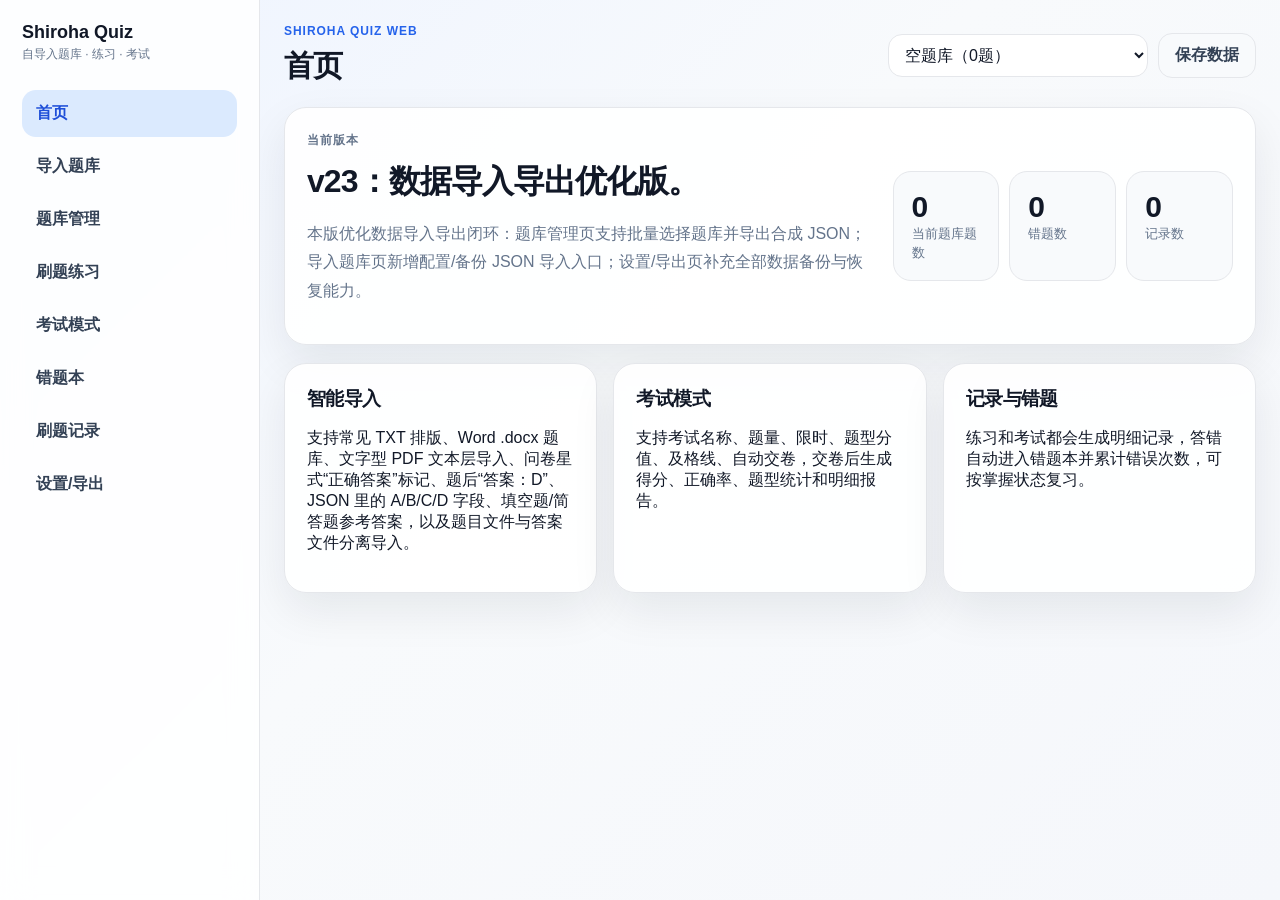
==== apps/android/app/src/main/assets/web/index.html @ 9d8f9c8d "feat: app功能同步" ====
<!DOCTYPE html>
<html lang="zh-CN">
<head>
  <meta charset="UTF-8" />
  <meta name="viewport" content="width=device-width, initial-scale=1.0" />
  <title>Shiroha Quiz - v23 数据导入导出优化版</title>
  <link rel="icon" type="image/png" href="./app-icon.png" />
  <link rel="apple-touch-icon" href="./app-icon.png" />
  <link rel="stylesheet" href="./styles.css" />
</head>
<body>
  <div class="app">
    <aside class="side">
      <div class="brand">
        <img src="./app-icon.png" alt="图标" onerror="this.style.display='none'" />
        <div><b>Shiroha Quiz</b><span>自导入题库 · 练习 · 考试</span></div>
      </div>
      <button class="nav active" data-view="dashboard">首页</button>
      <button class="nav" data-view="import">导入题库</button>
      <button class="nav" data-view="banks">题库管理</button>
      <button class="nav" data-view="practice">刷题练习</button>
      <button class="nav" data-view="exam">考试模式</button>
      <button class="nav" data-view="wrongbook">错题本</button>
      <button class="nav" data-view="records">刷题记录</button>
      <button class="nav" data-view="settings">设置/导出</button>
    </aside>

    <main class="main">
      <header class="topbar">
        <div>
          <p class="kicker">Shiroha Quiz Web</p>
          <h1 id="page-title">首页</h1>
        </div>
        <div class="top-actions">
          <select id="active-bank-select"></select>
          <button id="save-all-btn" class="ghost">保存数据</button>
        </div>
      </header>

      <section id="dashboard" class="view active">
        <div class="hero-card">
          <div>
            <p class="kicker">当前版本</p>
            <h2>v23：数据导入导出优化版。</h2>
            <p>本版优化数据导入导出闭环：题库管理页支持批量选择题库并导出合成 JSON；导入题库页新增配置/备份 JSON 导入入口；设置/导出页补充全部数据备份与恢复能力。</p>
          </div>
          <div class="hero-stats">
            <div><b id="stat-total">0</b><span>当前题库题数</span></div>
            <div><b id="stat-wrong">0</b><span>错题数</span></div>
            <div><b id="stat-records">0</b><span>记录数</span></div>
          </div>
        </div>
        <div class="grid3">
          <div class="card"><h3>智能导入</h3><p>支持常见 TXT 排版、Word .docx 题库、文字型 PDF 文本层导入、问卷星式“正确答案”标记、题后“答案：D”、JSON 里的 A/B/C/D 字段、填空题/简答题参考答案，以及题目文件与答案文件分离导入。</p></div>
          <div class="card"><h3>考试模式</h3><p>支持考试名称、题量、限时、题型分值、及格线、自动交卷，交卷后生成得分、正确率、题型统计和明细报告。</p></div>
          <div class="card"><h3>记录与错题</h3><p>练习和考试都会生成明细记录，答错自动进入错题本并累计错误次数，可按掌握状态复习。</p></div>
        </div>
      </section>

      <section id="import" class="view">
        <div class="card">
          <div class="section-head"><div><p class="kicker">Import</p><h2>单文件智能导入</h2></div><button id="load-sample-btn" class="ghost">填入示例</button></div>
          <div class="form-grid">
            <label>题库名称<input id="import-bank-name" placeholder="例如：安全培训题库" /></label>
            <label>识别模式<select id="import-mode"><option value="auto">自动识别</option><option value="wenjuanxing">问卷星/考试星</option><option value="normal">普通题库</option><option value="json">JSON</option></select></label>
            <label>解析策略<select id="import-strategy"><option value="auto" selected>自动推荐</option><option value="standard">标准逐行解析</option><option value="volume">分卷分区三层解析</option><option value="compact">紧凑格式解析</option></select></label>
            <label>上传文件<input id="import-file" type="file" accept=".txt,.json,.csv,.docx,.doc,.pdf" /></label>
          </div>
          <textarea id="import-text" placeholder="把题库文本粘贴到这里，或上传 Word .docx / 文字型 PDF 后自动提取文本。支持：A、选项(正确答案)、答案：D、答案：A/B/C、解析：……"></textarea>
          <div class="actions"><button id="parse-import-btn" class="primary">开始识别</button><button id="confirm-import-btn" class="primary" disabled>确认导入</button><button id="clear-import-btn" class="ghost">清空</button></div>
        </div>
        <div class="card">
          <div class="section-head"><div><p class="kicker">Dual File Import</p><h2>双文件导入：题目文件 + 答案文件</h2></div><button id="dual-load-sample-btn" class="ghost">填入双文件示例</button></div>
          <p class="muted">适用于“一个文件只写题目，另一个文件只写答案”的试卷/答案卷。题目文件支持 .docx / .txt / .json / 文字型 .pdf；答案文件支持 .docx / .txt / 文字型 .pdf。文字型 PDF 使用本地文本提取能力，不依赖 OCR。</p>
          <div class="form-grid">
            <label>题目文件<input id="dual-question-file" type="file" accept=".txt,.json,.csv,.docx,.doc,.pdf" /></label>
            <label>答案文件<input id="dual-answer-file" type="file" accept=".txt,.csv,.docx,.doc,.pdf" /></label>
            <label>答案对应方式<select id="dual-match-mode"><option value="auto" selected>自动推荐</option><option value="group">按题型分组 + 组内题号对应</option><option value="number">智能按题号对应</option><option value="number-strict">严格按全局题号对应</option><option value="order">按顺序对应</option></select></label>
          </div>
          <div class="split-grid">
            <label>题目文本<textarea id="dual-question-text" placeholder="上传题目文件后会自动填入，也可以直接粘贴题目。"></textarea></label>
            <label>答案文本<textarea id="dual-answer-text" placeholder="上传答案文件后会自动填入，也可以直接粘贴答案，例如：1. D&#10;2. ACD&#10;3. 对"></textarea></label>
          </div>
          <div class="actions"><button id="parse-dual-import-btn" class="primary">识别并合并双文件</button><button id="dual-confirm-import-btn" class="primary" disabled>确认导入</button><button id="clear-dual-import-btn" class="ghost">清空双文件内容</button></div>
        </div>

        <div class="card import-help">
          <h2>当前重点支持的题库写法</h2>
          <p>本版重点增强 Word/TXT/PDF/JSON 智能识别，暂不做 Excel。PDF 先支持文字型 PDF：能复制文字的 PDF 可直接提取文本；扫描版/图片版 PDF 暂不做 OCR。PDF 采用混合加载：优先使用 libs 里的本地 PDF.js，缺失时联网加载 CDN PDF.js，仍失败时使用轻量提取器兜底。可识别：题型标记、题号、A-D/A-G 选项、数字选项、无字母选项、答案写在选项后、答案单独一行、答案写在题号后、解析、判断题对错、多选题连续答案、同一行多个选项、填空题、简答题。</p>
          <div class="help-grid">
            <div><b>问卷星式</b><code>题干 [单选题] *
A、选项(正确答案)</code></div>
            <div><b>普通题库式</b><code>1. 题干
A. 选项
答案：D
解析：……</code></div>
            <div><b>无字母选项</b><code>题干（ ）
选项一
选项二(正确答案)</code></div>
            <div><b>判断题</b><code>题干
答案：正确 / 对 / √ / A</code></div>
            <div><b>答案在题号后</b><code>1. AD
题干
(a)选项 (b)选项</code></div>
            <div><b>数字选项</b><code>题干
o(2)正确选项
(3)干扰项</code></div>
            <div><b>填空题</b><code>题干 [填空题]
答案：安全第一 || 安全为先</code></div>
            <div><b>简答题</b><code>题干 [简答题]
参考要点：逐条写出……
练习时可自评正确/错误</code></div>
            <div><b>文字型 PDF</b><code>上传 .pdf
本地 PDF.js → CDN PDF.js → 轻量提取
再按现有题库规则识别</code></div>
          </div>
        </div>
        <div class="card">
          <div class="section-head"><div><h2>识别预览与手动修正</h2><p class="muted">识别后可点击“编辑”修改题型、题干、选项、答案、解析、分类和分值；也可以勾选多道误识别题目后批量删除。默认按“异常优先”显示；红色为错误，黄色为可确认的异常。</p></div><div class="row-actions"><label class="inline-filter">显示<select id="import-preview-filter"><option value="priority">异常优先</option><option value="problem">仅异常</option><option value="normal">仅正常</option><option value="all">全部</option></select></label><button id="batch-delete-import-btn" class="ghost danger" disabled>删除选中</button><button id="clear-import-selection-btn" class="ghost" disabled>清除选择</button><button id="revalidate-import-btn" class="ghost">重新校验</button></div></div>
          <div id="import-summary" class="notice">尚未识别。</div>
          <div id="import-report-panel" class="report-panel hidden"></div>
          <div class="table-wrap"><table id="import-preview"><thead><tr><th><input type="checkbox" id="import-select-all-visible" title="全选当前显示"></th><th>序号</th><th>题型</th><th>题干</th><th>选项</th><th>答案</th><th>状态</th><th>操作</th></tr></thead><tbody></tbody></table></div>
        </div>
      </section>

      <section id="banks" class="view">
        <div class="card">
          <div class="section-head"><div><p class="kicker">Banks</p><h2>题库管理</h2></div><button id="dedupe-btn" class="ghost">当前题库去重</button></div>
          <div class="form-grid">
            <label>当前题库名称<input id="bank-rename-input" placeholder="输入新名称后点击重命名" /></label>
            <label>合并来源题库<select id="merge-bank-select"></select></label>
            <label>管理操作<select id="bank-sort-mode"><option value="created">按创建时间</option><option value="name">按名称</option><option value="count">按题量</option></select></label>
          </div>
          <div class="actions">
            <button id="rename-bank-btn" class="primary">重命名当前题库</button>
            <button id="duplicate-bank-btn" class="ghost">复制当前题库</button>
            <button id="new-empty-bank-btn" class="ghost">新建空题库</button>
            <button id="merge-bank-btn" class="ghost">把来源题库合并到当前题库</button>
          </div>
          <div id="bank-list" class="bank-list"></div>
        </div>
        <div class="card">
          <h2>当前题库预览</h2>
          <div class="table-wrap"><table id="bank-preview"><thead><tr><th>#</th><th>题型</th><th>题干</th><th>答案</th><th>分类</th><th>分值</th></tr></thead><tbody></tbody></table></div>
        </div>
      </section>

      <section id="practice" class="view">
        <div class="card">
          <div class="section-head"><div><p class="kicker">Practice</p><h2>刷题练习</h2></div><div class="pill" id="practice-progress">0 / 0</div></div>
          <div class="form-grid">
            <label>题型<select id="practice-type"><option value="all">全部</option><option value="single">单选</option><option value="multiple">多选</option><option value="multi">多选兼容</option><option value="judge">判断</option><option value="blank">填空</option><option value="short">简答</option></select></label>
            <label>来源<select id="practice-source"><option value="all">全部题目</option><option value="wrong">仅错题本</option></select></label>
            <label>顺序<select id="practice-order"><option value="sequence">顺序</option><option value="random">随机</option></select></label>
            <label>题量<select id="practice-limit"><option value="20">20题</option><option value="50">50题</option><option value="100">100题</option><option value="half">题库一半</option><option value="all">全部题库</option></select></label>
          </div>
          <div class="actions"><button id="start-practice-btn" class="primary">开始练习</button><button id="reset-practice-btn" class="ghost">重置</button></div><p class="muted">点击开始后会进入沉浸练习页面，隐藏上方和侧边导航干扰；练习结束或退出后返回设置页。</p>
        </div>
        <div class="card quiz-card" id="practice-card">
          <div class="empty">选择条件后点击“开始练习”。</div>
        </div>
      </section>

      <section id="exam" class="view">
        <div class="card" id="exam-setup">
          <div class="section-head"><div><p class="kicker">Exam</p><h2>考试模式</h2></div><div class="pill" id="exam-timer">未开始</div></div>
          <div class="form-grid">
            <label>考试名称<input id="exam-name" value="模拟考试" /></label>
            <label>题量<input id="exam-count" type="number" value="50" min="1" /></label>
            <label>限时/分钟<input id="exam-minutes" type="number" value="60" min="0" /></label>
            <label>及格线<input id="exam-pass-score" type="number" value="60" min="0" step="0.5" /></label>
            <label>单选分值<input id="score-single" type="number" value="1" min="0" step="0.5" /></label>
            <label>多选分值<input id="score-multiple" type="number" value="2" min="0" step="0.5" /></label>
            <label>判断分值<input id="score-judge" type="number" value="1" min="0" step="0.5" /></label>
            <label>填空分值<input id="score-blank" type="number" value="1" min="0" step="0.5" /></label>
            <label>简答分值<input id="score-short" type="number" value="5" min="0" step="0.5" /></label>
            <label>题型范围<select id="exam-type"><option value="all">全部题型</option><option value="single">只考单选</option><option value="multiple">只考多选</option><option value="judge">只考判断</option><option value="blank">只考填空</option><option value="short">只考简答</option></select></label>
            <label>抽题方式<select id="exam-order"><option value="random">随机抽题</option><option value="sequence">顺序抽题</option></select></label>
          </div>
          <div class="actions"><button id="start-exam-btn" class="primary">开始考试</button><button id="submit-exam-btn" class="danger" disabled>交卷评分</button></div>
        </div>
        <div class="card quiz-card" id="exam-card"><div class="empty">考试开始后会在这里显示整套试卷。</div></div>
      </section>

      <section id="wrongbook" class="view"><div class="card"><div class="section-head"><div><p class="kicker">Wrongbook</p><h2>错题本</h2></div><button id="clear-wrong-btn" class="danger">清空错题</button></div><div class="form-grid"><label>掌握状态筛选<select id="wrong-status-filter"><option value="active">未掌握/复习中</option><option value="all">全部错题记录</option><option value="未掌握">未掌握</option><option value="复习中">复习中</option><option value="已掌握">已掌握</option></select></label><label>排序<select id="wrong-sort-mode"><option value="lastWrong">最近答错优先</option><option value="wrongCount">错误次数最多</option><option value="status">按掌握状态</option></select></label><label>快捷操作<button id="practice-wrong-btn" class="primary" type="button">重练未掌握错题</button></label></div><div id="wrongbook-list" class="list"></div></div></section>
      <section id="records" class="view"><div class="card"><div class="section-head"><div><p class="kicker">Records</p><h2>刷题记录</h2></div><div class="actions"><button id="export-records-btn" class="ghost">导出记录</button><button id="clear-records-btn" class="danger">清空记录</button></div></div><div class="form-grid"><label>记录类型<select id="record-mode-filter"><option value="all">全部</option><option value="练习">练习</option><option value="考试">考试</option></select></label><label>显示范围<select id="record-limit"><option value="30">最近30条</option><option value="100">最近100条</option><option value="all">全部</option></select></label><label>统计<button id="record-refresh-btn" class="ghost" type="button">刷新记录</button></label></div><div id="records-list" class="list"></div></div></section>
      <section id="settings" class="view"><div class="card"><h2>设置与导出</h2><p>数据保存在浏览器 localStorage 中。更换浏览器或清理缓存会丢失数据，请定期导出。</p><div class="actions"><button id="export-json-btn" class="primary">导出当前题库 JSON</button><button id="export-all-btn" class="ghost">导出全部数据 JSON</button><button id="reset-data-btn" class="danger">清除全部本地数据</button></div><textarea id="export-output" readonly placeholder="导出内容会显示在这里，也会自动下载文件。"></textarea></div></section>
    </main>
  </div>

  <div id="edit-modal" class="modal hidden" aria-hidden="true">
    <div class="modal-panel">
      <div class="section-head">
        <div><p class="kicker">Edit Question</p><h2>修正题目</h2></div>
        <button id="edit-close-btn" class="ghost">关闭</button>
      </div>
      <input id="edit-index" type="hidden" />
      <div class="form-grid">
        <label>题型<select id="edit-type"><option value="single">单选题</option><option value="multiple">多选题</option><option value="judge">判断题</option><option value="blank">填空题</option><option value="short">简答题</option></select></label>
        <label>答案<input id="edit-answer" placeholder="选择题填 D 或 ACD；判断题可填 A/B/正确/错误；填空/简答可填参考答案，多个等价答案用 || 分隔" /></label>
        <label>分类<input id="edit-category" placeholder="例如：基础知识 / 安全规范" /></label>
        <label>分值<input id="edit-score" type="number" min="0" step="0.5" placeholder="可空，考试时按题型默认分值" /></label>
      </div>
      <label>题干<textarea id="edit-question" class="small-area" placeholder="题干"></textarea></label>
      <label>选项<textarea id="edit-options" class="small-area" placeholder="每行一个选项，例如：&#10;A. 选项一&#10;B. 选项二"></textarea></label>
      <label>解析<textarea id="edit-analysis" class="small-area" placeholder="解析，可空"></textarea></label>
      <div id="edit-status" class="notice">等待保存。</div>
      <div class="actions"><button id="edit-save-btn" class="primary">保存修改</button><button id="edit-delete-btn" class="danger">删除本题</button></div>
    </div>
  </div>
  <div id="app-toast" class="app-toast" aria-live="polite"></div>
  <script src="./question-bank.js"></script>
  <script src="./app.js"></script>

</body>
</html>
---- apps/android/app/src/main/assets/web/styles.css ----
:root{--bg:#f5f7fb;--card:#fff;--ink:#111827;--muted:#64748b;--line:#e5e7eb;--blue:#2563eb;--blue2:#dbeafe;--green:#16a34a;--green2:#dcfce7;--red:#dc2626;--red2:#fee2e2;--amber:#d97706;--shadow:0 18px 45px rgba(15,23,42,.08);--r:22px}*{box-sizing:border-box}body{margin:0;background:linear-gradient(135deg,#eef4ff,#f8fafc 45%,#f5f7fb);font-family:-apple-system,BlinkMacSystemFont,"Segoe UI","Microsoft YaHei",sans-serif;color:var(--ink)}button,input,select,textarea{font:inherit}.app{display:grid;grid-template-columns:260px 1fr;min-height:100vh}.side{position:sticky;top:0;height:100vh;padding:22px;background:rgba(255,255,255,.86);border-right:1px solid var(--line);backdrop-filter:blur(14px)}.brand{display:flex;gap:12px;align-items:center;margin-bottom:24px}.brand img{width:46px;height:46px;border-radius:14px}.brand b{display:block;font-size:18px}.brand span{display:block;color:var(--muted);font-size:12px;margin-top:3px}.nav{width:100%;border:0;background:transparent;text-align:left;padding:13px 14px;border-radius:14px;margin:3px 0;color:#334155;cursor:pointer}.nav:hover,.nav.active{background:var(--blue2);color:#1d4ed8;font-weight:800}.main{padding:24px;min-width:0}.topbar{display:flex;align-items:center;justify-content:space-between;gap:16px;margin-bottom:20px}.kicker{margin:0 0 8px;color:var(--blue);font-weight:900;text-transform:uppercase;letter-spacing:.08em;font-size:12px}h1,h2,h3{margin:0;letter-spacing:-.03em}h1{font-size:30px}.top-actions{display:flex;gap:10px;align-items:center}.top-actions select{min-width:260px}.view{display:none}.view.active{display:block}.card,.hero-card{background:rgba(255,255,255,.94);border:1px solid var(--line);border-radius:var(--r);box-shadow:var(--shadow);padding:22px;margin-bottom:18px}.hero-card{display:grid;grid-template-columns:1.5fr .9fr;gap:18px;align-items:center}.hero-card h2{font-size:32px;margin-bottom:12px}.hero-card p{color:var(--muted);line-height:1.8}.hero-stats{display:grid;grid-template-columns:repeat(3,1fr);gap:10px}.hero-stats div,.metric{background:#f8fafc;border:1px solid var(--line);border-radius:18px;padding:18px}.hero-stats b{display:block;font-size:30px}.hero-stats span,.metric span{color:var(--muted);font-size:13px}.grid3{display:grid;grid-template-columns:repeat(3,1fr);gap:16px}.section-head{display:flex;align-items:center;justify-content:space-between;gap:14px;margin-bottom:18px}.form-grid{display:grid;grid-template-columns:repeat(3,minmax(0,1fr));gap:14px;margin-bottom:16px}label{display:grid;gap:7px;font-weight:800;color:#334155}input,select,textarea{border:1px solid var(--line);border-radius:14px;background:#fff;padding:11px 12px;color:var(--ink)}textarea{width:100%;min-height:220px;resize:vertical;line-height:1.6;font-family:"Consolas","Microsoft YaHei",monospace}.actions{display:flex;gap:10px;flex-wrap:wrap;margin-top:14px}button{border:0;border-radius:14px;padding:11px 16px;cursor:pointer;font-weight:900}.primary{background:var(--blue);color:white}.ghost{background:#f8fafc;border:1px solid var(--line);color:#334155}.danger{background:var(--red);color:white}.ghost.danger{color:var(--red);background:#fff;border-color:#fecaca}button:disabled{opacity:.45;cursor:not-allowed}.notice{background:#f8fafc;border:1px solid var(--line);border-radius:14px;padding:13px;margin-bottom:12px;color:var(--muted)}.notice.ok{background:var(--green2);border-color:#86efac;color:#166534}.notice.warn{background:#fffbeb;border-color:#fde68a;color:#92400e}.table-wrap{overflow:auto;border:1px solid var(--line);border-radius:16px}table{width:100%;border-collapse:collapse;background:#fff}th,td{border-bottom:1px solid var(--line);padding:11px;text-align:left;vertical-align:top}th{background:#f8fafc;color:#475569;font-size:13px;white-space:nowrap}td{font-size:14px}.bank-list,.list{display:grid;gap:10px}.bank-item,.record-item,.wrong-item{border:1px solid var(--line);border-radius:16px;background:#fff;padding:14px}.bank-item{display:flex;justify-content:space-between;gap:12px;align-items:center}.muted,.empty{color:var(--muted)}.pill{display:inline-flex;align-items:center;border:1px solid var(--line);background:#f8fafc;border-radius:999px;padding:8px 12px;color:#475569;font-weight:900}.quiz-card .question-title{font-size:20px;line-height:1.55;margin:8px 0 16px}.qmeta{display:flex;gap:8px;flex-wrap:wrap;margin-bottom:8px}.option{display:flex;gap:10px;align-items:flex-start;width:100%;padding:15px;border:2px solid var(--line);border-radius:16px;background:#fff;margin:10px 0;cursor:pointer;transition:.16s}.option input{margin-top:3px}.option.selected{background:var(--blue2);border-color:var(--blue);box-shadow:0 8px 22px rgba(37,99,235,.14)}.option.correct{background:var(--green2);border-color:var(--green)}.option.wrong{background:var(--red2);border-color:var(--red)}.option-key{font-weight:900;min-width:26px}.feedback{border-radius:16px;padding:14px;margin-top:14px;font-weight:800}.feedback.ok{background:var(--green2);color:#166534;border:1px solid #86efac}.feedback.bad{background:var(--red2);color:#991b1b;border:1px solid #fecaca}.feedback.warn{background:#fffbeb;color:#92400e;border:1px solid #fde68a}.exam-q{border:1px solid var(--line);border-radius:18px;padding:16px;margin:14px 0;background:#fff}.exam-q h3{font-size:17px;line-height:1.5}.score-card{display:grid;grid-template-columns:repeat(4,1fr);gap:12px;margin-bottom:16px}.score-card .metric b{display:block;font-size:26px;margin-top:6px}@media(max-width:900px){.app{grid-template-columns:1fr}.side{position:relative;height:auto}.main{padding:16px}.topbar,.hero-card,.section-head{display:block}.top-actions{margin-top:14px}.grid3,.form-grid,.hero-stats,.score-card{grid-template-columns:1fr}.top-actions select{min-width:0;width:100%}.top-actions{display:grid}.nav{display:inline-flex;width:auto}.side{white-space:nowrap;overflow:auto}.brand{position:sticky;left:0;background:white}.card,.hero-card{padding:16px}}
.import-help code{display:block;margin-top:8px;padding:10px;border-radius:12px;background:#f6f8fb;color:#25324b;white-space:pre-wrap;font-family:ui-monospace,SFMono-Regular,Menlo,Consolas,monospace;font-size:12px;line-height:1.45}
.help-grid{display:grid;grid-template-columns:repeat(2,minmax(0,1fr));gap:12px;margin-top:12px}
.help-grid>div{border:1px solid #e6ebf2;border-radius:16px;padding:12px;background:#fff}
@media(max-width:800px){.help-grid{grid-template-columns:1fr}}
.split-grid{display:grid;grid-template-columns:1fr 1fr;gap:14px;margin-top:12px}.split-grid textarea{min-height:180px}.small-area{min-height:95px}.status-ok{color:#166534;font-weight:900}.status-warn{color:#92400e;font-weight:900}.status-error{color:#991b1b;font-weight:900}.row-actions{display:flex;gap:8px;flex-wrap:wrap}.mini-btn{padding:7px 10px;border-radius:10px;font-size:12px}.modal{position:fixed;inset:0;background:rgba(15,23,42,.45);z-index:1000;display:flex;align-items:center;justify-content:center;padding:18px}.modal.hidden{display:none}.modal-panel{width:min(920px,96vw);max-height:92vh;overflow:auto;background:#fff;border-radius:24px;box-shadow:0 28px 80px rgba(15,23,42,.28);padding:22px;border:1px solid var(--line)}#edit-status{margin-top:10px}.source-badge{display:inline-flex;border-radius:999px;padding:4px 8px;background:#eef2ff;color:#3730a3;font-size:12px;font-weight:900;margin-left:6px}@media(max-width:900px){.split-grid{grid-template-columns:1fr}.modal{align-items:flex-start}.modal-panel{max-height:96vh}}
.active-bank{border-color:#93c5fd;background:#eff6ff}.bank-item .row-actions{justify-content:flex-end}details{margin-top:10px}summary{cursor:pointer;font-weight:900;color:#1d4ed8}.wrong-item .section-head{margin-bottom:0}.record-item details .table-wrap{margin-top:10px}.exam-q .option input:checked+span{font-weight:900}@media(max-width:900px){.bank-item{display:block}.bank-item .row-actions{margin-top:10px;justify-content:flex-start}}

.answer-input-wrap{margin:12px 0}.text-answer{width:100%;border:2px solid var(--line);border-radius:16px;padding:14px;background:#fff;line-height:1.6}.text-answer:focus{outline:none;border-color:var(--blue);box-shadow:0 0 0 4px rgba(37,99,235,.12)}input.text-answer{min-height:52px}textarea.text-answer{min-height:140px;font-family:inherit}.feedback .actions{margin-top:10px}

/* v9: 导入提示窗口 */
.app-toast{position:fixed;right:18px;top:18px;z-index:9999;display:flex;flex-direction:column;gap:10px;max-width:min(420px,calc(100vw - 36px));pointer-events:none}
.toast-item{pointer-events:auto;display:flex;align-items:flex-start;justify-content:space-between;gap:12px;padding:14px 14px;border-radius:16px;background:#fff;border:1px solid #d8e2f2;box-shadow:0 14px 38px rgba(15,23,42,.18);animation:toastIn .18s ease-out;color:#172033}
.toast-item b{display:block;margin-bottom:4px;font-size:15px}.toast-item p{margin:0;line-height:1.5;color:#34445d;font-size:13px}.toast-item button{border:0;background:transparent;font-size:20px;line-height:1;cursor:pointer;color:#64748b;padding:0 2px}.toast-item.ok{border-left:6px solid #16a34a}.toast-item.warn{border-left:6px solid #f59e0b}.toast-item.danger{border-left:6px solid #dc2626}.toast-item.hide{opacity:0;transform:translateY(-6px);transition:all .25s ease}
@keyframes toastIn{from{opacity:0;transform:translateY(-8px)}to{opacity:1;transform:translateY(0)}}

/* v9: 沉浸式刷题页面 */
body.practice-focus .side,body.practice-focus .topbar{display:none!important}
body.practice-focus .app{display:block;min-height:100vh;background:#f7f9fd}
body.practice-focus .main{padding:0;max-width:none;width:100%}
body.practice-focus .view{display:none!important}
body.practice-focus #practice.view{display:block!important;min-height:100vh;padding:18px;background:linear-gradient(180deg,#f8fbff,#eef4ff)}
body.practice-focus #practice>.card:first-child{display:none!important}
body.practice-focus #practice-card{max-width:920px;margin:0 auto;min-height:calc(100vh - 36px);box-shadow:0 18px 50px rgba(15,23,42,.12);border-radius:24px;padding:28px}
.practice-focus-head{display:flex;align-items:center;justify-content:space-between;gap:12px;padding-bottom:16px;margin-bottom:18px;border-bottom:1px solid #e5edf8;color:#0f172a}.practice-focus-head span{font-weight:700;color:#2563eb}.mini-btn{padding:6px 10px!important;font-size:12px!important;border-radius:10px!important}
@media(max-width:720px){.app-toast{left:12px;right:12px;top:12px;max-width:none}body.practice-focus #practice.view{padding:8px}body.practice-focus #practice-card{min-height:calc(100vh - 16px);border-radius:18px;padding:18px}.practice-focus-head{position:sticky;top:0;background:#fff;z-index:3}}
.seq-cell{min-width:72px;white-space:nowrap;}
.seq-cell b{display:block;font-size:14px;color:#111827;}
.seq-cell small{display:block;margin-top:3px;font-size:11px;color:#64748b;line-height:1.2;}

/* v13: import preview issue-first controls */
.inline-filter{display:flex;align-items:center;gap:8px;font-size:14px;color:#64748b;font-weight:700}
.inline-filter select{min-width:110px;padding:8px 10px;border:1px solid #e5e7eb;border-radius:12px;background:#fff;font-weight:700;color:#0f172a}
.issue-row{background:#fffaf0}.error-row{background:#fff1f2}
.import-report{margin-bottom:8px;padding:8px 10px;border-radius:12px;background:rgba(37,99,235,.08);color:#1e3a8a;line-height:1.6}
#import-summary b{color:#0f172a}

.select-cell{width:42px;text-align:center}
.select-cell input,#import-select-all-visible{width:18px;height:18px;accent-color:#2563eb;cursor:pointer}
#import-preview th:first-child,#import-preview td:first-child{text-align:center}
button:disabled{opacity:.45;cursor:not-allowed}

/* v20 import report */
.report-panel{margin:12px 0 16px;padding:14px;border:1px solid var(--border,#e5e7eb);border-radius:14px;background:rgba(15,23,42,.03)}
.report-panel.hidden{display:none}
.report-grid{display:grid;grid-template-columns:repeat(4,minmax(0,1fr));gap:10px}
.report-grid>div{border:1px solid var(--border,#e5e7eb);border-radius:12px;padding:12px;background:#fff;min-height:78px}
.report-grid span{display:block;font-size:12px;color:#64748b;margin-bottom:4px}
.report-grid b{display:block;font-size:20px;line-height:1.25;color:#0f172a}
.report-grid small{display:block;margin-top:4px;color:#64748b;line-height:1.35}
.report-grid .ok{border-color:#86efac;background:#f0fdf4}
.report-grid .warn{border-color:#fcd34d;background:#fffbeb}
.report-detail{margin-top:10px;color:#334155;font-size:13px;line-height:1.6}
.candidate-details{margin-top:10px}
.candidate-details summary{cursor:pointer;color:#2563eb;font-weight:600}
.candidate-details table{width:100%;margin-top:8px;border-collapse:collapse;font-size:13px;background:#fff;border-radius:10px;overflow:hidden}
.candidate-details th,.candidate-details td{border:1px solid #e5e7eb;padding:8px;text-align:left}
@media(max-width:900px){.report-grid{grid-template-columns:repeat(2,minmax(0,1fr))}}
@media(max-width:560px){.report-grid{grid-template-columns:1fr}}

/* Android Web shell mobile polish */
@media(max-width:720px){
  :root{--r:18px}
  body{background:linear-gradient(180deg,#eef4ff 0%,#f8fafc 42%,#f4f7fb 100%)}
  .app{display:block;min-height:100vh}
  .side{
    position:fixed;left:0;right:0;bottom:0;top:auto;z-index:30;height:auto;
    padding:10px 10px calc(10px + env(safe-area-inset-bottom));
    border-right:0;border-top:1px solid var(--line);
    background:rgba(255,255,255,.94);backdrop-filter:blur(18px);
    display:flex;gap:8px;overflow-x:auto;overflow-y:hidden;white-space:nowrap;scrollbar-width:none
  }
  .side::-webkit-scrollbar{display:none}
  .brand{display:none}
  .nav{
    margin:0;padding:12px 12px;min-height:50px;min-width:86px;border-radius:14px;
    font-size:12px;line-height:1.2;display:flex;align-items:center;justify-content:center;flex:0 0 auto;text-align:center
  }
  .main{padding:12px 12px calc(92px + env(safe-area-inset-bottom))}
  .topbar{
    display:grid;gap:8px;margin-bottom:12px;position:sticky;top:0;z-index:12;
    padding:12px;border:1px solid rgba(229,231,235,.9);border-radius:18px;
    background:rgba(255,255,255,.92);backdrop-filter:blur(14px)
  }
  h1{font-size:24px;line-height:1.15}h2{font-size:22px;line-height:1.25}h3{font-size:17px;line-height:1.35}
  .hero-card{display:grid;grid-template-columns:1fr;gap:14px;padding:18px}
  .hero-card h2{font-size:24px;line-height:1.2}.hero-card p{font-size:14px;line-height:1.7}
  #dashboard .hero-card .kicker{font-size:11px}
  #dashboard .hero-stats{gap:10px}
  #dashboard .hero-stats div{padding:14px}
  .grid3,.form-grid,.split-grid,.hero-stats,.score-card,.help-grid{grid-template-columns:1fr}
  .top-actions,.actions,.row-actions{display:grid;grid-template-columns:1fr;gap:10px}
  .top-actions select,.top-actions button,.actions button,.row-actions button,.form-grid label,input,select,textarea{width:100%}
  .card,.hero-card{padding:16px;border-radius:18px}
  #import .card,#dashboard .card{background:rgba(255,255,255,.96);box-shadow:0 14px 36px rgba(15,23,42,.08)}
  #import .section-head h2,#dashboard .section-head h2{font-size:20px}
  #import .muted,#dashboard .muted{font-size:13px;line-height:1.65}
  textarea{min-height:160px}
  .split-grid textarea{min-height:140px}
  .small-area{min-height:92px}
  .section-head{display:grid;gap:10px;align-items:start}
  .inline-filter{display:grid;gap:6px}
  .pill{justify-content:center}
  .table-wrap{border-radius:14px;overflow:auto;-webkit-overflow-scrolling:touch}
  table{min-width:720px}
  th,td{padding:10px 9px;font-size:13px}
  .bank-item,.record-item,.wrong-item,.exam-q{padding:12px;border-radius:14px}
  .quiz-card .question-title{font-size:18px;line-height:1.6}
  .option{padding:14px 12px;border-radius:14px;margin:8px 0;gap:10px}
  .option-key{min-width:22px}
  .modal{padding:0;align-items:stretch;justify-content:stretch;background:rgba(15,23,42,.52)}
  .modal-panel{width:100vw;max-width:none;max-height:100vh;min-height:100vh;border-radius:0;padding:16px 14px calc(24px + env(safe-area-inset-bottom));box-shadow:none}
  .app-toast{left:12px;right:12px;top:12px;max-width:none}
  #import .actions .primary,#import .actions .ghost,#dashboard .actions .primary,#dashboard .actions .ghost{min-height:48px}
  #dashboard .grid3 .card,#import .import-help .help-grid>div{border-radius:16px}
  #settings textarea#export-output,#settings textarea#backup-json-preview-v23{min-height:160px}
  body.practice-focus #practice.view{padding:8px}
  body.practice-focus #practice-card{min-height:calc(100vh - 16px);border-radius:18px;padding:16px}
  .practice-focus-head{position:sticky;top:0;z-index:3;background:rgba(255,255,255,.95);backdrop-filter:blur(12px);margin:-16px -16px 16px;padding:14px 16px}
}
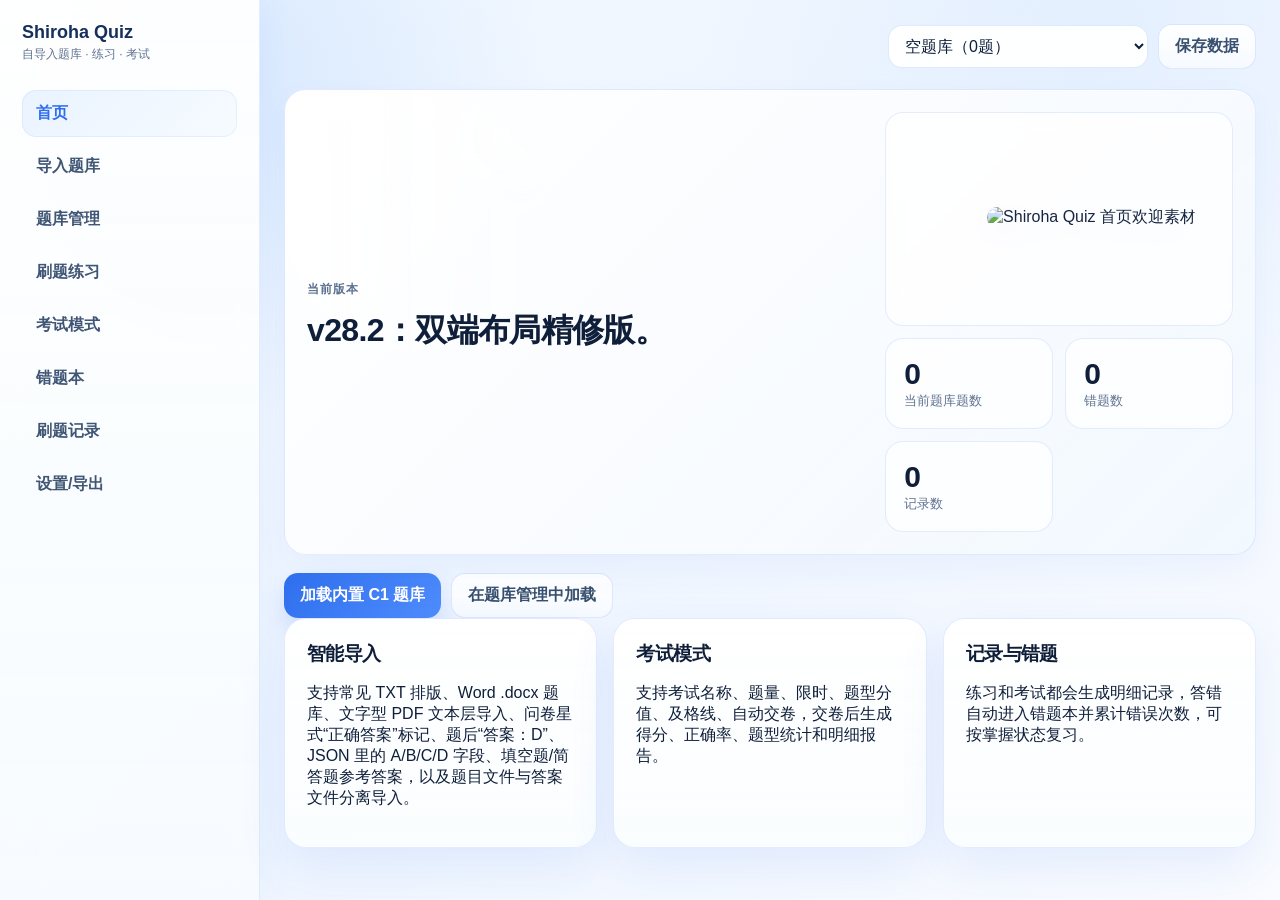
==== commit 364fa2bf: "chore: 版本号拆至各自 flavor + Web 版独立桌面图标 + UI 同步" ====
--- a/apps/android/app/src/main/assets/web/index.html
+++ b/apps/android/app/src/main/assets/web/index.html
@@ -3,12 +3,22 @@
 <head>
   <meta charset="UTF-8" />
   <meta name="viewport" content="width=device-width, initial-scale=1.0" />
-  <title>Shiroha Quiz - v23 数据导入导出优化版</title>
+  <title>Shiroha Quiz - v28.2 双端布局精修版</title>
   <link rel="icon" type="image/png" href="./app-icon.png" />
   <link rel="apple-touch-icon" href="./app-icon.png" />
   <link rel="stylesheet" href="./styles.css" />
+  <link rel="preload" as="image" href="./media/home_welcome_avatar.webp" />
+  <link rel="preload" as="image" href="./media/import_question_bank_folder.webp" />
+  <link rel="preload" as="image" href="./media/app_header_walk_strip.webp" />
 </head>
 <body>
+  <div class="app-splash" aria-hidden="true">
+    <div class="app-splash-card">
+      <div class="app-splash-title">Shiroha Quiz</div>
+      <div class="app-splash-subtitle">轻量刷题 · 题库导入 · 错题复习</div>
+      <div class="app-splash-dots"><span></span><span></span><span></span></div>
+    </div>
+  </div>
   <div class="app">
     <aside class="side">
       <div class="brand">
@@ -27,10 +37,11 @@
 
     <main class="main">
       <header class="topbar">
-        <div>
-          <p class="kicker">Shiroha Quiz Web</p>
+        <div class="topbar-title-group">
+          <p class="kicker">Shiroha Quiz</p>
           <h1 id="page-title">首页</h1>
         </div>
+        <img class="app-mobile-top-art" src="./media/app_header_walk_strip.webp" alt="" aria-hidden="true" />
         <div class="top-actions">
           <select id="active-bank-select"></select>
           <button id="save-all-btn" class="ghost">保存数据</button>
@@ -41,15 +52,19 @@
         <div class="hero-card">
           <div>
             <p class="kicker">当前版本</p>
-            <h2>v23：数据导入导出优化版。</h2>
-            <p>本版优化数据导入导出闭环：题库管理页支持批量选择题库并导出合成 JSON；导入题库页新增配置/备份 JSON 导入入口；设置/导出页补充全部数据备份与恢复能力。</p>
-          </div>
-          <div class="hero-stats">
+            <h2>v28.2：双端布局精修版。</h2>
+            <p>移动端界面已优化，适合日常刷题、导入题库和错题复习。</p>
+          </div>
+          <div class="hero-stats hero-stats-app">
+            <div class="hero-visual-card">
+              <img class="hero-mascot hero-mascot-main" src="./media/home_welcome_avatar.webp" alt="Shiroha Quiz 首页欢迎素材" />
+            </div>
             <div><b id="stat-total">0</b><span>当前题库题数</span></div>
             <div><b id="stat-wrong">0</b><span>错题数</span></div>
             <div><b id="stat-records">0</b><span>记录数</span></div>
           </div>
         </div>
+        <div class="actions dashboard-quick-actions"><button id="load-built-in-bank-btn" class="primary" type="button">加载内置 C1 题库</button><button id="load-built-in-bank-btn-banks" class="ghost" type="button">在题库管理中加载</button></div>
         <div class="grid3">
           <div class="card"><h3>智能导入</h3><p>支持常见 TXT 排版、Word .docx 题库、文字型 PDF 文本层导入、问卷星式“正确答案”标记、题后“答案：D”、JSON 里的 A/B/C/D 字段、填空题/简答题参考答案，以及题目文件与答案文件分离导入。</p></div>
           <div class="card"><h3>考试模式</h3><p>支持考试名称、题量、限时、题型分值、及格线、自动交卷，交卷后生成得分、正确率、题型统计和明细报告。</p></div>
@@ -60,6 +75,20 @@
       <section id="import" class="view">
         <div class="card">
           <div class="section-head"><div><p class="kicker">Import</p><h2>单文件智能导入</h2></div><button id="load-sample-btn" class="ghost">填入示例</button></div>
+          <div class="import-stage-panel">
+            <div class="import-stage-copy">
+              <b>导入、核对、开始练习</b>
+              <p>上传题库后先核对结果，再创建题库。</p>
+              <div class="import-stage-tags">
+                <span class="stage-tag active">1 导入文件</span>
+                <span class="stage-tag">2 核对结果</span>
+                <span class="stage-tag">3 创建题库</span>
+              </div>
+            </div>
+            <div class="import-stage-art">
+              <img class="import-art-main" src="./media/import_question_bank_folder.webp" alt="导入题库提示" />
+            </div>
+          </div>
           <div class="form-grid">
             <label>题库名称<input id="import-bank-name" placeholder="例如：安全培训题库" /></label>
             <label>识别模式<select id="import-mode"><option value="auto">自动识别</option><option value="wenjuanxing">问卷星/考试星</option><option value="normal">普通题库</option><option value="json">JSON</option></select></label>
@@ -71,61 +100,58 @@
         </div>
         <div class="card">
           <div class="section-head"><div><p class="kicker">Dual File Import</p><h2>双文件导入：题目文件 + 答案文件</h2></div><button id="dual-load-sample-btn" class="ghost">填入双文件示例</button></div>
-          <p class="muted">适用于“一个文件只写题目，另一个文件只写答案”的试卷/答案卷。题目文件支持 .docx / .txt / .json / 文字型 .pdf；答案文件支持 .docx / .txt / 文字型 .pdf。文字型 PDF 使用本地文本提取能力，不依赖 OCR。</p>
+          <p class="muted">分别上传题目文件和答案文件，系统会自动匹配并生成预览。</p>
           <div class="form-grid">
             <label>题目文件<input id="dual-question-file" type="file" accept=".txt,.json,.csv,.docx,.doc,.pdf" /></label>
             <label>答案文件<input id="dual-answer-file" type="file" accept=".txt,.csv,.docx,.doc,.pdf" /></label>
-            <label>答案对应方式<select id="dual-match-mode"><option value="auto" selected>自动推荐</option><option value="group">按题型分组 + 组内题号对应</option><option value="number">智能按题号对应</option><option value="number-strict">严格按全局题号对应</option><option value="order">按顺序对应</option></select></label>
+            <label>匹配方式<select id="dual-match-mode"><option value="auto" selected>自动匹配</option><option value="group">题型分组 + 顺序匹配</option><option value="number">按题号匹配</option><option value="number-strict">严格题号匹配</option><option value="order">按顺序匹配</option></select></label>
           </div>
           <div class="split-grid">
-            <label>题目文本<textarea id="dual-question-text" placeholder="上传题目文件后会自动填入，也可以直接粘贴题目。"></textarea></label>
-            <label>答案文本<textarea id="dual-answer-text" placeholder="上传答案文件后会自动填入，也可以直接粘贴答案，例如：1. D&#10;2. ACD&#10;3. 对"></textarea></label>
-          </div>
-          <div class="actions"><button id="parse-dual-import-btn" class="primary">识别并合并双文件</button><button id="dual-confirm-import-btn" class="primary" disabled>确认导入</button><button id="clear-dual-import-btn" class="ghost">清空双文件内容</button></div>
-        </div>
-
-        <div class="card import-help">
-          <h2>当前重点支持的题库写法</h2>
-          <p>本版重点增强 Word/TXT/PDF/JSON 智能识别，暂不做 Excel。PDF 先支持文字型 PDF：能复制文字的 PDF 可直接提取文本；扫描版/图片版 PDF 暂不做 OCR。PDF 采用混合加载：优先使用 libs 里的本地 PDF.js，缺失时联网加载 CDN PDF.js，仍失败时使用轻量提取器兜底。可识别：题型标记、题号、A-D/A-G 选项、数字选项、无字母选项、答案写在选项后、答案单独一行、答案写在题号后、解析、判断题对错、多选题连续答案、同一行多个选项、填空题、简答题。</p>
+            <label>题目文本<textarea id="dual-question-text" placeholder="也可以直接粘贴题目文件内容。"></textarea></label>
+            <label>答案文本<textarea id="dual-answer-text" placeholder="也可以直接粘贴答案文件内容，例如：&#10;1. D&#10;2. ACD&#10;3. 正确"></textarea></label>
+          </div>
+          <div class="actions"><button id="parse-dual-import-btn" class="primary">开始合并识别</button><button id="dual-confirm-import-btn" class="primary" disabled>确认导入</button><button id="clear-dual-import-btn" class="ghost">清空双文件</button></div>
+        </div>
+
+        <details class="card import-help import-help-details"><summary>查看导入格式说明</summary>
+          <h2>支持的题库格式</h2>
+          <p>支持 Word / TXT / PDF / JSON 等常见题库来源。普通文本题库会进入识别流程；从 Shiroha Quiz 导出的备份 JSON、批量题库 JSON 或配置文件，请到“设置/导出”页使用“导入配置 / 备份 JSON”，不要当作普通题库文本解析。</p>
           <div class="help-grid">
-            <div><b>问卷星式</b><code>题干 [单选题] *
-A、选项(正确答案)</code></div>
-            <div><b>普通题库式</b><code>1. 题干
-A. 选项
-答案：D
-解析：……</code></div>
-            <div><b>无字母选项</b><code>题干（ ）
-选项一
-选项二(正确答案)</code></div>
-            <div><b>判断题</b><code>题干
-答案：正确 / 对 / √ / A</code></div>
-            <div><b>答案在题号后</b><code>1. AD
-题干
-(a)选项 (b)选项</code></div>
-            <div><b>数字选项</b><code>题干
-o(2)正确选项
-(3)干扰项</code></div>
-            <div><b>填空题</b><code>题干 [填空题]
-答案：安全第一 || 安全为先</code></div>
-            <div><b>简答题</b><code>题干 [简答题]
-参考要点：逐条写出……
-练习时可自评正确/错误</code></div>
-            <div><b>文字型 PDF</b><code>上传 .pdf
-本地 PDF.js → CDN PDF.js → 轻量提取
-再按现有题库规则识别</code></div>
-          </div>
-        </div>
-        <div class="card">
-          <div class="section-head"><div><h2>识别预览与手动修正</h2><p class="muted">识别后可点击“编辑”修改题型、题干、选项、答案、解析、分类和分值；也可以勾选多道误识别题目后批量删除。默认按“异常优先”显示；红色为错误，黄色为可确认的异常。</p></div><div class="row-actions"><label class="inline-filter">显示<select id="import-preview-filter"><option value="priority">异常优先</option><option value="problem">仅异常</option><option value="normal">仅正常</option><option value="all">全部</option></select></label><button id="batch-delete-import-btn" class="ghost danger" disabled>删除选中</button><button id="clear-import-selection-btn" class="ghost" disabled>清除选择</button><button id="revalidate-import-btn" class="ghost">重新校验</button></div></div>
-          <div id="import-summary" class="notice">尚未识别。</div>
+            <div><b>单选题</b><code>1. 下列说法正确的是？
+A. 选项一
+B. 选项二
+答案：A</code></div>
+            <div><b>多选题</b><code>1. 以下哪些属于常见题型？
+A. 单选题
+B. 多选题
+C. 判断题
+答案：AB</code></div>
+            <div><b>判断题</b><code>1. Shiroha Quiz 支持导入题库。
+答案：正确</code></div>
+            <div><b>填空 / 简答</b><code>1. 请填写关键词：____。
+参考答案：题库导入</code></div>
+            <div><b>双文件导入</b><code>题目文件：只放题目和选项
+答案文件：1. A / 2. ACD / 3. 正确
+系统会按题号或顺序匹配</code></div>
+            <div><b>备份 JSON</b><code>由“导出全部数据”或“批量导出题库”生成
+请到“设置/导出”页导入</code></div>
+          </div>
+        </details>
+        <div class="card import-preview-card">
+          <div class="section-head"><div><h2>识别结果预览</h2><p class="muted">核对题型、答案和异常提示后再导入。</p></div><div class="row-actions"><button id="import-preview-focus-btn" class="ghost">沉浸核对</button><label class="inline-filter">筛选<select id="import-preview-filter"><option value="priority">异常优先</option><option value="problem">仅异常</option><option value="normal">仅正常</option><option value="all">全部</option></select></label><button id="batch-delete-import-btn" class="ghost danger" disabled>删除选中</button><button id="clear-import-selection-btn" class="ghost" disabled>清空选择</button><button id="revalidate-import-btn" class="ghost">重新校验</button></div></div>
+          <div id="import-summary" class="notice">尚未识别到题目。</div>
           <div id="import-report-panel" class="report-panel hidden"></div>
-          <div class="table-wrap"><table id="import-preview"><thead><tr><th><input type="checkbox" id="import-select-all-visible" title="全选当前显示"></th><th>序号</th><th>题型</th><th>题干</th><th>选项</th><th>答案</th><th>状态</th><th>操作</th></tr></thead><tbody></tbody></table></div>
+          <div class="table-wrap"><table id="import-preview"><thead><tr><th><input type="checkbox" id="import-select-all-visible" title="选择当前显示"></th><th>序号</th><th>题型</th><th>题干</th><th>选项数</th><th>答案</th><th>状态</th><th>操作</th></tr></thead><tbody></tbody></table></div>
         </div>
       </section>
 
       <section id="banks" class="view">
         <div class="card">
-          <div class="section-head"><div><p class="kicker">Banks</p><h2>题库管理</h2></div><button id="dedupe-btn" class="ghost">当前题库去重</button></div>
+          <div class="section-head"><div><p class="kicker">Banks</p><h2>题库列表</h2></div><button id="dedupe-btn" class="ghost">当前题库去重</button></div>
+          <div class="page-art-strip bank-art-strip">
+            <div><b>题库列表与批量管理</b><span>整理、复制、合并和导出题库。</span></div>
+            <img src="./media/empty_state_no_question_bank.webp" alt="空题库提示素材" />
+          </div>
           <div class="form-grid">
             <label>当前题库名称<input id="bank-rename-input" placeholder="输入新名称后点击重命名" /></label>
             <label>合并来源题库<select id="merge-bank-select"></select></label>
@@ -147,14 +173,18 @@
 
       <section id="practice" class="view">
         <div class="card">
-          <div class="section-head"><div><p class="kicker">Practice</p><h2>刷题练习</h2></div><div class="pill" id="practice-progress">0 / 0</div></div>
+          <div class="section-head"><div><p class="kicker">Practice</p><h2>练习设置</h2></div><div class="pill" id="practice-progress">0 / 0</div></div>
+          <div class="page-art-strip practice-art-strip">
+            <div><b>选好题型后开始练习</b><span>选择题型和题量后开始练习。</span></div>
+            <img src="./media/quiz_in_progress_study.webp" alt="刷题学习素材" />
+          </div>
           <div class="form-grid">
             <label>题型<select id="practice-type"><option value="all">全部</option><option value="single">单选</option><option value="multiple">多选</option><option value="multi">多选兼容</option><option value="judge">判断</option><option value="blank">填空</option><option value="short">简答</option></select></label>
-            <label>来源<select id="practice-source"><option value="all">全部题目</option><option value="wrong">仅错题本</option></select></label>
+            <label>来源<select id="practice-source"><option value="all">全部题目</option><option value="wrong">仅错题本</option><option value="favorite">仅收藏题</option></select></label>
             <label>顺序<select id="practice-order"><option value="sequence">顺序</option><option value="random">随机</option></select></label>
             <label>题量<select id="practice-limit"><option value="20">20题</option><option value="50">50题</option><option value="100">100题</option><option value="half">题库一半</option><option value="all">全部题库</option></select></label>
           </div>
-          <div class="actions"><button id="start-practice-btn" class="primary">开始练习</button><button id="reset-practice-btn" class="ghost">重置</button></div><p class="muted">点击开始后会进入沉浸练习页面，隐藏上方和侧边导航干扰；练习结束或退出后返回设置页。</p>
+          <div class="actions"><button id="start-practice-btn" class="primary">开始练习</button><button id="reset-practice-btn" class="ghost">重置</button></div><p class="muted">开始后进入沉浸练习。</p>
         </div>
         <div class="card quiz-card" id="practice-card">
           <div class="empty">选择条件后点击“开始练习”。</div>
@@ -163,7 +193,11 @@
 
       <section id="exam" class="view">
         <div class="card" id="exam-setup">
-          <div class="section-head"><div><p class="kicker">Exam</p><h2>考试模式</h2></div><div class="pill" id="exam-timer">未开始</div></div>
+          <div class="section-head"><div><p class="kicker">Exam</p><h2>考试设置</h2></div><div class="pill" id="exam-timer">未开始</div></div>
+          <div class="page-art-strip exam-art-strip">
+            <div><b>配置参数后开始模拟</b><span>设置题量和时间后开始模拟考试。</span></div>
+            <img src="./media/thinking_state_question.webp" alt="思考提示素材" />
+          </div>
           <div class="form-grid">
             <label>考试名称<input id="exam-name" value="模拟考试" /></label>
             <label>题量<input id="exam-count" type="number" value="50" min="1" /></label>
@@ -182,9 +216,9 @@
         <div class="card quiz-card" id="exam-card"><div class="empty">考试开始后会在这里显示整套试卷。</div></div>
       </section>
 
-      <section id="wrongbook" class="view"><div class="card"><div class="section-head"><div><p class="kicker">Wrongbook</p><h2>错题本</h2></div><button id="clear-wrong-btn" class="danger">清空错题</button></div><div class="form-grid"><label>掌握状态筛选<select id="wrong-status-filter"><option value="active">未掌握/复习中</option><option value="all">全部错题记录</option><option value="未掌握">未掌握</option><option value="复习中">复习中</option><option value="已掌握">已掌握</option></select></label><label>排序<select id="wrong-sort-mode"><option value="lastWrong">最近答错优先</option><option value="wrongCount">错误次数最多</option><option value="status">按掌握状态</option></select></label><label>快捷操作<button id="practice-wrong-btn" class="primary" type="button">重练未掌握错题</button></label></div><div id="wrongbook-list" class="list"></div></div></section>
-      <section id="records" class="view"><div class="card"><div class="section-head"><div><p class="kicker">Records</p><h2>刷题记录</h2></div><div class="actions"><button id="export-records-btn" class="ghost">导出记录</button><button id="clear-records-btn" class="danger">清空记录</button></div></div><div class="form-grid"><label>记录类型<select id="record-mode-filter"><option value="all">全部</option><option value="练习">练习</option><option value="考试">考试</option></select></label><label>显示范围<select id="record-limit"><option value="30">最近30条</option><option value="100">最近100条</option><option value="all">全部</option></select></label><label>统计<button id="record-refresh-btn" class="ghost" type="button">刷新记录</button></label></div><div id="records-list" class="list"></div></div></section>
-      <section id="settings" class="view"><div class="card"><h2>设置与导出</h2><p>数据保存在浏览器 localStorage 中。更换浏览器或清理缓存会丢失数据，请定期导出。</p><div class="actions"><button id="export-json-btn" class="primary">导出当前题库 JSON</button><button id="export-all-btn" class="ghost">导出全部数据 JSON</button><button id="reset-data-btn" class="danger">清除全部本地数据</button></div><textarea id="export-output" readonly placeholder="导出内容会显示在这里，也会自动下载文件。"></textarea></div></section>
+      <section id="wrongbook" class="view"><div class="card"><div class="section-head"><div><p class="kicker">Wrongbook</p><h2>错题整理</h2></div><button id="clear-wrong-btn" class="danger">清空错题</button></div><div class="page-art-strip wrongbook-art-strip"><div><b>错题复习与掌握状态</b><span>按掌握状态复习错题。</span></div><img src="./media/wrong_question_review_clipboard.webp" alt="错题复习素材" /></div><div class="form-grid"><label>掌握状态筛选<select id="wrong-status-filter"><option value="active">未掌握/复习中</option><option value="all">全部错题记录</option><option value="未掌握">未掌握</option><option value="复习中">复习中</option><option value="已掌握">已掌握</option></select></label><label>排序<select id="wrong-sort-mode"><option value="lastWrong">最近答错优先</option><option value="wrongCount">错误次数最多</option><option value="status">按掌握状态</option></select></label><label>快捷操作<button id="practice-wrong-btn" class="primary" type="button">重练未掌握错题</button></label></div><div id="wrongbook-list" class="list"></div></div></section>
+      <section id="records" class="view"><div class="card"><div class="section-head"><div><p class="kicker">Records</p><h2>记录筛选与导出</h2></div><div class="actions"><button id="export-records-btn" class="ghost">导出记录</button><button id="clear-records-btn" class="danger">清空记录</button></div></div><div class="page-art-strip records-art-strip"><div><b>查看练习与考试记录</b><span>查看练习和考试记录。</span></div><img src="./media/rest_sleep_pillow.webp" alt="休息睡眠素材" /></div><div class="form-grid"><label>记录类型<select id="record-mode-filter"><option value="all">全部</option><option value="练习">练习</option><option value="考试">考试</option></select></label><label>显示范围<select id="record-limit"><option value="30">最近30条</option><option value="100">最近100条</option><option value="all">全部</option></select></label><label>统计<button id="record-refresh-btn" class="ghost" type="button">刷新记录</button></label></div><div id="records-list" class="list"></div></div></section>
+      <section id="settings" class="view"><div class="card"><h2>设置与导出</h2><div class="page-art-strip settings-art-strip"><div><b>定期导出备份，避免丢失</b><span>定期导出备份，避免丢失。</span></div><img src="./media/loading_waiting_hourglass.webp" alt="加载等待素材" /></div><p>本地数据建议定期导出备份。</p><div class="actions"><button id="export-json-btn" class="primary">导出当前题库 JSON</button><button id="export-all-btn" class="ghost">导出全部数据 JSON</button><button id="reset-data-btn" class="danger">清除全部本地数据</button></div><textarea id="export-output" readonly placeholder="导出内容会显示在这里，也会自动下载文件。"></textarea><details class="asset-reference-details"><summary>角色基准素材预览</summary><img src="./media/mascot_character_sheet.webp" alt="角色基准素材" /></details></div></section>
     </main>
   </div>
 
--- a/apps/android/app/src/main/assets/web/styles.css
+++ b/apps/android/app/src/main/assets/web/styles.css
@@ -1,120 +1,4965 @@
-:root{--bg:#f5f7fb;--card:#fff;--ink:#111827;--muted:#64748b;--line:#e5e7eb;--blue:#2563eb;--blue2:#dbeafe;--green:#16a34a;--green2:#dcfce7;--red:#dc2626;--red2:#fee2e2;--amber:#d97706;--shadow:0 18px 45px rgba(15,23,42,.08);--r:22px}*{box-sizing:border-box}body{margin:0;background:linear-gradient(135deg,#eef4ff,#f8fafc 45%,#f5f7fb);font-family:-apple-system,BlinkMacSystemFont,"Segoe UI","Microsoft YaHei",sans-serif;color:var(--ink)}button,input,select,textarea{font:inherit}.app{display:grid;grid-template-columns:260px 1fr;min-height:100vh}.side{position:sticky;top:0;height:100vh;padding:22px;background:rgba(255,255,255,.86);border-right:1px solid var(--line);backdrop-filter:blur(14px)}.brand{display:flex;gap:12px;align-items:center;margin-bottom:24px}.brand img{width:46px;height:46px;border-radius:14px}.brand b{display:block;font-size:18px}.brand span{display:block;color:var(--muted);font-size:12px;margin-top:3px}.nav{width:100%;border:0;background:transparent;text-align:left;padding:13px 14px;border-radius:14px;margin:3px 0;color:#334155;cursor:pointer}.nav:hover,.nav.active{background:var(--blue2);color:#1d4ed8;font-weight:800}.main{padding:24px;min-width:0}.topbar{display:flex;align-items:center;justify-content:space-between;gap:16px;margin-bottom:20px}.kicker{margin:0 0 8px;color:var(--blue);font-weight:900;text-transform:uppercase;letter-spacing:.08em;font-size:12px}h1,h2,h3{margin:0;letter-spacing:-.03em}h1{font-size:30px}.top-actions{display:flex;gap:10px;align-items:center}.top-actions select{min-width:260px}.view{display:none}.view.active{display:block}.card,.hero-card{background:rgba(255,255,255,.94);border:1px solid var(--line);border-radius:var(--r);box-shadow:var(--shadow);padding:22px;margin-bottom:18px}.hero-card{display:grid;grid-template-columns:1.5fr .9fr;gap:18px;align-items:center}.hero-card h2{font-size:32px;margin-bottom:12px}.hero-card p{color:var(--muted);line-height:1.8}.hero-stats{display:grid;grid-template-columns:repeat(3,1fr);gap:10px}.hero-stats div,.metric{background:#f8fafc;border:1px solid var(--line);border-radius:18px;padding:18px}.hero-stats b{display:block;font-size:30px}.hero-stats span,.metric span{color:var(--muted);font-size:13px}.grid3{display:grid;grid-template-columns:repeat(3,1fr);gap:16px}.section-head{display:flex;align-items:center;justify-content:space-between;gap:14px;margin-bottom:18px}.form-grid{display:grid;grid-template-columns:repeat(3,minmax(0,1fr));gap:14px;margin-bottom:16px}label{display:grid;gap:7px;font-weight:800;color:#334155}input,select,textarea{border:1px solid var(--line);border-radius:14px;background:#fff;padding:11px 12px;color:var(--ink)}textarea{width:100%;min-height:220px;resize:vertical;line-height:1.6;font-family:"Consolas","Microsoft YaHei",monospace}.actions{display:flex;gap:10px;flex-wrap:wrap;margin-top:14px}button{border:0;border-radius:14px;padding:11px 16px;cursor:pointer;font-weight:900}.primary{background:var(--blue);color:white}.ghost{background:#f8fafc;border:1px solid var(--line);color:#334155}.danger{background:var(--red);color:white}.ghost.danger{color:var(--red);background:#fff;border-color:#fecaca}button:disabled{opacity:.45;cursor:not-allowed}.notice{background:#f8fafc;border:1px solid var(--line);border-radius:14px;padding:13px;margin-bottom:12px;color:var(--muted)}.notice.ok{background:var(--green2);border-color:#86efac;color:#166534}.notice.warn{background:#fffbeb;border-color:#fde68a;color:#92400e}.table-wrap{overflow:auto;border:1px solid var(--line);border-radius:16px}table{width:100%;border-collapse:collapse;background:#fff}th,td{border-bottom:1px solid var(--line);padding:11px;text-align:left;vertical-align:top}th{background:#f8fafc;color:#475569;font-size:13px;white-space:nowrap}td{font-size:14px}.bank-list,.list{display:grid;gap:10px}.bank-item,.record-item,.wrong-item{border:1px solid var(--line);border-radius:16px;background:#fff;padding:14px}.bank-item{display:flex;justify-content:space-between;gap:12px;align-items:center}.muted,.empty{color:var(--muted)}.pill{display:inline-flex;align-items:center;border:1px solid var(--line);background:#f8fafc;border-radius:999px;padding:8px 12px;color:#475569;font-weight:900}.quiz-card .question-title{font-size:20px;line-height:1.55;margin:8px 0 16px}.qmeta{display:flex;gap:8px;flex-wrap:wrap;margin-bottom:8px}.option{display:flex;gap:10px;align-items:flex-start;width:100%;padding:15px;border:2px solid var(--line);border-radius:16px;background:#fff;margin:10px 0;cursor:pointer;transition:.16s}.option input{margin-top:3px}.option.selected{background:var(--blue2);border-color:var(--blue);box-shadow:0 8px 22px rgba(37,99,235,.14)}.option.correct{background:var(--green2);border-color:var(--green)}.option.wrong{background:var(--red2);border-color:var(--red)}.option-key{font-weight:900;min-width:26px}.feedback{border-radius:16px;padding:14px;margin-top:14px;font-weight:800}.feedback.ok{background:var(--green2);color:#166534;border:1px solid #86efac}.feedback.bad{background:var(--red2);color:#991b1b;border:1px solid #fecaca}.feedback.warn{background:#fffbeb;color:#92400e;border:1px solid #fde68a}.exam-q{border:1px solid var(--line);border-radius:18px;padding:16px;margin:14px 0;background:#fff}.exam-q h3{font-size:17px;line-height:1.5}.score-card{display:grid;grid-template-columns:repeat(4,1fr);gap:12px;margin-bottom:16px}.score-card .metric b{display:block;font-size:26px;margin-top:6px}@media(max-width:900px){.app{grid-template-columns:1fr}.side{position:relative;height:auto}.main{padding:16px}.topbar,.hero-card,.section-head{display:block}.top-actions{margin-top:14px}.grid3,.form-grid,.hero-stats,.score-card{grid-template-columns:1fr}.top-actions select{min-width:0;width:100%}.top-actions{display:grid}.nav{display:inline-flex;width:auto}.side{white-space:nowrap;overflow:auto}.brand{position:sticky;left:0;background:white}.card,.hero-card{padding:16px}}
-.import-help code{display:block;margin-top:8px;padding:10px;border-radius:12px;background:#f6f8fb;color:#25324b;white-space:pre-wrap;font-family:ui-monospace,SFMono-Regular,Menlo,Consolas,monospace;font-size:12px;line-height:1.45}
-.help-grid{display:grid;grid-template-columns:repeat(2,minmax(0,1fr));gap:12px;margin-top:12px}
-.help-grid>div{border:1px solid #e6ebf2;border-radius:16px;padding:12px;background:#fff}
-@media(max-width:800px){.help-grid{grid-template-columns:1fr}}
-.split-grid{display:grid;grid-template-columns:1fr 1fr;gap:14px;margin-top:12px}.split-grid textarea{min-height:180px}.small-area{min-height:95px}.status-ok{color:#166534;font-weight:900}.status-warn{color:#92400e;font-weight:900}.status-error{color:#991b1b;font-weight:900}.row-actions{display:flex;gap:8px;flex-wrap:wrap}.mini-btn{padding:7px 10px;border-radius:10px;font-size:12px}.modal{position:fixed;inset:0;background:rgba(15,23,42,.45);z-index:1000;display:flex;align-items:center;justify-content:center;padding:18px}.modal.hidden{display:none}.modal-panel{width:min(920px,96vw);max-height:92vh;overflow:auto;background:#fff;border-radius:24px;box-shadow:0 28px 80px rgba(15,23,42,.28);padding:22px;border:1px solid var(--line)}#edit-status{margin-top:10px}.source-badge{display:inline-flex;border-radius:999px;padding:4px 8px;background:#eef2ff;color:#3730a3;font-size:12px;font-weight:900;margin-left:6px}@media(max-width:900px){.split-grid{grid-template-columns:1fr}.modal{align-items:flex-start}.modal-panel{max-height:96vh}}
-.active-bank{border-color:#93c5fd;background:#eff6ff}.bank-item .row-actions{justify-content:flex-end}details{margin-top:10px}summary{cursor:pointer;font-weight:900;color:#1d4ed8}.wrong-item .section-head{margin-bottom:0}.record-item details .table-wrap{margin-top:10px}.exam-q .option input:checked+span{font-weight:900}@media(max-width:900px){.bank-item{display:block}.bank-item .row-actions{margin-top:10px;justify-content:flex-start}}
-
-.answer-input-wrap{margin:12px 0}.text-answer{width:100%;border:2px solid var(--line);border-radius:16px;padding:14px;background:#fff;line-height:1.6}.text-answer:focus{outline:none;border-color:var(--blue);box-shadow:0 0 0 4px rgba(37,99,235,.12)}input.text-answer{min-height:52px}textarea.text-answer{min-height:140px;font-family:inherit}.feedback .actions{margin-top:10px}
-
+:root{
+  --bg:#f5f7fb;
+  --card:#fff;
+  --ink:#111827;
+  --muted:#64748b;
+  --line:#e5e7eb;
+  --blue:#2563eb;
+  --blue2:#dbeafe;
+  --green:#16a34a;
+  --green2:#dcfce7;
+  --red:#dc2626;
+  --red2:#fee2e2;
+  --amber:#d97706;
+  --shadow:0 18px 45px rgba(15,23,42,.08);
+  --r:22px
+}
+*{
+  box-sizing:border-box
+}
+body{
+  margin:0;
+  background:linear-gradient(135deg,#eef4ff,#f8fafc 45%,#f5f7fb);
+  font-family:-apple-system,BlinkMacSystemFont,"Segoe UI","Microsoft YaHei",sans-serif;
+  color:var(--ink)
+}
+button,input,select,textarea{
+  font:inherit
+}
+.app{
+  display:grid;
+  grid-template-columns:260px 1fr;
+  min-height:100vh
+}
+.side{
+  position:sticky;
+  top:0;
+  height:100vh;
+  padding:22px;
+  background:rgba(255,255,255,.86);
+  border-right:1px solid var(--line);
+  backdrop-filter:blur(14px)
+}
+.brand{
+  display:flex;
+  gap:12px;
+  align-items:center;
+  margin-bottom:24px
+}
+.brand img{
+  width:46px;
+  height:46px;
+  border-radius:14px
+}
+.brand b{
+  display:block;
+  font-size:18px
+}
+.brand span{
+  display:block;
+  color:var(--muted);
+  font-size:12px;
+  margin-top:3px
+}
+.nav{
+  width:100%;
+  border:0;
+  background:transparent;
+  text-align:left;
+  padding:13px 14px;
+  border-radius:14px;
+  margin:3px 0;
+  color:#334155;
+  cursor:pointer
+}
+.nav:hover,.nav.active{
+  background:var(--blue2);
+  color:#1d4ed8;
+  font-weight:800
+}
+.main{
+  padding:24px;
+  min-width:0
+}
+.topbar{
+  display:flex;
+  align-items:center;
+  justify-content:space-between;
+  gap:16px;
+  margin-bottom:20px
+}
+.kicker{
+  margin:0 0 8px;
+  color:var(--blue);
+  font-weight:900;
+  text-transform:uppercase;
+  letter-spacing:.08em;
+  font-size:12px
+}
+h1,h2,h3{
+  margin:0;
+  letter-spacing:-.03em
+}
+h1{
+  font-size:30px
+}
+.top-actions{
+  display:flex;
+  gap:10px;
+  align-items:center
+}
+.top-actions select{
+  min-width:260px
+}
+.view{
+  display:none
+}
+.view.active{
+  display:block
+}
+.card,.hero-card{
+  background:rgba(255,255,255,.94);
+  border:1px solid var(--line);
+  border-radius:var(--r);
+  box-shadow:var(--shadow);
+  padding:22px;
+  margin-bottom:18px
+}
+.hero-card{
+  display:grid;
+  grid-template-columns:1.5fr .9fr;
+  gap:18px;
+  align-items:center
+}
+.hero-card h2{
+  font-size:32px;
+  margin-bottom:12px
+}
+.hero-card p{
+  color:var(--muted);
+  line-height:1.8
+}
+.hero-stats{
+  display:grid;
+  grid-template-columns:repeat(3,1fr);
+  gap:10px
+}
+.hero-stats div,.metric{
+  background:#f8fafc;
+  border:1px solid var(--line);
+  border-radius:18px;
+  padding:18px
+}
+.hero-stats b{
+  display:block;
+  font-size:30px
+}
+.hero-stats span,.metric span{
+  color:var(--muted);
+  font-size:13px
+}
+.grid3{
+  display:grid;
+  grid-template-columns:repeat(3,1fr);
+  gap:16px
+}
+.section-head{
+  display:flex;
+  align-items:center;
+  justify-content:space-between;
+  gap:14px;
+  margin-bottom:18px
+}
+.form-grid{
+  display:grid;
+  grid-template-columns:repeat(3,minmax(0,1fr));
+  gap:14px;
+  margin-bottom:16px
+}
+label{
+  display:grid;
+  gap:7px;
+  font-weight:800;
+  color:#334155
+}
+input,select,textarea{
+  border:1px solid var(--line);
+  border-radius:14px;
+  background:#fff;
+  padding:11px 12px;
+  color:var(--ink)
+}
+textarea{
+  width:100%;
+  min-height:220px;
+  resize:vertical;
+  line-height:1.6;
+  font-family:"Consolas","Microsoft YaHei",monospace
+}
+.actions{
+  display:flex;
+  gap:10px;
+  flex-wrap:wrap;
+  margin-top:14px
+}
+button{
+  border:0;
+  border-radius:14px;
+  padding:11px 16px;
+  cursor:pointer;
+  font-weight:900
+}
+.primary{
+  background:var(--blue);
+  color:white
+}
+.ghost{
+  background:#f8fafc;
+  border:1px solid var(--line);
+  color:#334155
+}
+.danger{
+  background:var(--red);
+  color:white
+}
+.ghost.danger{
+  color:var(--red);
+  background:#fff;
+  border-color:#fecaca
+}
+button:disabled{
+  opacity:.45;
+  cursor:not-allowed
+}
+.notice{
+  background:#f8fafc;
+  border:1px solid var(--line);
+  border-radius:14px;
+  padding:13px;
+  margin-bottom:12px;
+  color:var(--muted)
+}
+.notice.ok{
+  background:var(--green2);
+  border-color:#86efac;
+  color:#166534
+}
+.notice.warn{
+  background:#fffbeb;
+  border-color:#fde68a;
+  color:#92400e
+}
+.table-wrap{
+  overflow:auto;
+  border:1px solid var(--line);
+  border-radius:16px
+}
+table{
+  width:100%;
+  border-collapse:collapse;
+  background:#fff
+}
+th,td{
+  border-bottom:1px solid var(--line);
+  padding:11px;
+  text-align:left;
+  vertical-align:top
+}
+th{
+  background:#f8fafc;
+  color:#475569;
+  font-size:13px;
+  white-space:nowrap
+}
+td{
+  font-size:14px
+}
+.bank-list,.list{
+  display:grid;
+  gap:10px
+}
+.bank-item,.record-item,.wrong-item{
+  border:1px solid var(--line);
+  border-radius:16px;
+  background:#fff;
+  padding:14px
+}
+.bank-item{
+  display:flex;
+  justify-content:space-between;
+  gap:12px;
+  align-items:center
+}
+.muted,.empty{
+  color:var(--muted)
+}
+.pill{
+  display:inline-flex;
+  align-items:center;
+  border:1px solid var(--line);
+  background:#f8fafc;
+  border-radius:999px;
+  padding:8px 12px;
+  color:#475569;
+  font-weight:900
+}
+.quiz-card .question-title{
+  font-size:20px;
+  line-height:1.55;
+  margin:8px 0 16px
+}
+.qmeta{
+  display:flex;
+  gap:8px;
+  flex-wrap:wrap;
+  margin-bottom:8px
+}
+.option{
+  display:flex;
+  gap:10px;
+  align-items:flex-start;
+  width:100%;
+  padding:15px;
+  border:2px solid var(--line);
+  border-radius:16px;
+  background:#fff;
+  margin:10px 0;
+  cursor:pointer;
+  transition:.16s
+}
+.option input{
+  margin-top:3px
+}
+.option.selected{
+  background:var(--blue2);
+  border-color:var(--blue);
+  box-shadow:0 8px 22px rgba(37,99,235,.14)
+}
+.option.correct{
+  background:var(--green2);
+  border-color:var(--green)
+}
+.option.wrong{
+  background:var(--red2);
+  border-color:var(--red)
+}
+.option-key{
+  font-weight:900;
+  min-width:26px
+}
+.feedback{
+  border-radius:16px;
+  padding:14px;
+  margin-top:14px;
+  font-weight:800
+}
+.feedback.ok{
+  background:var(--green2);
+  color:#166534;
+  border:1px solid #86efac
+}
+.feedback.bad{
+  background:var(--red2);
+  color:#991b1b;
+  border:1px solid #fecaca
+}
+.feedback.warn{
+  background:#fffbeb;
+  color:#92400e;
+  border:1px solid #fde68a
+}
+.exam-q{
+  border:1px solid var(--line);
+  border-radius:18px;
+  padding:16px;
+  margin:14px 0;
+  background:#fff
+}
+.exam-q h3{
+  font-size:17px;
+  line-height:1.5
+}
+.score-card{
+  display:grid;
+  grid-template-columns:repeat(4,1fr);
+  gap:12px;
+  margin-bottom:16px
+}
+.score-card .metric b{
+  display:block;
+  font-size:26px;
+  margin-top:6px
+}
+@media(max-width:900px){
+  .app{
+    grid-template-columns:1fr
+  }
+  .side{
+    position:relative;
+    height:auto
+  }
+  .main{
+    padding:16px
+  }
+  .topbar,.hero-card,.section-head{
+    display:block
+  }
+  .top-actions{
+    margin-top:14px
+  }
+  .grid3,.form-grid,.hero-stats,.score-card{
+    grid-template-columns:1fr
+  }
+  .top-actions select{
+    min-width:0;
+    width:100%
+  }
+  .top-actions{
+    display:grid
+  }
+  .nav{
+    display:inline-flex;
+    width:auto
+  }
+  .side{
+    white-space:nowrap;
+    overflow:auto
+  }
+  .brand{
+    position:sticky;
+    left:0;
+    background:white
+  }
+  .card,.hero-card{
+    padding:16px
+  }
+}
+.import-help code{
+  display:block;
+  margin-top:8px;
+  padding:10px;
+  border-radius:12px;
+  background:#f6f8fb;
+  color:#25324b;
+  white-space:pre-wrap;
+  font-family:ui-monospace,SFMono-Regular,Menlo,Consolas,monospace;
+  font-size:12px;
+  line-height:1.45
+}
+.help-grid{
+  display:grid;
+  grid-template-columns:repeat(2,minmax(0,1fr));
+  gap:12px;
+  margin-top:12px
+}
+.help-grid>div{
+  border:1px solid #e6ebf2;
+  border-radius:16px;
+  padding:12px;
+  background:#fff
+}
+@media(max-width:800px){
+  .help-grid{
+    grid-template-columns:1fr
+  }
+}
+.split-grid{
+  display:grid;
+  grid-template-columns:1fr 1fr;
+  gap:14px;
+  margin-top:12px
+}
+.split-grid textarea{
+  min-height:180px
+}
+.small-area{
+  min-height:95px
+}
+.status-ok{
+  color:#166534;
+  font-weight:900
+}
+.status-warn{
+  color:#92400e;
+  font-weight:900
+}
+.status-error{
+  color:#991b1b;
+  font-weight:900
+}
+.row-actions{
+  display:flex;
+  gap:8px;
+  flex-wrap:wrap
+}
+.mini-btn{
+  padding:7px 10px;
+  border-radius:10px;
+  font-size:12px
+}
+.modal{
+  position:fixed;
+  inset:0;
+  background:rgba(15,23,42,.45);
+  z-index:1000;
+  display:flex;
+  align-items:center;
+  justify-content:center;
+  padding:18px
+}
+.modal.hidden{
+  display:none
+}
+.modal-panel{
+  width:min(920px,96vw);
+  max-height:92vh;
+  overflow:auto;
+  background:#fff;
+  border-radius:24px;
+  box-shadow:0 28px 80px rgba(15,23,42,.28);
+  padding:22px;
+  border:1px solid var(--line)
+}
+#edit-status{
+  margin-top:10px
+}
+.source-badge{
+  display:inline-flex;
+  border-radius:999px;
+  padding:4px 8px;
+  background:#eef2ff;
+  color:#3730a3;
+  font-size:12px;
+  font-weight:900;
+  margin-left:6px
+}
+@media(max-width:900px){
+  .split-grid{
+    grid-template-columns:1fr
+  }
+  .modal{
+    align-items:flex-start
+  }
+  .modal-panel{
+    max-height:96vh
+  }
+}
+.active-bank{
+  border-color:#93c5fd;
+  background:#eff6ff
+}
+.bank-item .row-actions{
+  justify-content:flex-end
+}
+details{
+  margin-top:10px
+}
+summary{
+  cursor:pointer;
+  font-weight:900;
+  color:#1d4ed8
+}
+.wrong-item .section-head{
+  margin-bottom:0
+}
+.record-item details .table-wrap{
+  margin-top:10px
+}
+.exam-q .option input:checked+span{
+  font-weight:900
+}
+@media(max-width:900px){
+  .bank-item{
+    display:block
+  }
+  .bank-item .row-actions{
+    margin-top:10px;
+    justify-content:flex-start
+  }
+}
+.answer-input-wrap{
+  margin:12px 0
+}
+.text-answer{
+  width:100%;
+  border:2px solid var(--line);
+  border-radius:16px;
+  padding:14px;
+  background:#fff;
+  line-height:1.6
+}
+.text-answer:focus{
+  outline:none;
+  border-color:var(--blue);
+  box-shadow:0 0 0 4px rgba(37,99,235,.12)
+}
+input.text-answer{
+  min-height:52px
+}
+textarea.text-answer{
+  min-height:140px;
+  font-family:inherit
+}
+.feedback .actions{
+  margin-top:10px
+}
 /* v9: 导入提示窗口 */
-.app-toast{position:fixed;right:18px;top:18px;z-index:9999;display:flex;flex-direction:column;gap:10px;max-width:min(420px,calc(100vw - 36px));pointer-events:none}
-.toast-item{pointer-events:auto;display:flex;align-items:flex-start;justify-content:space-between;gap:12px;padding:14px 14px;border-radius:16px;background:#fff;border:1px solid #d8e2f2;box-shadow:0 14px 38px rgba(15,23,42,.18);animation:toastIn .18s ease-out;color:#172033}
-.toast-item b{display:block;margin-bottom:4px;font-size:15px}.toast-item p{margin:0;line-height:1.5;color:#34445d;font-size:13px}.toast-item button{border:0;background:transparent;font-size:20px;line-height:1;cursor:pointer;color:#64748b;padding:0 2px}.toast-item.ok{border-left:6px solid #16a34a}.toast-item.warn{border-left:6px solid #f59e0b}.toast-item.danger{border-left:6px solid #dc2626}.toast-item.hide{opacity:0;transform:translateY(-6px);transition:all .25s ease}
-@keyframes toastIn{from{opacity:0;transform:translateY(-8px)}to{opacity:1;transform:translateY(0)}}
-
+.app-toast{
+  position:fixed;
+  right:18px;
+  top:18px;
+  z-index:9999;
+  display:flex;
+  flex-direction:column;
+  gap:10px;
+  max-width:min(420px,calc(100vw - 36px));
+  pointer-events:none
+}
+.toast-item{
+  pointer-events:auto;
+  display:flex;
+  align-items:flex-start;
+  justify-content:space-between;
+  gap:12px;
+  padding:14px 14px;
+  border-radius:16px;
+  background:#fff;
+  border:1px solid #d8e2f2;
+  box-shadow:0 14px 38px rgba(15,23,42,.18);
+  animation:toastIn .18s ease-out;
+  color:#172033
+}
+.toast-item b{
+  display:block;
+  margin-bottom:4px;
+  font-size:15px
+}
+.toast-item p{
+  margin:0;
+  line-height:1.5;
+  color:#34445d;
+  font-size:13px
+}
+.toast-item button{
+  border:0;
+  background:transparent;
+  font-size:20px;
+  line-height:1;
+  cursor:pointer;
+  color:#64748b;
+  padding:0 2px
+}
+.toast-item.ok{
+  border-left:6px solid #16a34a
+}
+.toast-item.warn{
+  border-left:6px solid #f59e0b
+}
+.toast-item.danger{
+  border-left:6px solid #dc2626
+}
+.toast-item.hide{
+  opacity:0;
+  transform:translateY(-6px);
+  transition:all .25s ease
+}
+@keyframes toastIn{
+  from{
+    opacity:0;
+    transform:translateY(-8px)
+  }
+  to{
+    opacity:1;
+    transform:translateY(0)
+  }
+}
 /* v9: 沉浸式刷题页面 */
-body.practice-focus .side,body.practice-focus .topbar{display:none!important}
-body.practice-focus .app{display:block;min-height:100vh;background:#f7f9fd}
-body.practice-focus .main{padding:0;max-width:none;width:100%}
-body.practice-focus .view{display:none!important}
-body.practice-focus #practice.view{display:block!important;min-height:100vh;padding:18px;background:linear-gradient(180deg,#f8fbff,#eef4ff)}
-body.practice-focus #practice>.card:first-child{display:none!important}
-body.practice-focus #practice-card{max-width:920px;margin:0 auto;min-height:calc(100vh - 36px);box-shadow:0 18px 50px rgba(15,23,42,.12);border-radius:24px;padding:28px}
-.practice-focus-head{display:flex;align-items:center;justify-content:space-between;gap:12px;padding-bottom:16px;margin-bottom:18px;border-bottom:1px solid #e5edf8;color:#0f172a}.practice-focus-head span{font-weight:700;color:#2563eb}.mini-btn{padding:6px 10px!important;font-size:12px!important;border-radius:10px!important}
-@media(max-width:720px){.app-toast{left:12px;right:12px;top:12px;max-width:none}body.practice-focus #practice.view{padding:8px}body.practice-focus #practice-card{min-height:calc(100vh - 16px);border-radius:18px;padding:18px}.practice-focus-head{position:sticky;top:0;background:#fff;z-index:3}}
-.seq-cell{min-width:72px;white-space:nowrap;}
-.seq-cell b{display:block;font-size:14px;color:#111827;}
-.seq-cell small{display:block;margin-top:3px;font-size:11px;color:#64748b;line-height:1.2;}
-
+body.practice-focus .side,body.practice-focus .topbar{
+  display:none!important
+}
+body.practice-focus .app{
+  display:block;
+  min-height:100vh;
+  background:#f7f9fd
+}
+body.practice-focus .main{
+  padding:0;
+  max-width:none;
+  width:100%
+}
+body.practice-focus .view{
+  display:none!important
+}
+body.practice-focus #practice.view{
+  display:block!important;
+  min-height:100vh;
+  padding:18px;
+  background:linear-gradient(180deg,#f8fbff,#eef4ff)
+}
+body.practice-focus #practice>.card:first-child{
+  display:none!important
+}
+body.practice-focus #practice-card{
+  max-width:920px;
+  margin:0 auto;
+  min-height:calc(100vh - 36px);
+  box-shadow:0 18px 50px rgba(15,23,42,.12);
+  border-radius:24px;
+  padding:28px
+}
+.practice-focus-head{
+  display:flex;
+  align-items:center;
+  justify-content:space-between;
+  gap:12px;
+  padding-bottom:16px;
+  margin-bottom:18px;
+  border-bottom:1px solid #e5edf8;
+  color:#0f172a
+}
+.practice-focus-head span{
+  font-weight:700;
+  color:#2563eb
+}
+.mini-btn{
+  padding:6px 10px!important;
+  font-size:12px!important;
+  border-radius:10px!important
+}
+@media(max-width:720px){
+  .app-toast{
+    left:12px;
+    right:12px;
+    top:12px;
+    max-width:none
+  }
+  body.practice-focus #practice.view{
+    padding:8px
+  }
+  body.practice-focus #practice-card{
+    min-height:calc(100vh - 16px);
+    border-radius:18px;
+    padding:18px
+  }
+  .practice-focus-head{
+    position:sticky;
+    top:0;
+    background:#fff;
+    z-index:3
+  }
+}
+.seq-cell{
+  min-width:72px;
+  white-space:nowrap;
+}
+.seq-cell b{
+  display:block;
+  font-size:14px;
+  color:#111827;
+}
+.seq-cell small{
+  display:block;
+  margin-top:3px;
+  font-size:11px;
+  color:#64748b;
+  line-height:1.2;
+}
 /* v13: import preview issue-first controls */
-.inline-filter{display:flex;align-items:center;gap:8px;font-size:14px;color:#64748b;font-weight:700}
-.inline-filter select{min-width:110px;padding:8px 10px;border:1px solid #e5e7eb;border-radius:12px;background:#fff;font-weight:700;color:#0f172a}
-.issue-row{background:#fffaf0}.error-row{background:#fff1f2}
-.import-report{margin-bottom:8px;padding:8px 10px;border-radius:12px;background:rgba(37,99,235,.08);color:#1e3a8a;line-height:1.6}
-#import-summary b{color:#0f172a}
-
-.select-cell{width:42px;text-align:center}
-.select-cell input,#import-select-all-visible{width:18px;height:18px;accent-color:#2563eb;cursor:pointer}
-#import-preview th:first-child,#import-preview td:first-child{text-align:center}
-button:disabled{opacity:.45;cursor:not-allowed}
-
+.inline-filter{
+  display:flex;
+  align-items:center;
+  gap:8px;
+  font-size:14px;
+  color:#64748b;
+  font-weight:700
+}
+.inline-filter select{
+  min-width:110px;
+  padding:8px 10px;
+  border:1px solid #e5e7eb;
+  border-radius:12px;
+  background:#fff;
+  font-weight:700;
+  color:#0f172a
+}
+.issue-row{
+  background:#fffaf0
+}
+.error-row{
+  background:#fff1f2
+}
+.import-report{
+  margin-bottom:8px;
+  padding:8px 10px;
+  border-radius:12px;
+  background:rgba(37,99,235,.08);
+  color:#1e3a8a;
+  line-height:1.6
+}
+#import-summary b{
+  color:#0f172a
+}
+.select-cell{
+  width:42px;
+  text-align:center
+}
+.select-cell input,#import-select-all-visible{
+  width:18px;
+  height:18px;
+  accent-color:#2563eb;
+  cursor:pointer
+}
+#import-preview th:first-child,#import-preview td:first-child{
+  text-align:center
+}
+button:disabled{
+  opacity:.45;
+  cursor:not-allowed
+}
 /* v20 import report */
-.report-panel{margin:12px 0 16px;padding:14px;border:1px solid var(--border,#e5e7eb);border-radius:14px;background:rgba(15,23,42,.03)}
-.report-panel.hidden{display:none}
-.report-grid{display:grid;grid-template-columns:repeat(4,minmax(0,1fr));gap:10px}
-.report-grid>div{border:1px solid var(--border,#e5e7eb);border-radius:12px;padding:12px;background:#fff;min-height:78px}
-.report-grid span{display:block;font-size:12px;color:#64748b;margin-bottom:4px}
-.report-grid b{display:block;font-size:20px;line-height:1.25;color:#0f172a}
-.report-grid small{display:block;margin-top:4px;color:#64748b;line-height:1.35}
-.report-grid .ok{border-color:#86efac;background:#f0fdf4}
-.report-grid .warn{border-color:#fcd34d;background:#fffbeb}
-.report-detail{margin-top:10px;color:#334155;font-size:13px;line-height:1.6}
-.candidate-details{margin-top:10px}
-.candidate-details summary{cursor:pointer;color:#2563eb;font-weight:600}
-.candidate-details table{width:100%;margin-top:8px;border-collapse:collapse;font-size:13px;background:#fff;border-radius:10px;overflow:hidden}
-.candidate-details th,.candidate-details td{border:1px solid #e5e7eb;padding:8px;text-align:left}
-@media(max-width:900px){.report-grid{grid-template-columns:repeat(2,minmax(0,1fr))}}
-@media(max-width:560px){.report-grid{grid-template-columns:1fr}}
-
-/* Android Web shell mobile polish */
+.report-panel{
+  margin:12px 0 16px;
+  padding:14px;
+  border:1px solid var(--border,#e5e7eb);
+  border-radius:14px;
+  background:rgba(15,23,42,.03)
+}
+.report-panel.hidden{
+  display:none
+}
+.report-grid{
+  display:grid;
+  grid-template-columns:repeat(4,minmax(0,1fr));
+  gap:10px
+}
+.report-grid>div{
+  border:1px solid var(--border,#e5e7eb);
+  border-radius:12px;
+  padding:12px;
+  background:#fff;
+  min-height:78px
+}
+.report-grid span{
+  display:block;
+  font-size:12px;
+  color:#64748b;
+  margin-bottom:4px
+}
+.report-grid b{
+  display:block;
+  font-size:20px;
+  line-height:1.25;
+  color:#0f172a
+}
+.report-grid small{
+  display:block;
+  margin-top:4px;
+  color:#64748b;
+  line-height:1.35
+}
+.report-grid .ok{
+  border-color:#86efac;
+  background:#f0fdf4
+}
+.report-grid .warn{
+  border-color:#fcd34d;
+  background:#fffbeb
+}
+.report-detail{
+  margin-top:10px;
+  color:#334155;
+  font-size:13px;
+  line-height:1.6
+}
+.candidate-details{
+  margin-top:10px
+}
+.candidate-details summary{
+  cursor:pointer;
+  color:#2563eb;
+  font-weight:600
+}
+.candidate-details table{
+  width:100%;
+  margin-top:8px;
+  border-collapse:collapse;
+  font-size:13px;
+  background:#fff;
+  border-radius:10px;
+  overflow:hidden
+}
+.candidate-details th,.candidate-details td{
+  border:1px solid #e5e7eb;
+  padding:8px;
+  text-align:left
+}
+@media(max-width:900px){
+  .report-grid{
+    grid-template-columns:repeat(2,minmax(0,1fr))
+  }
+}
+@media(max-width:560px){
+  .report-grid{
+    grid-template-columns:1fr
+  }
+}
+/* v24 shared visual refinement */
+.hero-stats-app{
+  grid-template-columns:1fr 1fr;
+  align-items:stretch
+}
+.hero-visual-card{
+  position:relative;
+  grid-column:1/-1;
+  min-height:220px;
+  border-radius:24px;
+  padding:18px;
+  background:linear-gradient(135deg,#eff5ff,#ffffff 58%,#f6f9ff);
+  border:1px solid rgba(37,99,235,.12);
+  overflow:hidden;
+  box-shadow:inset 0 1px 0 rgba(255,255,255,.7)
+}
+.hero-visual-card::before{
+  content:"";
+  position:absolute;
+  left:-30px;
+  bottom:-34px;
+  width:140px;
+  height:140px;
+  border-radius:999px;
+  background:rgba(37,99,235,.10);
+  filter:blur(8px)
+}
+.hero-visual-card::after{
+  content:"";
+  position:absolute;
+  top:-24px;
+  right:-20px;
+  width:120px;
+  height:120px;
+  border-radius:999px;
+  background:rgba(147,197,253,.18);
+  filter:blur(10px)
+}
+.hero-mascot{
+  display:block;
+  user-select:none;
+  pointer-events:none
+}
+.hero-mascot-main{
+  position:absolute;
+  right:14px;
+  bottom:-6px;
+  width:min(22vw,240px);
+  max-width:240px
+}
+.hero-mascot-badge{
+  position:absolute;
+  left:16px;
+  top:16px;
+  width:84px;
+  height:84px;
+  border-radius:24px;
+  border:1px solid rgba(37,99,235,.14);
+  background:#fff;
+  box-shadow:0 10px 24px rgba(37,99,235,.12)
+}
+.import-stage-panel{
+  display:grid;
+  grid-template-columns:1.15fr .85fr;
+  gap:14px;
+  align-items:center;
+  padding:16px 16px 14px;
+  margin-bottom:14px;
+  border-radius:22px;
+  background:linear-gradient(135deg,#eef5ff,#ffffff 62%,#f7faff);
+  border:1px solid rgba(37,99,235,.10);
+  overflow:hidden;
+  position:relative
+}
+.import-stage-panel::after{
+  content:"";
+  position:absolute;
+  right:-18px;
+  top:-22px;
+  width:118px;
+  height:118px;
+  border-radius:999px;
+  background:rgba(125,177,255,.12);
+  filter:blur(12px)
+}
+.import-stage-copy b{
+  display:block;
+  font-size:16px;
+  line-height:1.4;
+  color:#132238;
+  margin-bottom:8px
+}
+.import-stage-copy p{
+  margin:0;
+  color:#5f728d;
+  line-height:1.7;
+  font-size:13px
+}
+.import-stage-tags{
+  display:flex;
+  flex-wrap:wrap;
+  gap:8px;
+  margin-top:12px
+}
+.stage-tag{
+  display:inline-flex;
+  align-items:center;
+  padding:8px 12px;
+  border-radius:999px;
+  background:rgba(255,255,255,.86);
+  border:1px solid rgba(37,99,235,.10);
+  color:#4b5d77;
+  font-size:12px;
+  font-weight:800
+}
+.stage-tag.active{
+  background:rgba(37,99,235,.10);
+  color:#1d4ed8;
+  border-color:rgba(37,99,235,.18)
+}
+.import-stage-art{
+  position:relative;
+  min-height:156px
+}
+.import-art-main{
+  position:absolute;
+  right:-2px;
+  bottom:-4px;
+  width:min(20vw,176px);
+  max-width:176px
+}
+.import-art-float{
+  position:absolute;
+  left:6px;
+  top:8px;
+  width:72px;
+  transform:rotate(-10deg)
+}
+.import-help-details>summary{
+  list-style:none;
+  cursor:pointer;
+  font-size:18px;
+  font-weight:800;
+  color:#172033
+}
+.import-help-details>summary::-webkit-details-marker{
+  display:none
+}
+.import-help-details>summary::after{
+  content:"展开";
+  float:right;
+  font-size:12px;
+  color:#2563eb;
+  font-weight:800
+}
+.import-help-details[open]>summary::after{
+  content:"收起"
+}
+@media(max-width:900px){
+  .hero-stats-app{
+    grid-template-columns:1fr
+  }
+  .hero-visual-card{
+    min-height:200px
+  }
+  .hero-mascot-main{
+    width:min(44vw,220px)
+  }
+  .import-stage-panel{
+    grid-template-columns:1fr
+  }
+  .import-art-main{
+    width:min(34vw,180px)
+  }
+}
+/* v25 bugfix: mobile layout, asset density and overflow control */
+html,body{
+  max-width:100%;
+  overflow-x:hidden
+}
+.main,.view,.card,.hero-card,.form-grid,.split-grid,.section-head{
+  min-width:0
+}
+.hero-mascot-badge,.import-art-float{
+  display:none!important
+}
+.hero-visual-card{
+  display:flex;
+  align-items:flex-end;
+  justify-content:flex-end;
+  min-height:190px
+}
+.hero-mascot-main{
+  position:relative;
+  right:auto;
+  bottom:auto;
+  width:min(28vw,220px);
+  max-width:220px;
+  margin-left:auto
+}
+.import-stage-art{
+  display:flex;
+  align-items:flex-end;
+  justify-content:flex-end;
+  min-height:138px
+}
+.import-art-main{
+  position:relative;
+  right:auto;
+  bottom:auto;
+  width:min(18vw,160px);
+  max-width:160px;
+  margin-left:auto
+}
+.import-help code{
+  overflow-wrap:anywhere;
+  word-break:break-word
+}
+textarea,input,select,button{
+  max-width:100%
+}
 @media(max-width:720px){
-  :root{--r:18px}
-  body{background:linear-gradient(180deg,#eef4ff 0%,#f8fafc 42%,#f4f7fb 100%)}
-  .app{display:block;min-height:100vh}
+  html,body{
+    width:100%;
+    max-width:100%;
+    overflow-x:hidden
+  }
+  .app{
+    display:block;
+    width:100%;
+    max-width:100%;
+    min-width:0
+  }
+  .main{
+    width:100%;
+    max-width:100%;
+    min-width:0;
+    padding:12px 12px calc(92px + env(safe-area-inset-bottom))!important
+  }
+  .view,.card,.hero-card{
+    width:100%;
+    max-width:100%;
+    min-width:0
+  }
   .side{
-    position:fixed;left:0;right:0;bottom:0;top:auto;z-index:30;height:auto;
-    padding:10px 10px calc(10px + env(safe-area-inset-bottom));
-    border-right:0;border-top:1px solid var(--line);
-    background:rgba(255,255,255,.94);backdrop-filter:blur(18px);
-    display:flex;gap:8px;overflow-x:auto;overflow-y:hidden;white-space:nowrap;scrollbar-width:none
-  }
-  .side::-webkit-scrollbar{display:none}
-  .brand{display:none}
+    position:fixed;
+    left:10px;
+    right:10px;
+    bottom:10px;
+    top:auto;
+    z-index:30;
+    height:auto;
+    max-height:none;
+    padding:8px calc(8px + env(safe-area-inset-right)) calc(8px + env(safe-area-inset-bottom)) calc(8px + env(safe-area-inset-left));
+    border:1px solid rgba(229,231,235,.88);
+    border-radius:22px;
+    background:rgba(255,255,255,.94);
+    backdrop-filter:blur(18px);
+    display:flex!important;
+    grid-template-columns:none!important;
+    gap:8px;
+    overflow-x:auto;
+    overflow-y:hidden;
+    white-space:nowrap;
+    box-shadow:0 20px 50px rgba(15,23,42,.14);
+    -webkit-overflow-scrolling:touch;
+    scrollbar-width:none
+  }
+  .side::-webkit-scrollbar{
+    display:none
+  }
+  .brand{
+    display:none!important
+  }
   .nav{
-    margin:0;padding:12px 12px;min-height:50px;min-width:86px;border-radius:14px;
-    font-size:12px;line-height:1.2;display:flex;align-items:center;justify-content:center;flex:0 0 auto;text-align:center
-  }
-  .main{padding:12px 12px calc(92px + env(safe-area-inset-bottom))}
+    flex:0 0 auto;
+    width:auto!important;
+    min-width:84px;
+    min-height:46px;
+    margin:0;
+    padding:10px 12px;
+    border-radius:16px;
+    font-size:12px;
+    line-height:1.15;
+    display:flex;
+    align-items:center;
+    justify-content:center;
+    text-align:center;
+    font-weight:800;
+    color:#60738f
+  }
+  .nav.active{
+    background:linear-gradient(180deg,#2d6df6,#3b82f6);
+    color:#fff;
+    box-shadow:0 10px 22px rgba(37,99,235,.22)
+  }
   .topbar{
-    display:grid;gap:8px;margin-bottom:12px;position:sticky;top:0;z-index:12;
-    padding:12px;border:1px solid rgba(229,231,235,.9);border-radius:18px;
-    background:rgba(255,255,255,.92);backdrop-filter:blur(14px)
-  }
-  h1{font-size:24px;line-height:1.15}h2{font-size:22px;line-height:1.25}h3{font-size:17px;line-height:1.35}
-  .hero-card{display:grid;grid-template-columns:1fr;gap:14px;padding:18px}
-  .hero-card h2{font-size:24px;line-height:1.2}.hero-card p{font-size:14px;line-height:1.7}
-  #dashboard .hero-card .kicker{font-size:11px}
-  #dashboard .hero-stats{gap:10px}
-  #dashboard .hero-stats div{padding:14px}
-  .grid3,.form-grid,.split-grid,.hero-stats,.score-card,.help-grid{grid-template-columns:1fr}
-  .top-actions,.actions,.row-actions{display:grid;grid-template-columns:1fr;gap:10px}
-  .top-actions select,.top-actions button,.actions button,.row-actions button,.form-grid label,input,select,textarea{width:100%}
-  .card,.hero-card{padding:16px;border-radius:18px}
-  #import .card,#dashboard .card{background:rgba(255,255,255,.96);box-shadow:0 14px 36px rgba(15,23,42,.08)}
-  #import .section-head h2,#dashboard .section-head h2{font-size:20px}
-  #import .muted,#dashboard .muted{font-size:13px;line-height:1.65}
-  textarea{min-height:160px}
-  .split-grid textarea{min-height:140px}
-  .small-area{min-height:92px}
-  .section-head{display:grid;gap:10px;align-items:start}
-  .inline-filter{display:grid;gap:6px}
-  .pill{justify-content:center}
-  .table-wrap{border-radius:14px;overflow:auto;-webkit-overflow-scrolling:touch}
-  table{min-width:720px}
-  th,td{padding:10px 9px;font-size:13px}
-  .bank-item,.record-item,.wrong-item,.exam-q{padding:12px;border-radius:14px}
-  .quiz-card .question-title{font-size:18px;line-height:1.6}
-  .option{padding:14px 12px;border-radius:14px;margin:8px 0;gap:10px}
-  .option-key{min-width:22px}
-  .modal{padding:0;align-items:stretch;justify-content:stretch;background:rgba(15,23,42,.52)}
-  .modal-panel{width:100vw;max-width:none;max-height:100vh;min-height:100vh;border-radius:0;padding:16px 14px calc(24px + env(safe-area-inset-bottom));box-shadow:none}
-  .app-toast{left:12px;right:12px;top:12px;max-width:none}
-  #import .actions .primary,#import .actions .ghost,#dashboard .actions .primary,#dashboard .actions .ghost{min-height:48px}
-  #dashboard .grid3 .card,#import .import-help .help-grid>div{border-radius:16px}
-  #settings textarea#export-output,#settings textarea#backup-json-preview-v23{min-height:160px}
-  body.practice-focus #practice.view{padding:8px}
-  body.practice-focus #practice-card{min-height:calc(100vh - 16px);border-radius:18px;padding:16px}
-  .practice-focus-head{position:sticky;top:0;z-index:3;background:rgba(255,255,255,.95);backdrop-filter:blur(12px);margin:-16px -16px 16px;padding:14px 16px}
-}
+    display:grid;
+    gap:8px;
+    margin-bottom:12px;
+    position:sticky;
+    top:0;
+    z-index:12;
+    padding:12px;
+    border:1px solid rgba(229,231,235,.88);
+    border-radius:18px;
+    background:rgba(255,255,255,.94);
+    backdrop-filter:blur(14px)
+  }
+  .top-actions,.actions,.row-actions{
+    display:grid;
+    grid-template-columns:1fr;
+    gap:10px
+  }
+  .top-actions select,.top-actions button,.actions button,.row-actions button{
+    width:100%
+  }
+  .grid3,.form-grid,.split-grid,.hero-stats,.score-card,.help-grid{
+    grid-template-columns:1fr!important
+  }
+  .hero-card{
+    display:block
+  }
+  .hero-visual-card{
+    min-height:150px;
+    margin-top:12px
+  }
+  .hero-mascot-main{
+    width:min(52vw,180px)
+  }
+  .import-stage-panel{
+    grid-template-columns:1fr!important;
+    gap:10px;
+    padding:14px;
+    margin-bottom:12px
+  }
+  .import-stage-art{
+    min-height:108px
+  }
+  .import-art-main{
+    width:min(42vw,146px)
+  }
+  .stage-tag{
+    padding:7px 10px;
+    font-size:11px
+  }
+  .card,.hero-card{
+    padding:16px;
+    border-radius:20px
+  }
+  .table-wrap{
+    max-width:100%;
+    overflow:auto;
+    -webkit-overflow-scrolling:touch
+  }
+  table{
+    min-width:680px
+  }
+  th,td{
+    padding:10px 9px;
+    font-size:13px
+  }
+  textarea{
+    min-height:148px;
+    overflow-wrap:anywhere;
+    word-break:break-word
+  }
+}
+/* v25.1: complete UI asset usage without dense image stacking */
+.page-art-strip{
+  display:grid;
+  grid-template-columns:minmax(0,1fr) auto;
+  align-items:center;
+  gap:14px;
+  margin:0 0 16px;
+  padding:14px 16px;
+  border:1px solid rgba(37,99,235,.10);
+  border-radius:20px;
+  background:linear-gradient(135deg,#f4f8ff,#fff 58%,#f8fbff);
+  overflow:hidden;
+  min-width:0
+}
+.page-art-strip b{
+  display:block;
+  color:#132238;
+  font-size:15px;
+  line-height:1.35;
+  margin-bottom:5px
+}
+.page-art-strip span{
+  display:block;
+  color:#64748b;
+  font-size:13px;
+  line-height:1.55;
+  overflow-wrap:anywhere
+}
+.page-art-strip img{
+  width:96px;
+  max-height:96px;
+  object-fit:contain;
+  display:block;
+  user-select:none;
+  pointer-events:none;
+  filter:drop-shadow(0 10px 20px rgba(37,99,235,.10))
+}
+.bank-art-strip img,.records-art-strip img,.settings-art-strip img{
+  width:88px;
+  max-height:88px
+}
+.practice-art-strip img,.wrongbook-art-strip img,.exam-art-strip img{
+  width:104px;
+  max-height:104px
+}
+.asset-reference-details{
+  margin-top:14px;
+  border:1px solid var(--line);
+  border-radius:16px;
+  background:#f8fafc;
+  padding:12px
+}
+.asset-reference-details summary{
+  cursor:pointer;
+  font-weight:900;
+  color:#2563eb
+}
+.asset-reference-details img{
+  display:block;
+  width:min(100%,360px);
+  max-height:260px;
+  object-fit:contain;
+  margin:12px auto 0;
+  border-radius:18px;
+  background:#fff;
+  border:1px solid rgba(37,99,235,.10)
+}
+@media(max-width:720px){
+  .page-art-strip{
+    grid-template-columns:1fr;
+    gap:8px;
+    padding:13px;
+    margin-bottom:12px
+  }
+  .page-art-strip img{
+    justify-self:end;
+    width:min(34vw,118px);
+    max-height:118px
+  }
+  .bank-art-strip img,.records-art-strip img,.settings-art-strip img{
+    width:min(30vw,102px);
+    max-height:102px
+  }
+  .asset-reference-details img{
+    max-height:210px
+  }
+}
+/* v25 App shell lightweight motion */
+.app-splash{
+  position:fixed;
+  inset:0;
+  z-index:9999;
+  display:flex;
+  align-items:center;
+  justify-content:center;
+  padding:24px;
+  background:linear-gradient(180deg,#eff6ff 0%,#f8fbff 54%,#ffffff 100%);
+  animation:splashFadeOut 1.45s ease 1.05s both;
+  pointer-events:none;
+}
+.app-splash-card{
+  width:min(76vw,320px);
+  min-height:300px;
+  border-radius:30px;
+  padding:26px 22px 24px;
+  display:flex;
+  flex-direction:column;
+  align-items:center;
+  justify-content:center;
+  gap:10px;
+  background:rgba(255,255,255,.88);
+  border:1px solid rgba(37,99,235,.12);
+  box-shadow:0 24px 70px rgba(37,99,235,.16);
+  animation:splashCardIn .72s cubic-bezier(.18,.86,.32,1.08) both;
+}
+.app-splash-logo{
+  width:min(48vw,168px);
+  max-height:168px;
+  object-fit:contain;
+  filter:drop-shadow(0 18px 24px rgba(37,99,235,.14));
+  animation:splashLogoFloat 1.6s ease-in-out infinite;
+}
+.app-splash-title{
+  margin-top:2px;
+  font-size:24px;
+  line-height:1.1;
+  font-weight:900;
+  letter-spacing:.2px;
+  color:#132238;
+}
+.app-splash-subtitle{
+  font-size:13px;
+  color:#64748b;
+  font-weight:700;
+}
+.app-splash-dots{
+  display:flex;
+  gap:6px;
+  margin-top:8px
+}
+.app-splash-dots span{
+  width:7px;
+  height:7px;
+  border-radius:999px;
+  background:#3b82f6;
+  opacity:.35;
+  animation:splashDot 1s ease-in-out infinite;
+}
+.app-splash-dots span:nth-child(2){
+  animation-delay:.15s
+}
+.app-splash-dots span:nth-child(3){
+  animation-delay:.3s
+}
+.hero-mascot-main{
+  animation:shirohaBreathe 4.8s ease-in-out infinite
+}
+.import-art-main{
+  animation:shirohaFloat 4.2s ease-in-out infinite
+}
+.bank-art-strip img{
+  animation:shirohaFadeRise .7s ease both
+}
+.practice-art-strip img{
+  animation:shirohaFloat 4.6s ease-in-out infinite
+}
+.exam-art-strip img{
+  animation:shirohaBreathe 4.4s ease-in-out infinite
+}
+.wrongbook-art-strip img{
+  animation:shirohaNudge 5.2s ease-in-out infinite
+}
+.records-art-strip img{
+  animation:shirohaBreathe 5.6s ease-in-out infinite
+}
+.settings-art-strip img{
+  animation:shirohaFloat 5s ease-in-out infinite
+}
+.asset-reference-details img{
+  animation:shirohaFadeRise .55s ease both
+}
+.page-art-strip{
+  animation:shirohaCardIn .48s ease both
+}
+.card{
+  animation:shirohaCardIn .38s ease both
+}
+@keyframes splashCardIn{
+  from{
+    opacity:0;
+    transform:translateY(18px) scale(.96)
+  }
+  to{
+    opacity:1;
+    transform:translateY(0) scale(1)
+  }
+}
+@keyframes splashLogoFloat{
+  0%,100%{
+    transform:translateY(0)
+  }
+  50%{
+    transform:translateY(-7px)
+  }
+}
+@keyframes splashDot{
+  0%,100%{
+    opacity:.28;
+    transform:translateY(0)
+  }
+  50%{
+    opacity:1;
+    transform:translateY(-3px)
+  }
+}
+@keyframes splashFadeOut{
+  0%{
+    opacity:1;
+    visibility:visible
+  }
+  92%{
+    opacity:0;
+    visibility:visible
+  }
+  100%{
+    opacity:0;
+    visibility:hidden
+  }
+}
+@keyframes shirohaFloat{
+  0%,100%{
+    transform:translateY(0)
+  }
+  50%{
+    transform:translateY(-6px)
+  }
+}
+@keyframes shirohaBreathe{
+  0%,100%{
+    transform:scale(1)
+  }
+  50%{
+    transform:scale(1.025)
+  }
+}
+@keyframes shirohaNudge{
+  0%,100%{
+    transform:rotate(0deg) translateY(0)
+  }
+  45%{
+    transform:rotate(-1.6deg) translateY(-3px)
+  }
+  55%{
+    transform:rotate(1.4deg) translateY(-3px)
+  }
+}
+@keyframes shirohaFadeRise{
+  from{
+    opacity:0;
+    transform:translateY(8px)
+  }
+  to{
+    opacity:1;
+    transform:translateY(0)
+  }
+}
+@keyframes shirohaCardIn{
+  from{
+    opacity:.88;
+    transform:translateY(4px)
+  }
+  to{
+    opacity:1;
+    transform:translateY(0)
+  }
+}
+@media(max-width:720px){
+  .app-splash-card{
+    width:min(82vw,300px);
+    min-height:276px;
+    border-radius:28px;
+    padding:22px 18px
+  }
+  .app-splash-logo{
+    width:min(54vw,156px)
+  }
+  .app-splash-title{
+    font-size:22px
+  }
+  .app-splash-subtitle{
+    font-size:12px
+  }
+}
+@media(prefers-reduced-motion:reduce){
+  .app-splash{
+    animation:splashFadeOut .2s linear .15s both
+  }
+  .app-splash-card,.app-splash-logo,.app-splash-dots span,.hero-mascot-main,.import-art-main,.bank-art-strip img,.practice-art-strip img,.exam-art-strip img,.wrongbook-art-strip img,.records-art-strip img,.settings-art-strip img,.asset-reference-details img,.page-art-strip,.card{
+    animation:none!important;
+    transition:none!important;
+  }
+}
+/* v25.1: Web/App 素材布局融合优化
+目标：一页一图，但让图片进入说明卡/状态卡内部，不再像单独贴在页面一侧。 */
+.hero-card,
+.import-stage-panel,
+.page-art-strip{
+  position:relative;
+  isolation:isolate;
+}
+.hero-card{
+  overflow:hidden;
+  background:
+  radial-gradient(circle at 88% 12%, rgba(147,197,253,.24), transparent 30%),
+  linear-gradient(135deg, rgba(255,255,255,.96), rgba(249,252,255,.94) 52%, rgba(239,246,255,.88));
+}
+.hero-card>div:first-child{
+  position:relative;
+  z-index:2;
+}
+.hero-stats-app{
+  position:relative;
+  z-index:1;
+  gap:12px;
+}
+.hero-visual-card{
+  min-height:158px;
+  padding:18px;
+  display:flex;
+  align-items:center;
+  justify-content:flex-end;
+  background:
+  radial-gradient(circle at 88% 50%, rgba(37,99,235,.10), transparent 38%),
+  linear-gradient(135deg, rgba(239,246,255,.78), rgba(255,255,255,.92));
+}
+.hero-visual-card::before{
+  left:auto;
+  right:38px;
+  bottom:-48px;
+  width:170px;
+  height:170px;
+  background:rgba(37,99,235,.08);
+  filter:blur(10px);
+}
+.hero-visual-card::after{
+  top:-28px;
+  right:-28px;
+  width:146px;
+  height:146px;
+  background:rgba(191,219,254,.25);
+}
+.hero-mascot-main{
+  position:relative!important;
+  right:auto!important;
+  bottom:auto!important;
+  width:min(20vw,210px)!important;
+  max-width:210px!important;
+  margin-left:auto;
+  z-index:2;
+}
+.import-stage-panel{
+  grid-template-columns:minmax(0,1fr) 172px;
+  min-height:148px;
+  padding:18px 22px;
+  background:
+  radial-gradient(circle at 90% 55%, rgba(147,197,253,.26), transparent 34%),
+  linear-gradient(135deg,#eef5ff,#fff 60%,#f8fbff);
+}
+.import-stage-panel::before{
+  content:"";
+  position:absolute;
+  right:18px;
+  bottom:-48px;
+  width:190px;
+  height:190px;
+  border-radius:999px;
+  background:rgba(37,99,235,.07);
+  z-index:-1;
+}
+.import-stage-panel::after{
+  right:-42px;
+  top:-54px;
+  width:160px;
+  height:160px;
+}
+.import-stage-copy{
+  position:relative;
+  z-index:2;
+  max-width:820px;
+}
+.import-stage-art{
+  min-height:128px;
+  display:flex;
+  align-items:center;
+  justify-content:center;
+}
+.import-art-main{
+  position:relative!important;
+  right:auto!important;
+  bottom:auto!important;
+  width:min(14vw,150px)!important;
+  max-width:150px!important;
+  margin:0!important;
+  z-index:2;
+  filter:drop-shadow(0 14px 24px rgba(37,99,235,.14));
+}
+.page-art-strip{
+  display:block;
+  min-height:118px;
+  padding:18px 160px 18px 20px;
+  margin:0 0 16px;
+  border-color:rgba(37,99,235,.12);
+  background:
+  radial-gradient(circle at 90% 50%, rgba(147,197,253,.24), transparent 34%),
+  linear-gradient(135deg,#f4f8ff,#fff 60%,#f8fbff);
+  box-shadow:inset 0 1px 0 rgba(255,255,255,.72);
+}
+.page-art-strip::before{
+  content:"";
+  position:absolute;
+  right:18px;
+  top:50%;
+  width:128px;
+  height:128px;
+  transform:translateY(-50%);
+  border-radius:999px;
+  background:rgba(37,99,235,.07);
+  z-index:-1;
+}
+.page-art-strip>div{
+  position:relative;
+  z-index:2;
+  max-width:760px;
+}
+.page-art-strip b{
+  font-size:16px;
+  color:#10213b;
+}
+.page-art-strip span{
+  max-width:660px;
+}
+.page-art-strip img{
+  position:absolute;
+  right:22px;
+  top:50%;
+  width:122px!important;
+  max-width:122px!important;
+  max-height:122px!important;
+  transform:translateY(-50%);
+  object-fit:contain;
+  opacity:.88;
+  filter:drop-shadow(0 16px 24px rgba(37,99,235,.12));
+}
+.bank-art-strip img,
+.records-art-strip img,
+.settings-art-strip img{
+  width:108px!important;
+  max-width:108px!important;
+  max-height:108px!important;
+  opacity:.72;
+}
+.practice-art-strip img,
+.exam-art-strip img,
+.wrongbook-art-strip img{
+  width:126px!important;
+  max-width:126px!important;
+  max-height:126px!important;
+}
+.settings-art-strip{
+  background:
+  radial-gradient(circle at 91% 52%, rgba(203,213,225,.24), transparent 35%),
+  linear-gradient(135deg,#f8fafc,#fff 58%,#f8fbff);
+}
+.asset-reference-details img{
+  opacity:1;
+  filter:none;
+}
+@media(min-width:1180px){
+  .hero-card{
+    grid-template-columns:minmax(0,1.45fr) minmax(320px,.9fr);
+  }
+  .page-art-strip{
+    padding-right:190px;
+  }
+  .page-art-strip img{
+    right:34px;
+  }
+}
+@media(max-width:900px){
+  .hero-visual-card{
+    min-height:138px
+  }
+  .hero-mascot-main{
+    width:min(42vw,180px)!important
+  }
+  .import-stage-panel{
+    grid-template-columns:minmax(0,1fr) 136px!important;
+    padding:16px;
+    min-height:132px
+  }
+  .import-art-main{
+    width:min(30vw,128px)!important
+  }
+  .page-art-strip{
+    min-height:104px;
+    padding:16px 128px 16px 16px
+  }
+  .page-art-strip img{
+    right:16px;
+    width:96px!important;
+    max-width:96px!important;
+    max-height:96px!important
+  }
+}
+@media(max-width:720px){
+  .hero-visual-card{
+    min-height:124px;
+    margin-top:10px
+  }
+  .hero-mascot-main{
+    width:min(46vw,156px)!important
+  }
+  .import-stage-panel{
+    display:block!important;
+    padding:14px 118px 14px 14px;
+    min-height:126px
+  }
+  .import-stage-art{
+    position:absolute;
+    right:12px;
+    bottom:8px;
+    min-height:0;
+    width:96px;
+    height:96px;
+    display:block
+  }
+  .import-art-main{
+    width:94px!important;
+    max-width:94px!important
+  }
+  .page-art-strip{
+    display:block!important;
+    min-height:104px;
+    padding:14px 106px 14px 14px;
+  }
+  .page-art-strip b{
+    font-size:15px
+  }
+  .page-art-strip span{
+    font-size:12.5px;
+    line-height:1.5
+  }
+  .page-art-strip img{
+    justify-self:auto!important;
+    right:12px;
+    width:82px!important;
+    max-width:82px!important;
+    max-height:82px!important;
+  }
+  .practice-art-strip img,
+  .exam-art-strip img,
+  .wrongbook-art-strip img{
+    width:88px!important;
+    max-width:88px!important;
+    max-height:88px!important;
+  }
+  .asset-reference-details img{
+    position:static;
+    transform:none;
+    width:min(100%,300px)!important;
+    max-width:300px!important;
+    max-height:210px!important;
+    margin:12px auto 0;
+  }
+}
+@media(prefers-reduced-motion:reduce){
+  .hero-mascot-main,.import-art-main,.page-art-strip img{
+    animation:none!important;
+    transition:none!important
+  }
+}
+/* v25.1 app webview: 避免绝对定位图片与旧动画 transform 冲突，仅保留开屏和卡片淡入。 */
+.bank-art-strip img,
+.practice-art-strip img,
+.exam-art-strip img,
+.wrongbook-art-strip img,
+.records-art-strip img,
+.settings-art-strip img,
+.import-art-main,
+.hero-mascot-main{
+  animation:none!important;
+}
+
+
+/* v25.2-v28: 内置题库加载、答题卡、收藏复习、移动端增强 */
+.dashboard-quick-actions{margin:16px 0 0;display:flex;gap:10px;flex-wrap:wrap}
+.builtin-bank-card-v252{margin-top:14px;padding:14px;border:1px dashed rgba(96,165,250,.55);border-radius:18px;background:rgba(239,246,255,.68)}
+.practice-nav-v26{margin-top:14px;padding-top:12px;border-top:1px solid rgba(148,163,184,.25)}
+.practice-nav-grid-v26{display:grid;grid-template-columns:repeat(auto-fill,minmax(42px,1fr));gap:8px;margin-top:8px}
+.practice-nav-grid-v26 button{min-height:38px;border-radius:12px;border:1px solid rgba(148,163,184,.35);background:#fff;cursor:pointer;font-weight:700;color:#334155}
+.practice-nav-grid-v26 button.current{outline:2px solid rgba(59,130,246,.75);background:#eff6ff;color:#1d4ed8}
+.practice-nav-grid-v26 button.done.ok{background:#dcfce7;color:#166534;border-color:#86efac}
+.practice-nav-grid-v26 button.done.bad{background:#fee2e2;color:#991b1b;border-color:#fecaca}
+.practice-nav-grid-v26 button.favorite{box-shadow:inset 0 -3px 0 rgba(250,204,21,.75)}
+.practice-tools-v26{display:flex;gap:8px;align-items:center;flex-wrap:wrap}
+.favorite-panel-v27{margin-top:16px;padding-top:16px;border-top:1px solid rgba(148,163,184,.22)}
+.favorite-item-v27{border:1px solid rgba(148,163,184,.25);border-radius:16px;padding:12px;margin:10px 0;background:rgba(255,255,255,.72)}
+.mobile-safe-note-v28{font-size:12px;color:#64748b;margin-top:8px}
+@media(max-width:720px){
+  .dashboard-quick-actions{display:grid;grid-template-columns:1fr;gap:8px}
+  .practice-focus-head{gap:8px;align-items:flex-start}
+  .practice-tools-v26{width:100%}
+  .practice-tools-v26 button{flex:1 1 120px;min-height:44px}
+  .practice-nav-grid-v26{grid-template-columns:repeat(auto-fill,minmax(40px,1fr));gap:7px}
+  .practice-nav-grid-v26 button{min-height:40px;padding:0}
+}
+
+/* v28.1: blue-white UI cohesion and integrated asset treatment
+   Goal: keep the site blue/white, reduce purple tint, and make inserted illustrations blend into cards. */
+:root{
+  --bg:#f4f8ff;
+  --card:#ffffff;
+  --ink:#0f1f3a;
+  --muted:#5f7290;
+  --line:#dbe8fb;
+  --blue:#2f6fed;
+  --blue2:#eaf3ff;
+  --blue3:#f5f9ff;
+  --blue-soft:#f0f6ff;
+  --shadow:0 18px 48px rgba(37,99,235,.10);
+}
+body{
+  background:
+    radial-gradient(circle at 16% 8%, rgba(96,165,250,.20), transparent 26%),
+    radial-gradient(circle at 86% 4%, rgba(191,219,254,.24), transparent 28%),
+    linear-gradient(135deg,#f6faff 0%,#eef5ff 46%,#f9fbff 100%);
+  color:var(--ink);
+}
+.side{
+  background:linear-gradient(180deg,rgba(255,255,255,.94),rgba(247,251,255,.90));
+  border-right:1px solid rgba(47,111,237,.12);
+  box-shadow:8px 0 30px rgba(37,99,235,.04);
+}
+.brand img{
+  background:linear-gradient(135deg,#eef6ff,#ffffff);
+  border:1px solid rgba(47,111,237,.14);
+  box-shadow:0 10px 26px rgba(47,111,237,.10);
+}
+.brand b{color:#15305a}
+.nav{
+  color:#405675;
+}
+.nav:hover,
+.nav.active{
+  background:linear-gradient(135deg,#eaf3ff,#f6fbff);
+  color:#2f6fed;
+  box-shadow:inset 0 0 0 1px rgba(47,111,237,.08);
+}
+.kicker{color:#2f6fed}
+.card,.hero-card{
+  background:linear-gradient(180deg,rgba(255,255,255,.97),rgba(250,253,255,.94));
+  border-color:rgba(47,111,237,.13);
+  box-shadow:0 18px 48px rgba(37,99,235,.09);
+}
+.primary{
+  background:linear-gradient(135deg,#2f6fed,#4f8dfd);
+  box-shadow:0 12px 24px rgba(47,111,237,.18);
+}
+.ghost{
+  background:linear-gradient(180deg,#ffffff,#f6faff);
+  border-color:rgba(47,111,237,.15);
+  color:#38506f;
+}
+input,select,textarea{
+  border-color:rgba(47,111,237,.15);
+  background:rgba(255,255,255,.96);
+}
+input:focus,select:focus,textarea:focus{
+  outline:2px solid rgba(47,111,237,.22);
+  border-color:rgba(47,111,237,.40);
+}
+.table-wrap, .list, .bank-list{
+  border-color:rgba(47,111,237,.10);
+}
+
+/* Hero: make mascot part of the hero panel instead of a pasted square. */
+.hero-card{
+  overflow:hidden;
+  background:
+    radial-gradient(circle at 84% 48%, rgba(96,165,250,.22), transparent 32%),
+    linear-gradient(135deg,#ffffff 0%,#f5f9ff 48%,#eaf3ff 100%);
+}
+.hero-card::before{
+  content:"";
+  position:absolute;
+  right:-90px;
+  top:-90px;
+  width:260px;
+  height:260px;
+  border-radius:999px;
+  background:rgba(47,111,237,.07);
+  z-index:0;
+}
+.hero-card::after{
+  content:"";
+  position:absolute;
+  right:22px;
+  bottom:18px;
+  width:46%;
+  height:46%;
+  border-radius:36px;
+  background:linear-gradient(135deg,rgba(219,234,254,.30),rgba(255,255,255,0));
+  z-index:0;
+  pointer-events:none;
+}
+.hero-card>div{position:relative;z-index:1}
+.hero-visual-card{
+  background:transparent!important;
+  border:0!important;
+  box-shadow:none!important;
+  overflow:visible;
+  justify-content:center;
+}
+.hero-mascot-main{
+  border-radius:34px;
+  opacity:.96;
+  filter:saturate(.86) hue-rotate(8deg) brightness(1.03) drop-shadow(0 18px 34px rgba(47,111,237,.16))!important;
+  -webkit-mask-image:radial-gradient(ellipse at center,#000 58%,rgba(0,0,0,.86) 74%,transparent 96%);
+  mask-image:radial-gradient(ellipse at center,#000 58%,rgba(0,0,0,.86) 74%,transparent 96%);
+}
+.hero-stats div,.metric{
+  background:rgba(255,255,255,.74);
+  border-color:rgba(47,111,237,.13);
+}
+
+/* Import panel: blue card composition, no hard purple/rectangular boundary. */
+.import-stage-panel{
+  overflow:hidden;
+  border:1px solid rgba(47,111,237,.12);
+  background:
+    radial-gradient(circle at 88% 52%, rgba(96,165,250,.24), transparent 32%),
+    linear-gradient(135deg,#f6faff 0%,#ffffff 56%,#eaf3ff 100%)!important;
+  box-shadow:inset 0 1px 0 rgba(255,255,255,.82);
+}
+.import-stage-panel::before{
+  background:rgba(47,111,237,.08)!important;
+}
+.import-stage-panel::after{
+  background:rgba(191,219,254,.20)!important;
+}
+.import-art-main{
+  border-radius:30px;
+  opacity:.94;
+  filter:saturate(.84) hue-rotate(8deg) brightness(1.04) drop-shadow(0 16px 30px rgba(47,111,237,.15))!important;
+  -webkit-mask-image:radial-gradient(ellipse at center,#000 58%,rgba(0,0,0,.82) 75%,transparent 95%);
+  mask-image:radial-gradient(ellipse at center,#000 58%,rgba(0,0,0,.82) 75%,transparent 95%);
+}
+.stage-tag.active{
+  background:linear-gradient(135deg,#dcecff,#f5f9ff);
+  color:#2f6fed;
+}
+
+/* Page art cards: unified blue-white panels; images are softly masked and tinted. */
+.page-art-strip{
+  overflow:hidden;
+  border-color:rgba(47,111,237,.12)!important;
+  background:
+    radial-gradient(circle at 88% 50%, rgba(96,165,250,.20), transparent 33%),
+    linear-gradient(135deg,#f6faff 0%,#ffffff 56%,#eef6ff 100%)!important;
+  box-shadow:inset 0 1px 0 rgba(255,255,255,.78),0 12px 32px rgba(37,99,235,.05);
+}
+.page-art-strip::before{
+  background:rgba(47,111,237,.07)!important;
+}
+.page-art-strip b{color:#16335d!important}
+.page-art-strip span{color:#60738f!important}
+.page-art-strip img{
+  border-radius:28px;
+  opacity:.90!important;
+  filter:saturate(.82) hue-rotate(8deg) brightness(1.04) drop-shadow(0 16px 26px rgba(47,111,237,.13))!important;
+  -webkit-mask-image:radial-gradient(ellipse at center,#000 60%,rgba(0,0,0,.82) 77%,transparent 96%);
+  mask-image:radial-gradient(ellipse at center,#000 60%,rgba(0,0,0,.82) 77%,transparent 96%);
+}
+.bank-art-strip,
+.records-art-strip,
+.settings-art-strip{
+  background:
+    radial-gradient(circle at 90% 52%, rgba(147,197,253,.18), transparent 34%),
+    linear-gradient(135deg,#f8fbff 0%,#ffffff 58%,#f1f7ff 100%)!important;
+}
+.asset-reference-details{
+  border-color:rgba(47,111,237,.12);
+  background:#f8fbff;
+}
+.asset-reference-details img{
+  -webkit-mask-image:none!important;
+  mask-image:none!important;
+  filter:saturate(.86) hue-rotate(8deg) brightness(1.03)!important;
+}
+
+/* Progress, quiz and wrongbook states stay in the same blue visual language. */
+.pill,.notice,.builtin-bank-card-v252{
+  border-color:rgba(47,111,237,.15)!important;
+  background:linear-gradient(180deg,#f6faff,#ffffff)!important;
+}
+.practice-nav-grid-v26 button.current{
+  background:#eaf3ff!important;
+  color:#2f6fed!important;
+  outline-color:rgba(47,111,237,.65)!important;
+}
+.practice-nav-grid-v26 button.favorite{
+  box-shadow:inset 0 -3px 0 rgba(96,165,250,.75)!important;
+}
+.favorite-item-v27{
+  border-color:rgba(47,111,237,.14)!important;
+  background:rgba(248,251,255,.86)!important;
+}
+
+@media(max-width:900px){
+  .hero-card::after{display:none}
+  .hero-mascot-main,.import-art-main,.page-art-strip img{
+    filter:saturate(.82) hue-rotate(8deg) brightness(1.04) drop-shadow(0 12px 20px rgba(47,111,237,.12))!important;
+  }
+}
+@media(max-width:720px){
+  .hero-card{
+    background:linear-gradient(135deg,#ffffff,#f1f7ff)!important;
+  }
+  .page-art-strip{
+    background:linear-gradient(135deg,#f8fbff,#ffffff 58%,#eef6ff)!important;
+  }
+  .page-art-strip img,
+  .import-art-main{
+    opacity:.84!important;
+  }
+}
+
+
+
+/* SHIROHA_V28_1_BANK_MOBILE_LAYOUT_START
+   题库管理移动端结构优化：当前题库上方统一选择，卡片只展示信息，单题库操作收进更多菜单。 */
+.bank-manage-toolbar-v28{
+  background:linear-gradient(135deg,rgba(255,255,255,.96),rgba(239,247,255,.92))!important;
+  border:1px solid rgba(47,111,237,.16)!important;
+  box-shadow:0 16px 36px rgba(47,111,237,.08)!important;
+}
+.bank-current-bar-v28{
+  display:grid;
+  grid-template-columns:minmax(260px,360px) 1fr;
+  gap:12px;
+  align-items:end;
+  margin:12px 0 14px;
+}
+.bank-current-bar-v28 label{
+  display:grid;
+  gap:6px;
+  color:#27405f;
+  font-weight:900;
+}
+.bank-current-bar-v28 select{
+  width:100%;
+  background:rgba(255,255,255,.92);
+  border:1px solid rgba(47,111,237,.18);
+  color:#15305a;
+}
+.bank-toolbar-actions-v28{
+  padding-top:2px;
+}
+.bank-list{
+  display:grid;
+  gap:12px;
+}
+.bank-item-compact-v28{
+  display:grid!important;
+  grid-template-columns:auto minmax(0,1fr) auto;
+  gap:12px;
+  align-items:start;
+  padding:18px!important;
+  background:linear-gradient(135deg,rgba(255,255,255,.98),rgba(247,251,255,.94))!important;
+  border:1px solid rgba(47,111,237,.13)!important;
+  border-radius:20px!important;
+  box-shadow:0 12px 30px rgba(37,99,235,.055)!important;
+}
+.bank-item-compact-v28.active-bank{
+  border-color:rgba(47,111,237,.32)!important;
+  background:linear-gradient(135deg,#ffffff,#edf6ff)!important;
+}
+.bank-item-compact-v28.selected-bank-v28{
+  box-shadow:0 16px 36px rgba(37,99,235,.11)!important;
+}
+.bank-card-check-v28{
+  padding:2px 0 0!important;
+}
+.bank-card-check-v28 input{
+  accent-color:#2f6fed;
+}
+.bank-card-main-v28{
+  min-width:0;
+}
+.bank-card-title-v28{
+  display:flex;
+  align-items:center;
+  gap:8px;
+  flex-wrap:wrap;
+  margin-bottom:8px;
+}
+.bank-card-title-v28 b{
+  font-size:18px;
+  color:#10213d;
+}
+.bank-card-meta-v28{
+  margin:0!important;
+  line-height:1.75;
+  overflow-wrap:anywhere;
+}
+.bank-more-menu-v28{
+  position:relative;
+  justify-self:end;
+}
+.bank-more-menu-v28 summary{
+  list-style:none;
+  cursor:pointer;
+  user-select:none;
+  border:1px solid rgba(47,111,237,.16);
+  border-radius:999px;
+  background:rgba(255,255,255,.92);
+  color:#2f6fed;
+  font-weight:900;
+  padding:8px 13px;
+  box-shadow:0 8px 18px rgba(47,111,237,.08);
+}
+.bank-more-menu-v28 summary::-webkit-details-marker{
+  display:none;
+}
+.bank-more-menu-v28[open] summary{
+  background:#eaf3ff;
+}
+.bank-more-panel-v28{
+  position:absolute;
+  right:0;
+  top:calc(100% + 8px);
+  z-index:20;
+  width:150px;
+  padding:8px;
+  display:grid;
+  gap:6px;
+  background:rgba(255,255,255,.98);
+  border:1px solid rgba(47,111,237,.14);
+  border-radius:16px;
+  box-shadow:0 20px 45px rgba(15,23,42,.14);
+}
+.bank-more-panel-v28 button{
+  width:100%;
+  min-height:38px;
+  padding:8px 10px;
+}
+@media(max-width:720px){
+  .main{
+    padding-bottom:calc(152px + env(safe-area-inset-bottom))!important;
+  }
+  .side{
+    display:grid!important;
+    grid-template-columns:repeat(4,minmax(0,1fr))!important;
+    gap:8px!important;
+    overflow:visible!important;
+    white-space:normal!important;
+    max-width:calc(100vw - 20px)!important;
+  }
+  .side .nav{
+    width:100%!important;
+    min-width:0!important;
+    min-height:42px!important;
+    margin:0!important;
+    padding:9px 6px!important;
+    justify-content:center!important;
+    text-align:center!important;
+    font-size:12px!important;
+    line-height:1.15!important;
+    border-radius:16px!important;
+  }
+  .side .nav.active{
+    box-shadow:0 10px 26px rgba(47,111,237,.18)!important;
+  }
+  .bank-current-bar-v28{
+    grid-template-columns:1fr;
+    gap:8px;
+  }
+  .bank-toolbar-actions-v28{
+    display:grid!important;
+    grid-template-columns:repeat(2,minmax(0,1fr));
+  }
+  .bank-toolbar-actions-v28 .check-line-v23,
+  .bank-toolbar-actions-v28 button{
+    width:100%;
+    justify-content:center;
+  }
+  .bank-item-compact-v28{
+    grid-template-columns:auto minmax(0,1fr) auto;
+    padding:16px!important;
+  }
+  .bank-card-title-v28 b{
+    font-size:17px;
+  }
+  .bank-card-meta-v28{
+    font-size:14px;
+  }
+  .bank-more-menu-v28{
+    align-self:start;
+  }
+  .bank-more-menu-v28 summary{
+    padding:7px 11px;
+    font-size:12px;
+  }
+  .bank-more-panel-v28{
+    position:fixed;
+    right:18px;
+    left:18px;
+    bottom:calc(126px + env(safe-area-inset-bottom));
+    top:auto;
+    width:auto;
+    grid-template-columns:1fr;
+  }
+}
+@media(max-width:380px){
+  .side{
+    gap:6px!important;
+    left:8px!important;
+    right:8px!important;
+    bottom:8px!important;
+  }
+  .side .nav{
+    font-size:11px!important;
+    padding:8px 4px!important;
+  }
+}
+/* SHIROHA_V28_1_BANK_MOBILE_LAYOUT_END */
+
+
+/* SHIROHA_V28_2_ASSET_REFRESH_START
+   首页与分页素材替换：统一蓝白云母亚克力风格，减少素材数量并提升融合度。 */
+.hero-card,.import-stage-panel,.page-art-strip,.asset-reference-details{
+  position:relative;
+  border:1px solid rgba(59,130,246,.12)!important;
+  background:
+    radial-gradient(circle at 88% 18%, rgba(147,197,253,.16), transparent 26%),
+    radial-gradient(circle at 12% 100%, rgba(191,219,254,.18), transparent 24%),
+    linear-gradient(180deg, rgba(255,255,255,.94), rgba(246,250,255,.96))!important;
+  box-shadow:0 18px 42px rgba(37,99,235,.06), inset 0 1px 0 rgba(255,255,255,.88)!important;
+  backdrop-filter: blur(10px) saturate(1.04);
+  -webkit-backdrop-filter: blur(10px) saturate(1.04);
+}
+.hero-card::after,.import-stage-panel::after,.page-art-strip::after{
+  content:"";
+  position:absolute;
+  inset:auto -14% -32% auto;
+  width:46%;
+  aspect-ratio:1/1;
+  border-radius:50%;
+  background:radial-gradient(circle, rgba(191,219,254,.34), rgba(191,219,254,0) 70%);
+  pointer-events:none;
+}
+.hero-mascot-main,.import-art-main,.page-art-strip img,.asset-reference-details img{
+  -webkit-mask-image:none!important;
+  mask-image:none!important;
+  background:none!important;
+  border:none!important;
+  box-shadow:none!important;
+  opacity:.98!important;
+  filter: drop-shadow(0 18px 34px rgba(59,130,246,.14)) saturate(1.01) brightness(1.01)!important;
+}
+.hero-mascot-main{
+  width:min(24vw,260px);
+  max-width:260px;
+}
+.import-art-main{max-width:240px}
+.page-art-strip img{
+  object-fit:contain;
+  max-height:164px;
+}
+.settings-art-strip img,.records-art-strip img{max-height:154px}
+.wrongbook-art-strip img,.practice-art-strip img,.exam-art-strip img{max-height:168px}
+.asset-reference-details summary{color:#2f6fed}
+.asset-reference-details img{max-width:min(100%,460px)}
+@media(max-width:720px){
+  .hero-card,.import-stage-panel,.page-art-strip,.asset-reference-details{
+    backdrop-filter:none;
+    -webkit-backdrop-filter:none;
+  }
+  .hero-mascot-main{
+    width:min(50vw,220px);
+    max-width:220px;
+  }
+  .import-art-main,.page-art-strip img{
+    max-width:180px;
+    max-height:132px;
+  }
+}
+/* SHIROHA_V28_2_ASSET_REFRESH_END */
+
+
+/* SHIROHA_V28_3_VISUAL_POLISH_START
+   视觉目标：蓝白统一、云母亚克力质感、素材融入卡片；导入备份区域独立，不夹在普通题库导入流程中。 */
+:root{
+  --sq-blue:#2f6fed;
+  --sq-blue-2:#60a5fa;
+  --sq-blue-soft:#eaf3ff;
+  --sq-card-border:rgba(47,111,237,.13);
+  --sq-card-shadow:0 18px 45px rgba(37,99,235,.07);
+}
+.hero-card{
+  min-height:244px;
+  align-items:center;
+  background:
+    radial-gradient(circle at 74% 22%, rgba(147,197,253,.24), transparent 30%),
+    radial-gradient(circle at 16% 100%, rgba(219,234,254,.65), transparent 32%),
+    linear-gradient(135deg, rgba(255,255,255,.92), rgba(242,248,255,.96) 48%, rgba(232,243,255,.90))!important;
+  border:1px solid var(--sq-card-border)!important;
+  box-shadow:var(--sq-card-shadow), inset 0 1px 0 rgba(255,255,255,.88)!important;
+  overflow:hidden;
+}
+.hero-card::before{
+  content:"";
+  position:absolute;
+  inset:0;
+  background:
+    linear-gradient(90deg, rgba(255,255,255,.82), rgba(255,255,255,.34) 56%, rgba(255,255,255,.08)),
+    radial-gradient(circle at 92% 18%, rgba(255,255,255,.64), transparent 24%);
+  pointer-events:none;
+}
+.hero-card h1,
+.hero-card h2{
+  letter-spacing:-.02em;
+}
+.hero-card p{
+  color:#5c7190;
+}
+.hero-visual-card{
+  min-height:214px;
+}
+.hero-mascot-main{
+  right:18px!important;
+  bottom:-12px!important;
+  width:min(25vw,278px)!important;
+  max-width:278px!important;
+  opacity:.97!important;
+  transform:translateZ(0);
+}
+.hero-stats{
+  position:relative;
+  z-index:2;
+}
+.hero-stats div{
+  border:1px solid rgba(47,111,237,.12)!important;
+  background:rgba(255,255,255,.76)!important;
+  backdrop-filter:blur(8px);
+  -webkit-backdrop-filter:blur(8px);
+}
+.import-stage-panel{
+  min-height:188px;
+  border-radius:26px!important;
+}
+.import-art-main{
+  width:min(22vw,250px)!important;
+  max-width:250px!important;
+  justify-self:end;
+}
+.page-art-strip{
+  min-height:126px;
+  padding:18px 22px!important;
+  border-radius:24px!important;
+}
+.page-art-strip img{
+  width:auto!important;
+  max-width:230px!important;
+  max-height:172px!important;
+  object-fit:contain!important;
+  align-self:center;
+}
+.practice-art-strip img,
+.exam-art-strip img{
+  max-width:260px!important;
+  max-height:178px!important;
+}
+.wrongbook-art-strip img{
+  max-width:220px!important;
+  max-height:168px!important;
+}
+.records-art-strip img,
+.settings-art-strip img{
+  max-width:210px!important;
+  max-height:154px!important;
+}
+.bank-art-strip img{
+  max-width:210px!important;
+  max-height:156px!important;
+}
+.backup-restore-card-v283{
+  margin-top:18px;
+  border:1px solid rgba(47,111,237,.13)!important;
+  background:
+    radial-gradient(circle at 92% 16%, rgba(147,197,253,.18), transparent 28%),
+    linear-gradient(135deg, rgba(255,255,255,.96), rgba(244,249,255,.95))!important;
+  box-shadow:0 16px 36px rgba(37,99,235,.06), inset 0 1px 0 rgba(255,255,255,.86)!important;
+}
+.backup-restore-card-v283 .muted{
+  color:#60738f;
+  line-height:1.75;
+}
+.backup-import-grid-v283{
+  grid-template-columns:1fr 1fr;
+}
+.backup-import-grid-v283 label:has(textarea),
+.backup-import-grid-v283 label:nth-child(3){
+  grid-column:1 / -1;
+}
+.backup-import-grid-v283 textarea{
+  min-height:118px;
+  resize:vertical;
+}
+.import-layout-v283 .backup-restore-card-v283{
+  clear:both;
+}
+@media(max-width:900px){
+  .hero-card{
+    min-height:auto;
+  }
+  .hero-mascot-main{
+    width:min(34vw,230px)!important;
+    max-width:230px!important;
+    right:4px!important;
+  }
+  .page-art-strip img{
+    max-width:190px!important;
+    max-height:144px!important;
+  }
+}
+@media(max-width:720px){
+  .hero-card{
+    padding-bottom:18px!important;
+  }
+  .hero-mascot-main{
+    position:relative!important;
+    right:auto!important;
+    bottom:auto!important;
+    margin:8px auto -2px;
+    width:min(58vw,210px)!important;
+    max-width:210px!important;
+  }
+  .import-stage-panel{
+    grid-template-columns:1fr!important;
+  }
+  .import-art-main{
+    justify-self:center;
+    width:min(58vw,190px)!important;
+    max-width:190px!important;
+  }
+  .page-art-strip{
+    grid-template-columns:1fr auto!important;
+    gap:10px!important;
+    padding:15px 16px!important;
+  }
+  .page-art-strip img{
+    max-width:132px!important;
+    max-height:118px!important;
+  }
+  .backup-import-grid-v283{
+    grid-template-columns:1fr;
+  }
+}
+@media(max-width:480px){
+  .page-art-strip{
+    grid-template-columns:1fr!important;
+  }
+  .page-art-strip img{
+    justify-self:center;
+    max-width:150px!important;
+    max-height:126px!important;
+  }
+}
+/* SHIROHA_V28_3_VISUAL_POLISH_END */
+
+
+/* SHIROHA_V28_3_1_IMPORT_BACKUP_POSITION_START
+   备份 JSON 导入保留在导入题库页底部，不再夹在普通题库导入、双文件导入和识别结果之间。 */
+.backup-restore-bottom-v2831{
+  margin-top:28px!important;
+  border-style:dashed!important;
+  background:
+    radial-gradient(circle at 94% 18%, rgba(147,197,253,.14), transparent 30%),
+    linear-gradient(135deg, rgba(248,251,255,.96), rgba(255,255,255,.98))!important;
+}
+.backup-restore-bottom-v2831::before{
+  content:"备份恢复";
+  display:inline-flex;
+  align-items:center;
+  width:max-content;
+  margin-bottom:10px;
+  padding:6px 12px;
+  border-radius:999px;
+  background:#eaf3ff;
+  color:#2f6fed;
+  font-size:12px;
+  font-weight:800;
+  letter-spacing:.05em;
+}
+.import-layout-v283 .backup-restore-bottom-v2831{
+  clear:both;
+}
+@media(max-width:720px){
+  .backup-restore-bottom-v2831{
+    margin-top:22px!important;
+  }
+}
+/* SHIROHA_V28_3_1_IMPORT_BACKUP_POSITION_END */
+
+
+/* SHIROHA_V28_3_3_IMPORT_ART_BG_FIX_START
+   修复导入页素材右侧奇怪蓝色圆形背景，改为更干净的蓝白渐变，不干扰素材本身显示。 */
+.import-stage-panel{
+  background:
+    linear-gradient(90deg, rgba(255,255,255,.98) 0%, rgba(248,251,255,.98) 62%, rgba(239,246,255,.94) 100%) !important;
+  overflow:hidden;
+}
+.import-stage-panel::before,
+.import-stage-panel::after{
+  content:none !important;
+  display:none !important;
+}
+.import-art-main{
+  position:relative;
+  z-index:2;
+  background:none !important;
+  filter: drop-shadow(0 16px 28px rgba(59,130,246,.10)) saturate(1.02) brightness(1.01) !important;
+}
+@media(max-width:720px){
+  .import-stage-panel{
+    background:
+      linear-gradient(180deg, rgba(255,255,255,.98) 0%, rgba(246,250,255,.98) 72%, rgba(239,246,255,.95) 100%) !important;
+  }
+}
+/* SHIROHA_V28_3_3_IMPORT_ART_BG_FIX_END */
+
+
+/* SHIROHA_V28_3_4_SAFE_PAGE_FIX_START
+   安全修复：不再改写 index.html 的 section 结构，避免页面路由全部落到导入页。
+   只通过样式修正导入页视觉和备份区域的呈现，不破坏页面切换。 */
+.view{display:none}
+.view.active{display:block}
+.import-stage-panel{
+  background:
+    linear-gradient(90deg, rgba(255,255,255,.98) 0%, rgba(248,251,255,.98) 62%, rgba(239,246,255,.94) 100%) !important;
+  overflow:hidden;
+}
+.import-stage-panel::before,
+.import-stage-panel::after{
+  content:none !important;
+  display:none !important;
+}
+.import-art-main{
+  position:relative;
+  z-index:2;
+  background:none !important;
+  filter: drop-shadow(0 16px 28px rgba(59,130,246,.10)) saturate(1.02) brightness(1.01) !important;
+}
+/* 如果备份导入区域存在，降低它的视觉权重，避免看起来夹在主流程里。 */
+.backup-restore-card-v283,
+.backup-restore-bottom-v2831,
+[id*="backup"][class*="card"],
+.card:has(#backup-json-file),
+.card:has(#backup-json-text),
+.card:has(#import-backup-json-btn){
+  margin-top:24px !important;
+  border-style:dashed !important;
+  background:linear-gradient(135deg,rgba(248,251,255,.96),rgba(255,255,255,.98)) !important;
+}
+@media(max-width:720px){
+  .import-stage-panel{
+    background:
+      linear-gradient(180deg, rgba(255,255,255,.98) 0%, rgba(246,250,255,.98) 72%, rgba(239,246,255,.95) 100%) !important;
+  }
+}
+/* SHIROHA_V28_3_4_SAFE_PAGE_FIX_END */
+
+
+/* SHIROHA_V28_4_PRACTICE_ART_FIX_START
+   修复刷题练习页素材背后的奇怪蓝色圆形区域，并让素材更大、更靠中。 */
+.practice-art-strip{
+  grid-template-columns:minmax(0,1fr) minmax(220px,360px) !important;
+  align-items:center !important;
+  background:
+    linear-gradient(90deg, rgba(255,255,255,.98) 0%, rgba(248,251,255,.98) 58%, rgba(239,246,255,.95) 100%) !important;
+  overflow:hidden;
+}
+.practice-art-strip::before,
+.practice-art-strip::after{
+  content:none !important;
+  display:none !important;
+}
+.practice-art-strip img{
+  justify-self:center !important;
+  width:min(28vw,340px) !important;
+  max-width:340px !important;
+  max-height:230px !important;
+  margin-right:min(3vw,36px) !important;
+  background:none !important;
+  box-shadow:none !important;
+  filter:drop-shadow(0 16px 28px rgba(59,130,246,.12)) saturate(1.02) brightness(1.01) !important;
+}
+@media(max-width:900px){
+  .practice-art-strip{
+    grid-template-columns:1fr auto !important;
+  }
+  .practice-art-strip img{
+    width:min(36vw,250px) !important;
+    max-width:250px !important;
+    max-height:180px !important;
+    margin-right:0 !important;
+  }
+}
+@media(max-width:720px){
+  .practice-art-strip{
+    grid-template-columns:1fr !important;
+    text-align:left;
+    background:
+      linear-gradient(180deg, rgba(255,255,255,.98) 0%, rgba(247,251,255,.98) 70%, rgba(239,246,255,.95) 100%) !important;
+  }
+  .practice-art-strip img{
+    justify-self:center !important;
+    width:min(62vw,220px) !important;
+    max-width:220px !important;
+    max-height:160px !important;
+  }
+}
+/* SHIROHA_V28_4_PRACTICE_ART_FIX_END */
+
+
+/* SHIROHA_V28_4_1_CARD_ART_FIX_START
+   修复插画卡片本身的蓝色气泡干扰；图片尺寸改为克制显示，保证素材完整、不挤压卡片。 */
+
+/* 去掉插画卡片内部过重的圆形蓝色气泡，不再让背景块压到素材上。 */
+.hero-card::after,
+.hero-visual-card::before,
+.hero-visual-card::after,
+.import-stage-panel::before,
+.import-stage-panel::after,
+.page-art-strip::before,
+.page-art-strip::after,
+.practice-art-strip::before,
+.practice-art-strip::after,
+.exam-art-strip::before,
+.exam-art-strip::after,
+.wrongbook-art-strip::before,
+.wrongbook-art-strip::after,
+.records-art-strip::before,
+.records-art-strip::after,
+.settings-art-strip::before,
+.settings-art-strip::after,
+.bank-art-strip::before,
+.bank-art-strip::after{
+  content:none !important;
+  display:none !important;
+}
+
+/* 统一改为干净的蓝白亚克力卡片底，而不是局部大蓝圆。 */
+.hero-card,
+.import-stage-panel,
+.page-art-strip{
+  background:
+    linear-gradient(135deg, rgba(255,255,255,.98) 0%, rgba(248,251,255,.98) 58%, rgba(240,247,255,.96) 100%) !important;
+  border:1px solid rgba(47,111,237,.12) !important;
+  box-shadow:0 14px 34px rgba(37,99,235,.055), inset 0 1px 0 rgba(255,255,255,.86) !important;
+  overflow:hidden;
+}
+
+/* 插画完整显示：不再激进放大，不裁切，不硬塞。 */
+.hero-mascot-main,
+.import-art-main,
+.page-art-strip img,
+.asset-reference-details img{
+  width:auto !important;
+  height:auto !important;
+  object-fit:contain !important;
+  object-position:center center !important;
+  background:none !important;
+  box-shadow:none !important;
+  -webkit-mask-image:none !important;
+  mask-image:none !important;
+  filter:drop-shadow(0 12px 24px rgba(59,130,246,.10)) saturate(1.02) brightness(1.01) !important;
+}
+
+/* 首页可以稍大，但仍要完整显示。 */
+.hero-mascot-main{
+  max-width:min(23vw,250px) !important;
+  max-height:250px !important;
+  right:18px !important;
+  bottom:0 !important;
+}
+
+/* 导入页与普通分页插画保持中等尺寸。 */
+.import-art-main{
+  max-width:min(21vw,220px) !important;
+  max-height:190px !important;
+  justify-self:center !important;
+}
+
+.page-art-strip{
+  grid-template-columns:minmax(0,1fr) minmax(150px,220px) !important;
+  min-height:118px !important;
+  align-items:center !important;
+  gap:16px !important;
+}
+
+.page-art-strip img{
+  justify-self:center !important;
+  max-width:200px !important;
+  max-height:150px !important;
+}
+
+/* 刷题练习、考试页略强调，但不超过卡片高度。 */
+.practice-art-strip img,
+.exam-art-strip img{
+  max-width:220px !important;
+  max-height:160px !important;
+  margin:0 !important;
+}
+
+/* 错题、记录、设置页更克制。 */
+.wrongbook-art-strip img,
+.records-art-strip img,
+.settings-art-strip img,
+.bank-art-strip img{
+  max-width:188px !important;
+  max-height:140px !important;
+  margin:0 !important;
+}
+
+/* 题库管理、记录、设置等偏工具页，插画不抢内容。 */
+.bank-art-strip,
+.records-art-strip,
+.settings-art-strip{
+  min-height:108px !important;
+}
+
+/* App / 小屏幕：图片继续缩小，避免撑高卡片和遮挡内容。 */
+@media(max-width:900px){
+  .hero-mascot-main{
+    max-width:min(32vw,210px) !important;
+    max-height:210px !important;
+  }
+  .import-art-main{
+    max-width:min(34vw,180px) !important;
+    max-height:156px !important;
+  }
+  .page-art-strip img{
+    max-width:160px !important;
+    max-height:124px !important;
+  }
+  .practice-art-strip img,
+  .exam-art-strip img{
+    max-width:175px !important;
+    max-height:132px !important;
+  }
+}
+
+@media(max-width:720px){
+  .hero-mascot-main{
+    position:relative !important;
+    right:auto !important;
+    bottom:auto !important;
+    margin:6px auto 0 !important;
+    max-width:min(54vw,185px) !important;
+    max-height:185px !important;
+  }
+
+  .import-stage-panel,
+  .page-art-strip{
+    grid-template-columns:1fr !important;
+    min-height:auto !important;
+  }
+
+  .import-art-main,
+  .page-art-strip img{
+    max-width:min(54vw,150px) !important;
+    max-height:122px !important;
+    justify-self:center !important;
+  }
+
+  .practice-art-strip img,
+  .exam-art-strip img{
+    max-width:min(56vw,160px) !important;
+    max-height:126px !important;
+  }
+}
+
+/* SHIROHA_V28_4_1_CARD_ART_FIX_END */
+
+
+/* SHIROHA_V28_4_2_ART_SIZE_TUNING_START
+   按页面微调插画在卡片里的尺寸与位置：
+   - 题库管理：缩小约20%
+   - 刷题练习：放大约20%，并移到更居中的位置
+   - 考试模式：适当缩小（原先偏大）
+   - 刷题记录：缩小约20%
+   - 错题本：缩小约10%
+   - 设置/导出：缩小约20%
+*/
+.bank-art-strip img{
+  max-width:150px !important;
+  max-height:112px !important;
+}
+
+.practice-art-strip{
+  grid-template-columns:minmax(0,1fr) minmax(180px,260px) !important;
+}
+.practice-art-strip img{
+  justify-self:center !important;
+  align-self:center !important;
+  max-width:264px !important;
+  max-height:192px !important;
+  margin:0 auto !important;
+}
+
+.exam-art-strip img{
+  max-width:188px !important;
+  max-height:140px !important;
+}
+
+.records-art-strip img{
+  max-width:150px !important;
+  max-height:112px !important;
+}
+
+.wrongbook-art-strip img{
+  max-width:170px !important;
+  max-height:126px !important;
+}
+
+.settings-art-strip img{
+  max-width:150px !important;
+  max-height:112px !important;
+}
+
+/* 中尺寸屏幕 */
+@media (max-width:900px){
+  .bank-art-strip img{
+    max-width:128px !important;
+    max-height:96px !important;
+  }
+
+  .practice-art-strip{
+    grid-template-columns:1fr auto !important;
+  }
+  .practice-art-strip img{
+    max-width:210px !important;
+    max-height:156px !important;
+  }
+
+  .exam-art-strip img{
+    max-width:156px !important;
+    max-height:118px !important;
+  }
+
+  .records-art-strip img,
+  .settings-art-strip img{
+    max-width:128px !important;
+    max-height:96px !important;
+  }
+
+  .wrongbook-art-strip img{
+    max-width:152px !important;
+    max-height:114px !important;
+  }
+}
+
+/* 手机端 */
+@media (max-width:720px){
+  .bank-art-strip img{
+    max-width:min(44vw,120px) !important;
+    max-height:92px !important;
+  }
+
+  .practice-art-strip img{
+    max-width:min(62vw,190px) !important;
+    max-height:144px !important;
+  }
+
+  .exam-art-strip img{
+    max-width:min(50vw,142px) !important;
+    max-height:108px !important;
+  }
+
+  .records-art-strip img,
+  .settings-art-strip img{
+    max-width:min(44vw,120px) !important;
+    max-height:92px !important;
+  }
+
+  .wrongbook-art-strip img{
+    max-width:min(48vw,136px) !important;
+    max-height:102px !important;
+  }
+}
+/* SHIROHA_V28_4_2_ART_SIZE_TUNING_END */
+
+
+/* SHIROHA_V28_4_4_ART_BALANCE_START
+   插画尺寸二次收敛：不再激进放大，保证素材在卡片里完整显示，并兼顾卡片高度。
+   只调“图片在卡片中的显示尺寸和位置”，不替换素材。 */
+
+/* 卡片底统一为干净蓝白，不再使用圆形气泡背景。 */
+.hero-card::after,
+.hero-visual-card::before,
+.hero-visual-card::after,
+.import-stage-panel::before,
+.import-stage-panel::after,
+.page-art-strip::before,
+.page-art-strip::after,
+.practice-art-strip::before,
+.practice-art-strip::after,
+.exam-art-strip::before,
+.exam-art-strip::after,
+.wrongbook-art-strip::before,
+.wrongbook-art-strip::after,
+.records-art-strip::before,
+.records-art-strip::after,
+.settings-art-strip::before,
+.settings-art-strip::after,
+.bank-art-strip::before,
+.bank-art-strip::after{
+  content:none !important;
+  display:none !important;
+}
+
+.hero-card,
+.import-stage-panel,
+.page-art-strip{
+  background:
+    linear-gradient(135deg, rgba(255,255,255,.985) 0%, rgba(248,251,255,.985) 60%, rgba(241,248,255,.965) 100%) !important;
+  border:1px solid rgba(47,111,237,.12) !important;
+  box-shadow:0 14px 34px rgba(37,99,235,.052), inset 0 1px 0 rgba(255,255,255,.88) !important;
+  overflow:hidden;
+}
+
+/* 基础规则：完整显示，不裁切，不强行撑满。 */
+.hero-mascot-main,
+.import-art-main,
+.page-art-strip img,
+.asset-reference-details img{
+  width:auto !important;
+  height:auto !important;
+  object-fit:contain !important;
+  object-position:center center !important;
+  background:none !important;
+  box-shadow:none !important;
+  -webkit-mask-image:none !important;
+  mask-image:none !important;
+  filter:drop-shadow(0 10px 20px rgba(59,130,246,.10)) saturate(1.02) brightness(1.01) !important;
+}
+
+/* 首页：略有存在感，但不压文字。 */
+.hero-mascot-main{
+  max-width:min(22vw,235px) !important;
+  max-height:235px !important;
+  right:18px !important;
+  bottom:2px !important;
+}
+
+/* 导入页：中等偏小，避免右侧素材抢主体流程。 */
+.import-art-main{
+  max-width:min(20vw,205px) !important;
+  max-height:170px !important;
+  justify-self:center !important;
+}
+
+/* 通用分页插画：先收敛到适中比例。 */
+.page-art-strip{
+  grid-template-columns:minmax(0,1fr) minmax(140px,205px) !important;
+  min-height:112px !important;
+  align-items:center !important;
+  gap:14px !important;
+}
+
+.page-art-strip img{
+  justify-self:center !important;
+  max-width:180px !important;
+  max-height:132px !important;
+  margin:0 !important;
+}
+
+/* 题库管理：偏大，缩小约20%。 */
+.bank-art-strip img{
+  max-width:144px !important;
+  max-height:108px !important;
+}
+
+/* 刷题练习：使用原学习素材，但不再激进放大；居中显示。 */
+.practice-art-strip{
+  grid-template-columns:minmax(0,1fr) minmax(155px,215px) !important;
+}
+.practice-art-strip img{
+  justify-self:center !important;
+  align-self:center !important;
+  max-width:205px !important;
+  max-height:150px !important;
+  margin:0 auto !important;
+}
+
+/* 考试模式：偏大，缩小一些。 */
+.exam-art-strip img{
+  max-width:166px !important;
+  max-height:122px !important;
+}
+
+/* 错题本：缩小约10%。 */
+.wrongbook-art-strip img{
+  max-width:162px !important;
+  max-height:120px !important;
+}
+
+/* 刷题记录：缩小约20%。 */
+.records-art-strip img{
+  max-width:144px !important;
+  max-height:108px !important;
+}
+
+/* 设置/导出：缩小约20%。 */
+.settings-art-strip img{
+  max-width:144px !important;
+  max-height:108px !important;
+}
+
+/* 工具型页面卡片高度不被图片撑高。 */
+.bank-art-strip,
+.records-art-strip,
+.settings-art-strip{
+  min-height:104px !important;
+}
+
+/* 中屏。 */
+@media(max-width:900px){
+  .hero-mascot-main{
+    max-width:min(30vw,195px) !important;
+    max-height:195px !important;
+  }
+  .import-art-main{
+    max-width:min(30vw,160px) !important;
+    max-height:136px !important;
+  }
+  .page-art-strip img{
+    max-width:148px !important;
+    max-height:112px !important;
+  }
+  .practice-art-strip img{
+    max-width:174px !important;
+    max-height:128px !important;
+  }
+  .exam-art-strip img{
+    max-width:142px !important;
+    max-height:106px !important;
+  }
+  .bank-art-strip img,
+  .records-art-strip img,
+  .settings-art-strip img{
+    max-width:122px !important;
+    max-height:92px !important;
+  }
+  .wrongbook-art-strip img{
+    max-width:138px !important;
+    max-height:104px !important;
+  }
+}
+
+/* 手机端：优先保证卡片完整和内容可读。 */
+@media(max-width:720px){
+  .hero-mascot-main{
+    position:relative !important;
+    right:auto !important;
+    bottom:auto !important;
+    margin:6px auto 0 !important;
+    max-width:min(50vw,170px) !important;
+    max-height:170px !important;
+  }
+
+  .import-stage-panel,
+  .page-art-strip{
+    grid-template-columns:1fr !important;
+    min-height:auto !important;
+  }
+
+  .import-art-main,
+  .page-art-strip img{
+    justify-self:center !important;
+    max-width:min(50vw,132px) !important;
+    max-height:104px !important;
+  }
+
+  .practice-art-strip img{
+    max-width:min(54vw,150px) !important;
+    max-height:112px !important;
+  }
+
+  .exam-art-strip img{
+    max-width:min(48vw,128px) !important;
+    max-height:96px !important;
+  }
+
+  .bank-art-strip img,
+  .records-art-strip img,
+  .settings-art-strip img{
+    max-width:min(42vw,112px) !important;
+    max-height:84px !important;
+  }
+
+  .wrongbook-art-strip img{
+    max-width:min(45vw,126px) !important;
+    max-height:94px !important;
+  }
+}
+/* SHIROHA_V28_4_4_ART_BALANCE_END */
+
+
+/* SHIROHA_V28_4_6_TITLE_AND_ART_BG_FIX_START
+   修复页面双标题重复感：通过差异化内卡标题减弱重复；
+   同时将分页插画区右侧背景统一为白色，不再使用淡蓝色块。 */
+.page-art-strip,
+.practice-art-strip,
+.exam-art-strip,
+.wrongbook-art-strip,
+.records-art-strip,
+.settings-art-strip,
+.bank-art-strip{
+  background:#ffffff !important;
+  background-image:none !important;
+  border:1px solid rgba(47,111,237,.08) !important;
+  box-shadow:inset 0 1px 0 rgba(255,255,255,.9) !important;
+}
+.page-art-strip::before,
+.page-art-strip::after,
+.practice-art-strip::before,
+.practice-art-strip::after,
+.exam-art-strip::before,
+.exam-art-strip::after,
+.wrongbook-art-strip::before,
+.wrongbook-art-strip::after,
+.records-art-strip::before,
+.records-art-strip::after,
+.settings-art-strip::before,
+.settings-art-strip::after,
+.bank-art-strip::before,
+.bank-art-strip::after{
+  content:none !important;
+  display:none !important;
+}
+.section-head .kicker + h2{
+  letter-spacing:.01em;
+}
+/* SHIROHA_V28_4_6_TITLE_AND_ART_BG_FIX_END */
+
+
+/* SHIROHA_V28_4_7_REMOVE_OUTER_TITLE_START
+   直接移除顶部外层页面标题区域，仅保留右侧题库选择与保存数据操作。 */
+.topbar{
+  justify-content:flex-end !important;
+  gap:16px !important;
+}
+.topbar > div:first-child{
+  display:none !important;
+}
+.topbar .top-actions{
+  margin-left:auto !important;
+}
+@media (max-width:720px){
+  .topbar{
+    padding-top:4px !important;
+    padding-bottom:10px !important;
+  }
+}
+/* SHIROHA_V28_4_7_REMOVE_OUTER_TITLE_END */
+
+
+/* SHIROHA_V28_4_8_APP_READABILITY_NAV_START
+   App 成品界面修正：
+   1) 隐藏开发阶段用于说明素材/布局的小字提示；
+   2) 移动端表单不再横向溢出卡片；
+   3) 底部导航做成更清晰的两排浅蓝选中态。 */
+
+/* 页面素材说明文字属于开发提示，成品隐藏；保留标题、按钮、表单标签。 */
+.page-art-strip span,
+.import-stage-copy p,
+.hero-card > div > p:not(.kicker),
+.asset-reference-details summary + img + p,
+.data-tool-card-v23 > .muted,
+.backup-restore-card-v283 > .muted{
+  display:none !important;
+}
+
+/* 导入/考试/练习页插画卡只保留简短主标题和步骤按钮，不显示解释性小字。 */
+.import-stage-copy b,
+.page-art-strip b{
+  display:block !important;
+  color:#10233f !important;
+  line-height:1.35 !important;
+}
+
+/* 移动端表单输入框、选择框不能超出白色卡片。 */
+.form-grid,
+.split-grid,
+.bank-current-bar-v28,
+.backup-import-grid-v283{
+  min-width:0 !important;
+}
+
+.form-grid label,
+.split-grid label,
+.bank-current-bar-v28 label,
+.backup-import-grid-v283 label{
+  min-width:0 !important;
+  overflow:hidden !important;
+}
+
+input,
+select,
+textarea,
+button{
+  max-width:100% !important;
+  box-sizing:border-box !important;
+}
+
+.card,
+.hero-card,
+.import-stage-panel,
+.page-art-strip,
+.data-tool-card-v23{
+  max-width:100% !important;
+  box-sizing:border-box !important;
+}
+
+/* 移动端留出底部导航安全距离，防止最后一个输入框被挡住。 */
+@media(max-width:720px){
+  body{
+    padding-bottom:calc(148px + env(safe-area-inset-bottom, 0px)) !important;
+  }
+
+  .main{
+    padding-bottom:calc(152px + env(safe-area-inset-bottom, 0px)) !important;
+  }
+
+  .form-grid,
+  .split-grid{
+    grid-template-columns:1fr !important;
+  }
+
+  .form-grid input,
+  .form-grid select,
+  .form-grid textarea,
+  .split-grid input,
+  .split-grid select,
+  .split-grid textarea{
+    width:100% !important;
+  }
+
+  /* App 底部导航：固定两排，浅蓝色选中态，颜色区分更明显。 */
+  .mobile-bottom-nav,
+  .bottom-nav,
+  nav.mobile-nav{
+    position:fixed !important;
+    left:16px !important;
+    right:16px !important;
+    bottom:calc(12px + env(safe-area-inset-bottom, 0px)) !important;
+    z-index:1000 !important;
+    display:grid !important;
+    grid-template-columns:repeat(4, minmax(0, 1fr)) !important;
+    gap:8px 8px !important;
+    padding:14px 14px !important;
+    border-radius:28px !important;
+    background:rgba(255,255,255,.94) !important;
+    border:1px solid rgba(47,111,237,.10) !important;
+    box-shadow:0 18px 44px rgba(37,99,235,.16), inset 0 1px 0 rgba(255,255,255,.86) !important;
+    backdrop-filter:blur(14px) saturate(1.08) !important;
+    -webkit-backdrop-filter:blur(14px) saturate(1.08) !important;
+    overflow:hidden !important;
+  }
+
+  .mobile-bottom-nav .nav,
+  .bottom-nav .nav,
+  nav.mobile-nav .nav,
+  .mobile-bottom-nav button,
+  .bottom-nav button,
+  nav.mobile-nav button{
+    min-width:0 !important;
+    width:100% !important;
+    min-height:58px !important;
+    padding:8px 4px !important;
+    border-radius:18px !important;
+    display:flex !important;
+    flex-direction:column !important;
+    align-items:center !important;
+    justify-content:center !important;
+    gap:4px !important;
+    color:#53657d !important;
+    background:transparent !important;
+    border:0 !important;
+    box-shadow:none !important;
+    font-size:13px !important;
+    line-height:1.2 !important;
+    font-weight:750 !important;
+    white-space:nowrap !important;
+  }
+
+  .mobile-bottom-nav .nav.active,
+  .bottom-nav .nav.active,
+  nav.mobile-nav .nav.active,
+  .mobile-bottom-nav button.active,
+  .bottom-nav button.active,
+  nav.mobile-nav button.active{
+    background:linear-gradient(180deg,#eaf4ff 0%,#f7fbff 100%) !important;
+    color:#2f6fed !important;
+    box-shadow:0 10px 24px rgba(47,111,237,.16), inset 0 1px 0 rgba(255,255,255,.82) !important;
+  }
+
+  .mobile-bottom-nav svg,
+  .bottom-nav svg,
+  nav.mobile-nav svg{
+    width:22px !important;
+    height:22px !important;
+    stroke-width:2.2 !important;
+  }
+
+  .mobile-bottom-nav .nav.active svg,
+  .bottom-nav .nav.active svg,
+  nav.mobile-nav .nav.active svg{
+    color:#2f6fed !important;
+    stroke:#2f6fed !important;
+  }
+}
+
+/* 兼容旧的侧边栏在移动端变成底部导航的实现。 */
+@media(max-width:720px){
+  .sidebar .nav{
+    border-radius:18px !important;
+  }
+  .sidebar .nav.active{
+    background:linear-gradient(180deg,#eaf4ff 0%,#f7fbff 100%) !important;
+    color:#2f6fed !important;
+    box-shadow:0 10px 24px rgba(47,111,237,.14), inset 0 1px 0 rgba(255,255,255,.82) !important;
+  }
+}
+/* SHIROHA_V28_4_8_APP_READABILITY_NAV_END */
+
+
+/* SHIROHA_V28_4_11_MOBILE_PERF_START
+   移动端性能优化：
+   - 导航切换不再触发全量 renderAll；
+   - 移动端禁用/弱化 blur、backdrop-filter、大阴影和过多动画；
+   - 保持蓝白风格，但减少 WebView 合成层压力。 */
+@media (max-width: 720px){
+  *{
+    scroll-behavior:auto !important;
+  }
+
+  .card,
+  .hero-card,
+  .page-art-strip,
+  .import-stage-panel,
+  .data-tool-card-v23,
+  .bank-card,
+  .question-card,
+  .mobile-bottom-nav,
+  .bottom-nav,
+  nav.mobile-nav,
+  .sidebar{
+    backdrop-filter:none !important;
+    -webkit-backdrop-filter:none !important;
+  }
+
+  .card,
+  .hero-card,
+  .page-art-strip,
+  .import-stage-panel,
+  .data-tool-card-v23{
+    box-shadow:0 8px 20px rgba(37,99,235,.045) !important;
+  }
+
+  .mobile-bottom-nav,
+  .bottom-nav,
+  nav.mobile-nav,
+  .sidebar{
+    box-shadow:0 10px 24px rgba(37,99,235,.10) !important;
+  }
+
+  .hero-mascot-main,
+  .import-art-main,
+  .page-art-strip img,
+  .asset-reference-details img{
+    filter:none !important;
+  }
+
+  .view{
+    transition:none !important;
+    animation:none !important;
+  }
+
+  .nav,
+  button,
+  .card,
+  .page-art-strip,
+  .import-stage-panel{
+    transition:background-color .12s ease, color .12s ease, border-color .12s ease !important;
+  }
+
+  .mobile-bottom-nav .nav.active,
+  .bottom-nav .nav.active,
+  nav.mobile-nav .nav.active,
+  .sidebar .nav.active{
+    box-shadow:0 6px 16px rgba(47,111,237,.10) !important;
+  }
+}
+
+@media (prefers-reduced-motion: reduce){
+  *,
+  *::before,
+  *::after{
+    animation-duration:.001ms !important;
+    animation-iteration-count:1 !important;
+    transition-duration:.001ms !important;
+    scroll-behavior:auto !important;
+  }
+}
+/* SHIROHA_V28_4_11_MOBILE_PERF_END */
+
+/* SHIROHA_V28_2_DUAL_LAYOUT_REFINEMENT_START
+   双端通用精修：稳定移动端页面位置、收紧底部导航、统一角色素材落点。 */
+@media(max-width:720px){
+  html,
+  body{
+    width:100% !important;
+    max-width:100% !important;
+    overflow-x:hidden !important;
+    background:linear-gradient(180deg,#f7f8fd 0%,#dcebff 44%,#f8fbff 100%) fixed !important;
+  }
+
+  .main{
+    padding:16px 18px calc(174px + env(safe-area-inset-bottom, 0px)) !important;
+  }
+
+  .view.active{
+    min-width:0 !important;
+    padding-bottom:18px !important;
+  }
+
+  .topbar{
+    position:relative !important;
+    top:auto !important;
+    z-index:8 !important;
+    margin:0 4px 22px !important;
+    padding:12px 16px !important;
+    border-radius:28px !important;
+    border:1px solid rgba(47,111,237,.08) !important;
+    background:rgba(255,255,255,.965) !important;
+    box-shadow:0 8px 24px rgba(37,99,235,.055), inset 0 1px 0 rgba(255,255,255,.92) !important;
+    backdrop-filter:none !important;
+    -webkit-backdrop-filter:none !important;
+  }
+
+  .topbar .top-actions{
+    width:100% !important;
+    display:grid !important;
+    grid-template-columns:1fr !important;
+    gap:10px !important;
+    margin:0 !important;
+  }
+
+  .topbar .top-actions select,
+  .topbar .top-actions button{
+    width:100% !important;
+    min-height:54px !important;
+    border-radius:18px !important;
+  }
+
+  .topbar .top-actions select{
+    text-align:center !important;
+    text-align-last:center !important;
+    padding-left:14px !important;
+    padding-right:34px !important;
+  }
+
+  .card,
+  .hero-card{
+    padding:22px 26px !important;
+    margin-bottom:22px !important;
+    border-radius:28px !important;
+    border:1px solid rgba(47,111,237,.09) !important;
+    background:rgba(255,255,255,.985) !important;
+    box-shadow:0 10px 26px rgba(37,99,235,.045), inset 0 1px 0 rgba(255,255,255,.92) !important;
+  }
+
+  .section-head{
+    align-items:flex-start !important;
+    gap:12px !important;
+    margin-bottom:16px !important;
+  }
+
+  .section-head > .actions,
+  .section-head > .row-actions{
+    width:100% !important;
+  }
+
+  .section-head > button{
+    width:auto !important;
+    align-self:flex-start !important;
+  }
+
+  .form-grid,
+  .split-grid{
+    gap:16px !important;
+    margin-bottom:18px !important;
+  }
+
+  label{
+    gap:9px !important;
+    font-size:16px !important;
+    color:#263a53 !important;
+  }
+
+  input,
+  select{
+    min-height:54px !important;
+    border-radius:18px !important;
+    border-color:rgba(47,111,237,.12) !important;
+  }
+
+  textarea{
+    border-radius:20px !important;
+    border-color:rgba(47,111,237,.12) !important;
+  }
+
+  .actions button,
+  .row-actions button,
+  .primary,
+  .ghost,
+  .danger{
+    min-height:52px !important;
+    border-radius:18px !important;
+  }
+
+  .side,
+  .mobile-bottom-nav,
+  .bottom-nav,
+  nav.mobile-nav{
+    position:fixed !important;
+    left:18px !important;
+    right:18px !important;
+    bottom:calc(16px + env(safe-area-inset-bottom, 0px)) !important;
+    z-index:1000 !important;
+    display:grid !important;
+    grid-template-columns:repeat(4, minmax(0, 1fr)) !important;
+    gap:6px 8px !important;
+    width:auto !important;
+    max-width:calc(100vw - 36px) !important;
+    height:auto !important;
+    padding:12px !important;
+    border-radius:30px !important;
+    border:1px solid rgba(47,111,237,.08) !important;
+    background:rgba(255,255,255,.965) !important;
+    box-shadow:0 14px 32px rgba(37,99,235,.12), inset 0 1px 0 rgba(255,255,255,.94) !important;
+    overflow:hidden !important;
+    white-space:normal !important;
+    backdrop-filter:none !important;
+    -webkit-backdrop-filter:none !important;
+  }
+
+  .side .brand{
+    display:none !important;
+  }
+
+  .side .nav,
+  .mobile-bottom-nav .nav,
+  .bottom-nav .nav,
+  nav.mobile-nav .nav,
+  .mobile-bottom-nav button,
+  .bottom-nav button,
+  nav.mobile-nav button{
+    width:100% !important;
+    min-width:0 !important;
+    min-height:46px !important;
+    padding:6px 2px !important;
+    margin:0 !important;
+    border-radius:18px !important;
+    display:flex !important;
+    align-items:center !important;
+    justify-content:center !important;
+    text-align:center !important;
+    color:#3d4f66 !important;
+    background:transparent !important;
+    border:0 !important;
+    box-shadow:none !important;
+    font-size:13px !important;
+    line-height:1.15 !important;
+    font-weight:800 !important;
+    white-space:nowrap !important;
+  }
+
+  .side .nav.active,
+  .mobile-bottom-nav .nav.active,
+  .bottom-nav .nav.active,
+  nav.mobile-nav .nav.active,
+  .mobile-bottom-nav button.active,
+  .bottom-nav button.active,
+  nav.mobile-nav button.active{
+    color:#2f6fed !important;
+    background:linear-gradient(180deg,#edf7ff 0%,#f8fcff 100%) !important;
+    box-shadow:0 6px 18px rgba(47,111,237,.12), inset 0 1px 0 rgba(255,255,255,.92) !important;
+  }
+
+  .import-stage-panel{
+    display:grid !important;
+    grid-template-columns:minmax(0,1fr) 128px !important;
+    align-items:center !important;
+    min-height:136px !important;
+    padding:18px 18px 16px !important;
+    gap:8px !important;
+    border-radius:26px !important;
+    background:#fff !important;
+    border:1px solid rgba(47,111,237,.09) !important;
+    box-shadow:inset 0 1px 0 rgba(255,255,255,.92) !important;
+  }
+
+  .import-stage-copy{
+    min-width:0 !important;
+    position:relative !important;
+    z-index:2 !important;
+  }
+
+  .import-stage-copy b{
+    font-size:16px !important;
+    line-height:1.38 !important;
+  }
+
+  .import-stage-tags{
+    gap:8px !important;
+    margin-top:14px !important;
+  }
+
+  .stage-tag{
+    min-height:34px !important;
+    padding:0 12px !important;
+    border-radius:999px !important;
+    font-size:12px !important;
+  }
+
+  .import-stage-art{
+    min-height:100px !important;
+    display:flex !important;
+    align-items:flex-end !important;
+    justify-content:flex-end !important;
+    overflow:hidden !important;
+  }
+
+  .import-art-main{
+    position:relative !important;
+    right:auto !important;
+    bottom:auto !important;
+    justify-self:end !important;
+    align-self:end !important;
+    max-width:126px !important;
+    max-height:106px !important;
+    margin:0 -2px -6px 0 !important;
+    object-fit:contain !important;
+    object-position:center bottom !important;
+  }
+
+  .page-art-strip,
+  .practice-art-strip,
+  .exam-art-strip,
+  .wrongbook-art-strip,
+  .records-art-strip,
+  .settings-art-strip,
+  .bank-art-strip{
+    display:grid !important;
+    grid-template-columns:minmax(0,1fr) 122px !important;
+    align-items:center !important;
+    min-height:78px !important;
+    max-height:88px !important;
+    padding:12px 12px 12px 18px !important;
+    gap:8px !important;
+    border-radius:26px !important;
+    background:#fff !important;
+    border:1px solid rgba(47,111,237,.08) !important;
+    box-shadow:inset 0 1px 0 rgba(255,255,255,.92) !important;
+    overflow:hidden !important;
+  }
+
+  .page-art-strip > div,
+  .practice-art-strip > div,
+  .exam-art-strip > div,
+  .wrongbook-art-strip > div,
+  .records-art-strip > div,
+  .settings-art-strip > div,
+  .bank-art-strip > div{
+    min-width:0 !important;
+    position:relative !important;
+    z-index:2 !important;
+  }
+
+  .page-art-strip b,
+  .practice-art-strip b,
+  .exam-art-strip b,
+  .wrongbook-art-strip b,
+  .records-art-strip b,
+  .settings-art-strip b,
+  .bank-art-strip b{
+    font-size:15px !important;
+    line-height:1.35 !important;
+    white-space:normal !important;
+  }
+
+  .page-art-strip img,
+  .practice-art-strip img,
+  .exam-art-strip img,
+  .wrongbook-art-strip img,
+  .records-art-strip img,
+  .settings-art-strip img,
+  .bank-art-strip img{
+    justify-self:end !important;
+    align-self:center !important;
+    width:auto !important;
+    height:auto !important;
+    max-width:124px !important;
+    max-height:92px !important;
+    margin:0 -8px -4px 0 !important;
+    object-fit:contain !important;
+    object-position:center bottom !important;
+    filter:none !important;
+  }
+
+  .practice-art-strip img{
+    max-width:132px !important;
+    max-height:98px !important;
+  }
+
+  .exam-art-strip img,
+  .wrongbook-art-strip img{
+    max-width:128px !important;
+    max-height:94px !important;
+  }
+
+  .bank-art-strip img,
+  .records-art-strip img,
+  .settings-art-strip img{
+    max-width:118px !important;
+    max-height:88px !important;
+  }
+}
+
+@media(max-width:380px){
+  .main{
+    padding-left:14px !important;
+    padding-right:14px !important;
+  }
+  .card,
+  .hero-card{
+    padding-left:20px !important;
+    padding-right:20px !important;
+  }
+  .side,
+  .mobile-bottom-nav,
+  .bottom-nav,
+  nav.mobile-nav{
+    left:14px !important;
+    right:14px !important;
+    max-width:calc(100vw - 28px) !important;
+    gap:5px 6px !important;
+    padding:10px !important;
+  }
+  .side .nav,
+  .mobile-bottom-nav .nav,
+  .bottom-nav .nav,
+  nav.mobile-nav .nav,
+  .mobile-bottom-nav button,
+  .bottom-nav button,
+  nav.mobile-nav button{
+    min-height:44px !important;
+    font-size:12px !important;
+  }
+  .import-stage-panel{
+    grid-template-columns:minmax(0,1fr) 108px !important;
+  }
+  .import-art-main{
+    max-width:108px !important;
+  }
+  .page-art-strip,
+  .practice-art-strip,
+  .exam-art-strip,
+  .wrongbook-art-strip,
+  .records-art-strip,
+  .settings-art-strip,
+  .bank-art-strip{
+    grid-template-columns:minmax(0,1fr) 104px !important;
+  }
+  .page-art-strip img,
+  .practice-art-strip img,
+  .exam-art-strip img,
+  .wrongbook-art-strip img,
+  .records-art-strip img,
+  .settings-art-strip img,
+  .bank-art-strip img{
+    max-width:106px !important;
+  }
+}
+/* SHIROHA_V28_2_DUAL_LAYOUT_REFINEMENT_END */
+
+
+/* SHIROHA_APP_V28_5_STAGE_CARD_COMPACT_START
+   App 专属：除首页外，将角色说明区收束为更靠上的扁平卡片，参考导入页节奏，节省练习/考试等页面上方空白。 */
+@media(max-width:720px){
+  #banks.view > .card:first-child,
+  #practice.view > .card:first-child,
+  #exam.view > .card:first-child,
+  #wrongbook.view > .card:first-child,
+  #records.view > .card:first-child,
+  #settings.view > .card:first-child{
+    padding-top:22px !important;
+  }
+
+  #banks .section-head,
+  #practice .section-head,
+  #exam .section-head,
+  #wrongbook .section-head,
+  #records .section-head,
+  #settings .section-head{
+    margin-bottom:10px !important;
+    align-items:flex-start !important;
+  }
+
+  #banks .section-head h2,
+  #practice .section-head h2,
+  #exam .section-head h2,
+  #wrongbook .section-head h2,
+  #records .section-head h2,
+  #settings h2{
+    line-height:1.14 !important;
+  }
+
+  #banks .page-art-strip,
+  #practice .page-art-strip,
+  #exam .page-art-strip,
+  #wrongbook .page-art-strip,
+  #records .page-art-strip,
+  #settings .page-art-strip{
+    display:grid !important;
+    grid-template-columns:minmax(0,1fr) 132px !important;
+    min-height:76px !important;
+    height:76px !important;
+    padding:10px 14px 10px 16px !important;
+    margin:4px 0 18px !important;
+    border-radius:22px !important;
+    align-items:center !important;
+    gap:10px !important;
+    background:#fff !important;
+    background-image:none !important;
+    border:1px solid rgba(47,111,237,.10) !important;
+    box-shadow:0 8px 18px rgba(37,99,235,.045), inset 0 1px 0 rgba(255,255,255,.9) !important;
+    overflow:hidden !important;
+  }
+
+  #banks .page-art-strip b,
+  #practice .page-art-strip b,
+  #exam .page-art-strip b,
+  #wrongbook .page-art-strip b,
+  #records .page-art-strip b,
+  #settings .page-art-strip b{
+    font-size:17px !important;
+    line-height:1.28 !important;
+    color:#10233f !important;
+    margin:0 !important;
+    letter-spacing:-.01em !important;
+  }
+
+  #banks .page-art-strip span,
+  #practice .page-art-strip span,
+  #exam .page-art-strip span,
+  #wrongbook .page-art-strip span,
+  #records .page-art-strip span,
+  #settings .page-art-strip span{
+    display:none !important;
+  }
+
+  #banks .page-art-strip img,
+  #practice .page-art-strip img,
+  #exam .page-art-strip img,
+  #wrongbook .page-art-strip img,
+  #records .page-art-strip img,
+  #settings .page-art-strip img{
+    justify-self:end !important;
+    align-self:center !important;
+    width:auto !important;
+    height:auto !important;
+    max-width:138px !important;
+    max-height:112px !important;
+    object-fit:contain !important;
+    object-position:center bottom !important;
+    margin:0 -4px -14px 0 !important;
+    filter:none !important;
+    background:none !important;
+  }
+
+  #practice .page-art-strip,
+  #exam .page-art-strip{
+    min-height:72px !important;
+    height:72px !important;
+    margin-top:0 !important;
+    margin-bottom:16px !important;
+  }
+
+  #practice .page-art-strip img,
+  #exam .page-art-strip img{
+    max-width:150px !important;
+    max-height:120px !important;
+    margin-right:-8px !important;
+    margin-bottom:-18px !important;
+  }
+
+  #settings .page-art-strip img,
+  #records .page-art-strip img,
+  #banks .page-art-strip img{
+    max-width:132px !important;
+    max-height:106px !important;
+  }
+
+  #wrongbook .page-art-strip img{
+    max-width:144px !important;
+    max-height:112px !important;
+  }
+
+  #practice .form-grid,
+  #exam .form-grid,
+  #banks .form-grid,
+  #wrongbook .form-grid,
+  #records .form-grid{
+    margin-top:0 !important;
+  }
+}
+
+@media(max-width:380px){
+  #banks .page-art-strip,
+  #practice .page-art-strip,
+  #exam .page-art-strip,
+  #wrongbook .page-art-strip,
+  #records .page-art-strip,
+  #settings .page-art-strip{
+    grid-template-columns:minmax(0,1fr) 112px !important;
+    padding-left:14px !important;
+    padding-right:10px !important;
+  }
+  #banks .page-art-strip b,
+  #practice .page-art-strip b,
+  #exam .page-art-strip b,
+  #wrongbook .page-art-strip b,
+  #records .page-art-strip b,
+  #settings .page-art-strip b{
+    font-size:16px !important;
+  }
+  #banks .page-art-strip img,
+  #practice .page-art-strip img,
+  #exam .page-art-strip img,
+  #wrongbook .page-art-strip img,
+  #records .page-art-strip img,
+  #settings .page-art-strip img{
+    max-width:116px !important;
+  }
+}
+/* SHIROHA_APP_V28_5_STAGE_CARD_COMPACT_END */
+
+/* SHIROHA_APP_V28_6_TITLE_ACTION_ART_TIGHTEN_START
+   App 专属：标题区右上角化、首页版本卡片收紧、插画白底和素材缩小，避免文字/图片被挤压。 */
+@media(max-width:720px){
+  /* 首页版本卡片：标题单行、整体收紧 */
+  #dashboard .hero-card{
+    padding:18px 22px 20px !important;
+    margin-bottom:16px !important;
+    display:block !important;
+  }
+  #dashboard .hero-card > div:first-child{
+    margin:0 0 14px !important;
+  }
+  #dashboard .hero-card h2{
+    display:block !important;
+    width:100% !important;
+    font-size:clamp(27px,7.05vw,31px) !important;
+    line-height:1.12 !important;
+    letter-spacing:-.045em !important;
+    white-space:nowrap !important;
+    overflow:visible !important;
+    margin:6px 0 0 !important;
+  }
+  #dashboard .hero-card .kicker{
+    margin-bottom:4px !important;
+  }
+  #dashboard .hero-stats-app{
+    display:grid !important;
+    grid-template-columns:repeat(3,minmax(0,1fr)) !important;
+    gap:8px !important;
+    align-items:stretch !important;
+  }
+  #dashboard .hero-visual-card{
+    grid-column:1/-1 !important;
+    min-height:158px !important;
+    max-height:166px !important;
+    padding:10px !important;
+    border-radius:22px !important;
+    background:#fff !important;
+    background-image:none !important;
+    overflow:hidden !important;
+  }
+  #dashboard .hero-visual-card::before,
+  #dashboard .hero-visual-card::after{
+    display:none !important;
+    content:none !important;
+  }
+  #dashboard .hero-mascot-main{
+    position:absolute !important;
+    left:50% !important;
+    right:auto !important;
+    bottom:8px !important;
+    transform:translateX(-50%) !important;
+    width:auto !important;
+    max-width:154px !important;
+    max-height:140px !important;
+    object-fit:contain !important;
+    object-position:center center !important;
+    margin:0 !important;
+  }
+  #dashboard .hero-stats-app > div:not(.hero-visual-card){
+    min-width:0 !important;
+    padding:13px 10px !important;
+    border-radius:18px !important;
+  }
+  #dashboard .hero-stats-app > div:not(.hero-visual-card) b{
+    font-size:28px !important;
+    line-height:1 !important;
+    margin-bottom:6px !important;
+  }
+  #dashboard .hero-stats-app > div:not(.hero-visual-card) span{
+    font-size:12px !important;
+    line-height:1.25 !important;
+  }
+
+  /* 所有页面标题下方的小功能区移动到右上角 */
+  .section-head,
+  #settings.view > .card:first-child > h2{
+    position:relative !important;
+  }
+  .section-head{
+    display:flex !important;
+    align-items:flex-start !important;
+    justify-content:space-between !important;
+    gap:10px !important;
+    margin-bottom:10px !important;
+  }
+  .section-head > div:first-child{
+    min-width:0 !important;
+    flex:1 1 auto !important;
+  }
+  .section-head .kicker{
+    margin-bottom:4px !important;
+  }
+  .section-head h2{
+    margin:0 !important;
+    line-height:1.12 !important;
+    letter-spacing:-.02em !important;
+  }
+  .section-head > button,
+  .section-head > .pill,
+  .section-head > .actions,
+  .section-head > .row-actions{
+    flex:0 0 auto !important;
+    width:auto !important;
+    align-self:flex-start !important;
+    margin:26px 0 0 !important;
+  }
+  .section-head > button,
+  .section-head > .pill{
+    min-height:38px !important;
+    padding:0 14px !important;
+    border-radius:16px !important;
+    font-size:14px !important;
+    line-height:1 !important;
+    white-space:nowrap !important;
+  }
+  #wrongbook .section-head > button,
+  #records .section-head .danger{
+    min-height:38px !important;
+    padding:0 14px !important;
+    border-radius:15px !important;
+    font-size:14px !important;
+  }
+  #records .section-head > .actions{
+    display:flex !important;
+    grid-template-columns:none !important;
+    flex-wrap:nowrap !important;
+    gap:6px !important;
+    margin-top:24px !important;
+  }
+  #records .section-head > .actions button{
+    width:auto !important;
+    min-height:36px !important;
+    padding:0 10px !important;
+    border-radius:14px !important;
+    font-size:12px !important;
+    white-space:nowrap !important;
+  }
+
+  /* 导入页阶段卡片：上移、白底、文字不分行、图片缩小 */
+  .import-stage-panel{
+    grid-template-columns:minmax(0,1fr) 106px !important;
+    min-height:112px !important;
+    padding:14px 14px 12px 16px !important;
+    margin:2px 0 16px !important;
+    gap:8px !important;
+    background:#fff !important;
+    background-image:none !important;
+    border-radius:22px !important;
+  }
+  .import-stage-panel::before,
+  .import-stage-panel::after{
+    display:none !important;
+    content:none !important;
+  }
+  .import-stage-copy b{
+    font-size:16px !important;
+    line-height:1.18 !important;
+    white-space:nowrap !important;
+    letter-spacing:-.02em !important;
+    margin-bottom:10px !important;
+  }
+  .import-stage-art{
+    min-height:88px !important;
+    align-items:center !important;
+    justify-content:center !important;
+    background:#fff !important;
+  }
+  .import-art-main{
+    max-width:102px !important;
+    max-height:86px !important;
+    margin:0 !important;
+    object-fit:contain !important;
+    object-position:center center !important;
+  }
+  .import-stage-tags{
+    display:grid !important;
+    grid-template-columns:1fr !important;
+    gap:7px !important;
+    margin-top:8px !important;
+    max-width:116px !important;
+  }
+  .stage-tag{
+    min-height:30px !important;
+    padding:0 10px !important;
+    font-size:12px !important;
+    justify-content:center !important;
+  }
+
+  /* 其他角色卡片：白底、文字单行、素材稍微缩小，防止遮挡 */
+  .page-art-strip,
+  .practice-art-strip,
+  .exam-art-strip,
+  .wrongbook-art-strip,
+  .records-art-strip,
+  .settings-art-strip,
+  .bank-art-strip{
+    grid-template-columns:minmax(0,1fr) 104px !important;
+    min-height:70px !important;
+    height:70px !important;
+    max-height:76px !important;
+    padding:10px 12px 10px 16px !important;
+    margin:2px 0 16px !important;
+    border-radius:22px !important;
+    background:#fff !important;
+    background-image:none !important;
+    overflow:hidden !important;
+  }
+  .page-art-strip::before,
+  .page-art-strip::after,
+  .practice-art-strip::before,
+  .practice-art-strip::after,
+  .exam-art-strip::before,
+  .exam-art-strip::after,
+  .wrongbook-art-strip::before,
+  .wrongbook-art-strip::after,
+  .records-art-strip::before,
+  .records-art-strip::after,
+  .settings-art-strip::before,
+  .settings-art-strip::after,
+  .bank-art-strip::before,
+  .bank-art-strip::after{
+    display:none !important;
+    content:none !important;
+  }
+  .page-art-strip > div,
+  .practice-art-strip > div,
+  .exam-art-strip > div,
+  .wrongbook-art-strip > div,
+  .records-art-strip > div,
+  .settings-art-strip > div,
+  .bank-art-strip > div{
+    min-width:0 !important;
+    overflow:visible !important;
+  }
+  .page-art-strip b,
+  .practice-art-strip b,
+  .exam-art-strip b,
+  .wrongbook-art-strip b,
+  .records-art-strip b,
+  .settings-art-strip b,
+  .bank-art-strip b{
+    display:block !important;
+    font-size:15px !important;
+    line-height:1.16 !important;
+    white-space:nowrap !important;
+    letter-spacing:-.02em !important;
+    margin:0 !important;
+  }
+  .page-art-strip span,
+  .practice-art-strip span,
+  .exam-art-strip span,
+  .wrongbook-art-strip span,
+  .records-art-strip span,
+  .settings-art-strip span,
+  .bank-art-strip span{
+    display:none !important;
+  }
+  .page-art-strip img,
+  .practice-art-strip img,
+  .exam-art-strip img,
+  .wrongbook-art-strip img,
+  .records-art-strip img,
+  .settings-art-strip img,
+  .bank-art-strip img{
+    justify-self:end !important;
+    align-self:center !important;
+    max-width:104px !important;
+    max-height:80px !important;
+    margin:0 !important;
+    object-fit:contain !important;
+    object-position:center center !important;
+    filter:none !important;
+    background:transparent !important;
+  }
+  #practice .page-art-strip img,
+  #exam .page-art-strip img,
+  #wrongbook .page-art-strip img{
+    max-width:108px !important;
+    max-height:84px !important;
+  }
+
+  #banks .form-grid,
+  #practice .form-grid,
+  #exam .form-grid,
+  #wrongbook .form-grid,
+  #records .form-grid,
+  #settings .form-grid{
+    margin-top:0 !important;
+  }
+}
+
+@media(max-width:380px){
+  #dashboard .hero-card h2{
+    font-size:26px !important;
+    letter-spacing:-.055em !important;
+  }
+  .import-stage-panel{
+    grid-template-columns:minmax(0,1fr) 96px !important;
+    padding-left:14px !important;
+    padding-right:10px !important;
+  }
+  .import-stage-copy b{
+    font-size:15px !important;
+  }
+  .import-art-main{
+    max-width:92px !important;
+    max-height:78px !important;
+  }
+  .page-art-strip,
+  .practice-art-strip,
+  .exam-art-strip,
+  .wrongbook-art-strip,
+  .records-art-strip,
+  .settings-art-strip,
+  .bank-art-strip{
+    grid-template-columns:minmax(0,1fr) 92px !important;
+    padding-left:14px !important;
+    padding-right:10px !important;
+  }
+  .page-art-strip b,
+  .practice-art-strip b,
+  .exam-art-strip b,
+  .wrongbook-art-strip b,
+  .records-art-strip b,
+  .settings-art-strip b,
+  .bank-art-strip b{
+    font-size:14px !important;
+    letter-spacing:-.035em !important;
+  }
+  .page-art-strip img,
+  .practice-art-strip img,
+  .exam-art-strip img,
+  .wrongbook-art-strip img,
+  .records-art-strip img,
+  .settings-art-strip img,
+  .bank-art-strip img{
+    max-width:92px !important;
+    max-height:76px !important;
+  }
+  .section-head > button,
+  .section-head > .pill{
+    font-size:13px !important;
+    padding:0 11px !important;
+  }
+  #records .section-head > .actions button{
+    font-size:11px !important;
+    padding:0 8px !important;
+  }
+}
+/* SHIROHA_APP_V28_6_TITLE_ACTION_ART_TIGHTEN_END */
+
+/* SHIROHA_APP_V28_7_TOP_RIGHT_ART_START
+   App 专属：在顶部右侧空白区补充压缩后的行走素材，并统一顶部为蓝白柔和风格。 */
+.app-mobile-top-art{
+  display:none;
+}
+
+@media(max-width:720px){
+  html,
+  body{
+    background:linear-gradient(180deg,#f7f8fd 0%,#eff7ff 22%,#dcebff 52%,#f8fbff 100%) fixed !important;
+  }
+
+  .app-mobile-top-art{
+    display:block !important;
+    position:fixed !important;
+    top:72px !important;
+    right:22px !important;
+    z-index:998 !important;
+    width:min(34vw,150px) !important;
+    height:50px !important;
+    padding:2px 8px !important;
+    border-radius:20px !important;
+    background:linear-gradient(180deg,rgba(255,255,255,.94),rgba(248,252,255,.92)) !important;
+    border:1px solid rgba(47,111,237,.08) !important;
+    box-shadow:0 8px 20px rgba(37,99,235,.06), inset 0 1px 0 rgba(255,255,255,.94) !important;
+    object-fit:contain !important;
+    object-position:center center !important;
+    pointer-events:none !important;
+    user-select:none !important;
+    opacity:.96 !important;
+  }
+
+  /* 顶部题库选择卡片与新增素材统一为白色柔和卡片，不再出现灰蓝割裂。 */
+  .topbar{
+    background:rgba(255,255,255,.972) !important;
+    border-color:rgba(47,111,237,.08) !important;
+    box-shadow:0 8px 22px rgba(37,99,235,.052), inset 0 1px 0 rgba(255,255,255,.94) !important;
+  }
+
+  .topbar .top-actions select,
+  .topbar .top-actions button{
+    background:linear-gradient(180deg,#ffffff 0%,#f9fcff 100%) !important;
+    border-color:rgba(47,111,237,.11) !important;
+  }
+}
+
+@media(max-width:380px){
+  .app-mobile-top-art{
+    top:70px !important;
+    right:18px !important;
+    width:128px !important;
+    height:44px !important;
+    padding-left:6px !important;
+    padding-right:6px !important;
+  }
+}
+/* SHIROHA_APP_V28_7_TOP_RIGHT_ART_END */
+
+/* SHIROHA_APP_V28_8_TOPBAR_AND_CARD_TOP_TIGHTEN_START
+   App 专属：顶部题库选择与保存按钮改为单行，选择框左边界对齐页面主卡片内容；各页英文 kicker 上提到白色卡片顶部，进一步节省纵向空间。 */
+@media(max-width:720px){
+  .main{
+    padding-left:18px !important;
+    padding-right:18px !important;
+  }
+
+  .topbar{
+    margin:0 0 18px !important;
+    padding:12px 28px !important;
+    border-radius:28px !important;
+  }
+  .topbar .top-actions{
+    width:100% !important;
+    display:grid !important;
+    grid-template-columns:minmax(0,1fr) 112px !important;
+    gap:10px !important;
+    align-items:center !important;
+    margin:0 !important;
+  }
+  .topbar .top-actions select,
+  .topbar .top-actions button{
+    width:100% !important;
+    min-width:0 !important;
+    min-height:48px !important;
+    height:48px !important;
+    border-radius:18px !important;
+  }
+  .topbar .top-actions select{
+    text-align:left !important;
+    text-align-last:left !important;
+    padding-left:18px !important;
+    padding-right:32px !important;
+    font-size:15px !important;
+  }
+  .topbar .top-actions button{
+    padding:0 12px !important;
+    font-size:14px !important;
+    white-space:nowrap !important;
+  }
+
+  #banks.view > .card:first-child,
+  #import.view > .card:first-child,
+  #practice.view > .card:first-child,
+  #exam.view > .card:first-child,
+  #wrongbook.view > .card:first-child,
+  #records.view > .card:first-child,
+  #settings.view > .card:first-child{
+    padding-top:14px !important;
+  }
+
+  #banks .section-head,
+  #import .section-head,
+  #practice .section-head,
+  #exam .section-head,
+  #wrongbook .section-head,
+  #records .section-head{
+    margin-top:0 !important;
+    margin-bottom:8px !important;
+  }
+  #banks .section-head .kicker,
+  #import .section-head .kicker,
+  #practice .section-head .kicker,
+  #exam .section-head .kicker,
+  #wrongbook .section-head .kicker,
+  #records .section-head .kicker{
+    margin-top:0 !important;
+    margin-bottom:4px !important;
+    line-height:1 !important;
+  }
+  #banks .section-head h2,
+  #import .section-head h2,
+  #practice .section-head h2,
+  #exam .section-head h2,
+  #wrongbook .section-head h2,
+  #records .section-head h2{
+    line-height:1.05 !important;
+  }
+
+  #banks .section-head > button,
+  #import .section-head > button,
+  #practice .section-head > .pill,
+  #exam .section-head > .pill,
+  #wrongbook .section-head > button,
+  #records .section-head > .actions{
+    margin-top:24px !important;
+  }
+
+  #banks .page-art-strip,
+  #import .import-stage-panel,
+  #practice .page-art-strip,
+  #exam .page-art-strip,
+  #wrongbook .page-art-strip,
+  #records .page-art-strip,
+  #settings .page-art-strip{
+    margin-top:2px !important;
+  }
+}
+
+@media(max-width:380px){
+  .topbar{
+    padding-left:22px !important;
+    padding-right:22px !important;
+  }
+  .topbar .top-actions{
+    grid-template-columns:minmax(0,1fr) 100px !important;
+    gap:8px !important;
+  }
+  .topbar .top-actions select,
+  .topbar .top-actions button{
+    min-height:46px !important;
+    height:46px !important;
+  }
+  .topbar .top-actions select{
+    font-size:14px !important;
+    padding-left:14px !important;
+  }
+  .topbar .top-actions button{
+    font-size:13px !important;
+    padding:0 8px !important;
+  }
+}
+/* SHIROHA_APP_V28_8_TOPBAR_AND_CARD_TOP_TIGHTEN_END */
+
+/* SHIROHA_APP_V28_9_USER_FACING_IMPORT_REVIEW_START
+   App 专属：减少开发侧浅色说明文字；导入核对区增加沉浸模式，提升手机端核对效率。 */
+@media(max-width:720px){
+  /* 去掉或压缩面向开发者的浅色说明，保留必要操作信息 */
+  #dashboard .grid3 .card p,
+  #import .import-stage-copy p,
+  #practice.view > .card:first-child > p.muted,
+  .builtin-bank-card-v252 .compact-head-v23 p.muted,
+  .bank-current-bar-v28 > .muted,
+  #settings-backup-panel-v23 > p.muted,
+  .data-tools-v23 > p.muted{
+    display:none !important;
+  }
+
+  #import > .card:nth-of-type(2) > p.muted{
+    font-size:13px !important;
+    line-height:1.55 !important;
+    margin:2px 0 12px !important;
+  }
+
+  .builtin-bank-card-v252,
+  .data-tool-card-v23,
+  #settings-backup-panel-v23{
+    padding:14px !important;
+    margin:12px 0 !important;
+  }
+
+  .builtin-bank-card-v252 .section-head,
+  .data-tool-card-v23 .section-head,
+  #settings-backup-panel-v23 .section-head{
+    margin-bottom:8px !important;
+  }
+
+  /* 导入核对卡片：正常模式下也更紧凑，按钮不再挤在一列浪费空间 */
+  #import .import-preview-card{
+    padding-top:16px !important;
+  }
+  #import .import-preview-card .section-head{
+    display:block !important;
+    margin-bottom:10px !important;
+  }
+  #import .import-preview-card .section-head > div:first-child{
+    margin-bottom:10px !important;
+  }
+  #import .import-preview-card .section-head h2{
+    line-height:1.08 !important;
+  }
+  #import .import-preview-card .section-head .muted{
+    display:none !important;
+  }
+  #import .import-preview-card .row-actions{
+    display:grid !important;
+    grid-template-columns:repeat(2,minmax(0,1fr)) !important;
+    gap:8px !important;
+    margin:0 !important;
+    width:100% !important;
+  }
+  #import .import-preview-card .row-actions .inline-filter{
+    grid-column:1/-1 !important;
+    display:grid !important;
+    grid-template-columns:auto minmax(0,1fr) !important;
+    gap:8px !important;
+    align-items:center !important;
+    font-weight:900 !important;
+  }
+  #import .import-preview-card .row-actions button,
+  #import .import-preview-card .row-actions select{
+    width:100% !important;
+    min-height:40px !important;
+    height:40px !important;
+    border-radius:16px !important;
+    font-size:13px !important;
+    padding:0 10px !important;
+    white-space:nowrap !important;
+  }
+  #import .import-preview-card #import-summary{
+    margin:8px 0 10px !important;
+    font-size:13px !important;
+    line-height:1.45 !important;
+  }
+  #import .import-preview-card .report-panel{
+    margin:8px 0 !important;
+  }
+  #import .import-preview-card .table-wrap{
+    margin-top:8px !important;
+    max-height:320px !important;
+    overflow:auto !important;
+    -webkit-overflow-scrolling:touch !important;
+  }
+  #import .import-preview-card table{
+    min-width:720px !important;
+  }
+
+  /* 沉浸核对：隐藏导航和其它导入区，只保留预览表格 */
+  body.import-preview-focus{
+    overflow:hidden !important;
+    background:#f5faff !important;
+  }
+  body.import-preview-focus .side,
+  body.import-preview-focus .topbar,
+  body.import-preview-focus .app-mobile-top-art,
+  body.import-preview-focus .app-splash{
+    display:none !important;
+  }
+  body.import-preview-focus .app{
+    display:block !important;
+    min-height:100dvh !important;
+    background:#f5faff !important;
+  }
+  body.import-preview-focus .main{
+    height:100dvh !important;
+    min-height:100dvh !important;
+    max-width:none !important;
+    width:100vw !important;
+    padding:0 !important;
+    margin:0 !important;
+    overflow:hidden !important;
+    background:#f5faff !important;
+  }
+  body.import-preview-focus .view:not(#import){
+    display:none !important;
+  }
+  body.import-preview-focus #import.view{
+    display:block !important;
+    height:100dvh !important;
+    overflow:hidden !important;
+    padding:0 !important;
+  }
+  body.import-preview-focus #import > .card:not(.import-preview-card),
+  body.import-preview-focus #import > details{
+    display:none !important;
+  }
+  body.import-preview-focus #import .import-preview-card{
+    position:fixed !important;
+    inset:0 !important;
+    z-index:9999 !important;
+    width:100vw !important;
+    height:100dvh !important;
+    max-height:none !important;
+    margin:0 !important;
+    padding:calc(env(safe-area-inset-top,0px) + 12px) 12px calc(env(safe-area-inset-bottom,0px) + 12px) !important;
+    border-radius:0 !important;
+    border:0 !important;
+    box-shadow:none !important;
+    display:flex !important;
+    flex-direction:column !important;
+    overflow:hidden !important;
+    background:#fff !important;
+  }
+  body.import-preview-focus #import .import-preview-card .section-head{
+    flex:0 0 auto !important;
+    margin:0 0 8px !important;
+  }
+  body.import-preview-focus #import .import-preview-card .section-head > div:first-child{
+    display:flex !important;
+    align-items:center !important;
+    justify-content:space-between !important;
+    gap:10px !important;
+    margin-bottom:8px !important;
+  }
+  body.import-preview-focus #import .import-preview-card .section-head h2{
+    font-size:23px !important;
+    margin:0 !important;
+  }
+  body.import-preview-focus #import .import-preview-card .row-actions{
+    grid-template-columns:repeat(4,minmax(0,1fr)) !important;
+    gap:6px !important;
+  }
+  body.import-preview-focus #import .import-preview-card .row-actions .inline-filter{
+    grid-column:1/-1 !important;
+  }
+  body.import-preview-focus #import .import-preview-card .row-actions button,
+  body.import-preview-focus #import .import-preview-card .row-actions select{
+    min-height:38px !important;
+    height:38px !important;
+    font-size:12px !important;
+    border-radius:14px !important;
+    padding:0 8px !important;
+  }
+  body.import-preview-focus #import-summary{
+    flex:0 0 auto !important;
+    max-height:86px !important;
+    overflow:auto !important;
+    margin:0 0 8px !important;
+    padding:10px 12px !important;
+  }
+  body.import-preview-focus #import-report-panel{
+    display:none !important;
+  }
+  body.import-preview-focus #import .import-preview-card .table-wrap{
+    flex:1 1 auto !important;
+    min-height:0 !important;
+    max-height:none !important;
+    overflow:auto !important;
+    margin:0 !important;
+    border-radius:16px !important;
+    background:#fff !important;
+  }
+  body.import-preview-focus #import .import-preview-card table{
+    min-width:820px !important;
+  }
+  body.import-preview-focus #import .import-preview-card th,
+  body.import-preview-focus #import .import-preview-card td{
+    padding:10px 9px !important;
+    font-size:12px !important;
+  }
+}
+
+@media(max-width:380px){
+  body.import-preview-focus #import .import-preview-card .row-actions{
+    grid-template-columns:repeat(2,minmax(0,1fr)) !important;
+  }
+}
+/* SHIROHA_APP_V28_9_USER_FACING_IMPORT_REVIEW_END */
+
+/* SHIROHA_APP_V28_9_HEADER_ART_AND_TITLE_ACTION_ALIGN_START
+   App 专属：顶部行走素材移入 Shiroha Quiz 标题白色区域右侧并放大；页面标题右侧按钮/状态与主标题同高对齐。 */
+@media(max-width:720px){
+  .topbar{
+    position:relative !important;
+    overflow:visible !important;
+  }
+  .topbar-title-group{
+    position:relative !important;
+    min-height:58px !important;
+    padding-right:min(43vw,194px) !important;
+  }
+  .topbar-title-group .kicker{
+    margin-bottom:4px !important;
+  }
+  .topbar .app-mobile-top-art{
+    display:block !important;
+    position:absolute !important;
+    top:18px !important;
+    right:28px !important;
+    z-index:3 !important;
+    width:min(42vw,192px) !important;
+    height:58px !important;
+    padding:0 !important;
+    border:0 !important;
+    border-radius:0 !important;
+    background:transparent !important;
+    box-shadow:none !important;
+    object-fit:contain !important;
+    object-position:center center !important;
+    pointer-events:none !important;
+    user-select:none !important;
+    opacity:.98 !important;
+  }
+  .topbar .top-actions{
+    position:relative !important;
+    z-index:2 !important;
+    margin-top:2px !important;
+  }
+
+  #banks .section-head > button,
+  #import .section-head > button,
+  #practice .section-head > .pill,
+  #exam .section-head > .pill,
+  #wrongbook .section-head > button,
+  #records .section-head > .actions{
+    margin-top:16px !important;
+    align-self:flex-start !important;
+  }
+  #import .section-head > button,
+  #exam .section-head > .pill{
+    margin-top:15px !important;
+  }
+}
+@media(max-width:380px){
+  .topbar-title-group{
+    min-height:52px !important;
+    padding-right:142px !important;
+  }
+  .topbar .app-mobile-top-art{
+    top:18px !important;
+    right:22px !important;
+    width:136px !important;
+    height:50px !important;
+  }
+  #banks .section-head > button,
+  #import .section-head > button,
+  #practice .section-head > .pill,
+  #exam .section-head > .pill,
+  #wrongbook .section-head > button,
+  #records .section-head > .actions{
+    margin-top:14px !important;
+  }
+}
+/* SHIROHA_APP_V28_9_HEADER_ART_AND_TITLE_ACTION_ALIGN_END */
+
+/* SHIROHA_APP_V29_HEADER_ART_RECORDS_ACTION_ALIGN_START
+   App-only: 基于 v28 继续叠加。
+   1) 顶部行走素材固定到最上方 Shiroha Quiz 标题右侧，脱离题库选择/保存按钮区域；
+   2) 补齐刷题记录页标题右侧按钮对齐；
+   3) 保留 v27：Web 开屏层不显示静态图标。 */
+@media(max-width:720px){
+  /* 顶部装饰素材：放在 Shiroha Quiz 顶部白色标题区右侧，不再贴着题库选择卡片。 */
+  .topbar .app-mobile-top-art,
+  .app-mobile-top-art{
+    display:block !important;
+    position:fixed !important;
+    top:86px !important;
+    right:26px !important;
+    z-index:999 !important;
+    width:min(42vw,220px) !important;
+    height:72px !important;
+    padding:0 !important;
+    border:0 !important;
+    border-radius:0 !important;
+    background:transparent !important;
+    box-shadow:none !important;
+    object-fit:contain !important;
+    object-position:center center !important;
+    pointer-events:none !important;
+    user-select:none !important;
+    opacity:.98 !important;
+  }
+
+  /* 顶部题库选择卡片保持独立，不再为装饰素材预留下方错位空间。 */
+  .topbar{
+    overflow:visible !important;
+  }
+  .topbar-title-group{
+    min-height:0 !important;
+    padding-right:0 !important;
+  }
+
+  /* 标题右侧操作统一贴近主标题高度。 */
+  #banks .section-head > button,
+  #import .section-head > button,
+  #practice .section-head > .pill,
+  #exam .section-head > .pill,
+  #wrongbook .section-head > button,
+  #records .section-head > .actions{
+    align-self:flex-start !important;
+    margin-top:15px !important;
+  }
+
+  /* 刷题记录页是两个按钮的 actions 容器，单独压缩高度并保持和标题同一视觉高度。 */
+  #records .section-head > .actions{
+    display:flex !important;
+    justify-content:flex-end !important;
+    align-items:center !important;
+    gap:8px !important;
+    margin-top:14px !important;
+    max-width:48% !important;
+  }
+  #records .section-head > .actions button{
+    min-height:42px !important;
+    height:42px !important;
+    border-radius:16px !important;
+    padding:0 10px !important;
+    font-size:12px !important;
+    line-height:1 !important;
+    white-space:nowrap !important;
+  }
+
+  /* 明确保持开屏阶段不显示静态图标，只保留原有开屏过渡/动画。 */
+  .app-splash-logo{
+    display:none !important;
+  }
+}
+@media(max-width:380px){
+  .topbar .app-mobile-top-art,
+  .app-mobile-top-art{
+    top:84px !important;
+    right:22px !important;
+    width:168px !important;
+    height:60px !important;
+  }
+  #records .section-head > .actions{
+    max-width:50% !important;
+    gap:6px !important;
+    margin-top:13px !important;
+  }
+  #records .section-head > .actions button{
+    min-height:38px !important;
+    height:38px !important;
+    padding:0 8px !important;
+    font-size:11px !important;
+  }
+}
+/* SHIROHA_APP_V29_HEADER_ART_RECORDS_ACTION_ALIGN_END */
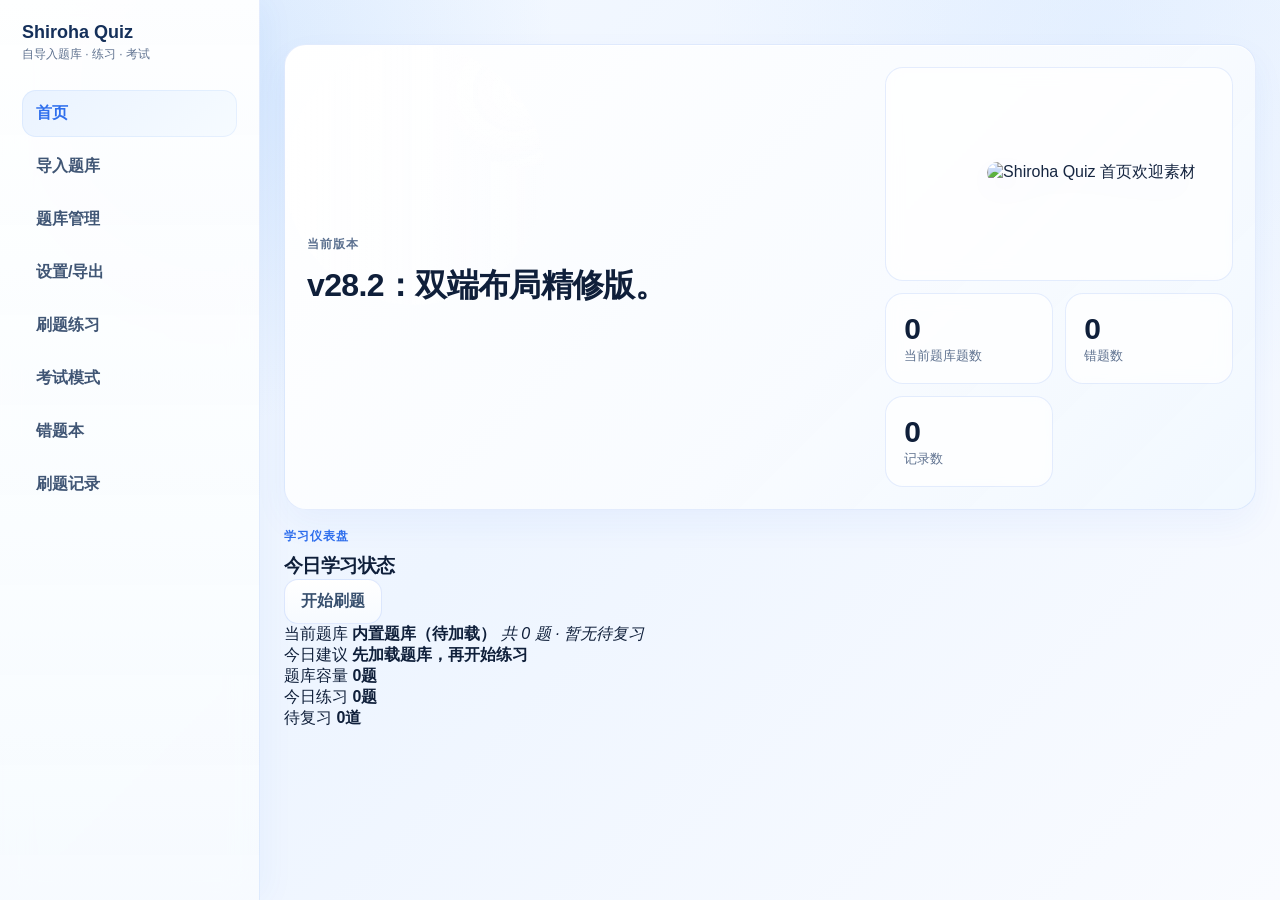
==== commit 105be00c: "feat: 增强对考公题目解析，优化ui布局，考试模式完善答题卡 原生APP框架基本落实" ====
--- a/apps/android/app/src/main/assets/web/index.html
+++ b/apps/android/app/src/main/assets/web/index.html
@@ -9,11 +9,11 @@
   <link rel="stylesheet" href="./styles.css" />
   <link rel="preload" as="image" href="./media/home_welcome_avatar.webp" />
   <link rel="preload" as="image" href="./media/import_question_bank_folder.webp" />
-  <link rel="preload" as="image" href="./media/app_header_walk_strip.webp" />
 </head>
 <body>
   <div class="app-splash" aria-hidden="true">
     <div class="app-splash-card">
+      <img class="app-splash-logo" src="./media/home_welcome_avatar.webp" alt="" aria-hidden="true" />
       <div class="app-splash-title">Shiroha Quiz</div>
       <div class="app-splash-subtitle">轻量刷题 · 题库导入 · 错题复习</div>
       <div class="app-splash-dots"><span></span><span></span><span></span></div>
@@ -25,23 +25,18 @@
         <img src="./app-icon.png" alt="图标" onerror="this.style.display='none'" />
         <div><b>Shiroha Quiz</b><span>自导入题库 · 练习 · 考试</span></div>
       </div>
-      <button class="nav active" data-view="dashboard">首页</button>
+            <button class="nav active" data-view="dashboard">首页</button>
       <button class="nav" data-view="import">导入题库</button>
       <button class="nav" data-view="banks">题库管理</button>
+      <button class="nav" data-view="settings">设置/导出</button>
       <button class="nav" data-view="practice">刷题练习</button>
       <button class="nav" data-view="exam">考试模式</button>
       <button class="nav" data-view="wrongbook">错题本</button>
       <button class="nav" data-view="records">刷题记录</button>
-      <button class="nav" data-view="settings">设置/导出</button>
     </aside>
 
     <main class="main">
       <header class="topbar">
-        <div class="topbar-title-group">
-          <p class="kicker">Shiroha Quiz</p>
-          <h1 id="page-title">首页</h1>
-        </div>
-        <img class="app-mobile-top-art" src="./media/app_header_walk_strip.webp" alt="" aria-hidden="true" />
         <div class="top-actions">
           <select id="active-bank-select"></select>
           <button id="save-all-btn" class="ghost">保存数据</button>
@@ -64,12 +59,41 @@
             <div><b id="stat-records">0</b><span>记录数</span></div>
           </div>
         </div>
-        <div class="actions dashboard-quick-actions"><button id="load-built-in-bank-btn" class="primary" type="button">加载内置 C1 题库</button><button id="load-built-in-bank-btn-banks" class="ghost" type="button">在题库管理中加载</button></div>
-        <div class="grid3">
-          <div class="card"><h3>智能导入</h3><p>支持常见 TXT 排版、Word .docx 题库、文字型 PDF 文本层导入、问卷星式“正确答案”标记、题后“答案：D”、JSON 里的 A/B/C/D 字段、填空题/简答题参考答案，以及题目文件与答案文件分离导入。</p></div>
-          <div class="card"><h3>考试模式</h3><p>支持考试名称、题量、限时、题型分值、及格线、自动交卷，交卷后生成得分、正确率、题型统计和明细报告。</p></div>
-          <div class="card"><h3>记录与错题</h3><p>练习和考试都会生成明细记录，答错自动进入错题本并累计错误次数，可按掌握状态复习。</p></div>
-        </div>
+        <section class="dashboard-study-panel" aria-label="学习仪表盘">
+          <div class="dashboard-study-head">
+            <div>
+              <p class="kicker">学习仪表盘</p>
+              <h3>今日学习状态</h3>
+            </div>
+            <button id="dashboard-start-practice-btn" class="ghost" type="button">开始刷题</button>
+          </div>
+
+          <div class="dashboard-study-bank-card">
+            <span>当前题库</span>
+            <b id="dashboard-bank-title">—</b>
+            <em id="dashboard-bank-name">共 0 题 · 暂无待复习</em>
+          </div>
+
+          <div class="dashboard-study-tip-card">
+            <span>今日建议</span>
+            <b id="dashboard-study-tip">今天还没开始练习，建议先做 20 题</b>
+          </div>
+
+          <div class="dashboard-study-metrics">
+            <div class="dashboard-study-metric">
+              <span>题库容量</span>
+              <b id="dashboard-stat-total">0题</b>
+            </div>
+            <div class="dashboard-study-metric">
+              <span>今日练习</span>
+              <b id="dashboard-stat-today">0题</b>
+            </div>
+            <div class="dashboard-study-metric">
+              <span>待复习</span>
+              <b id="dashboard-stat-review">0道</b>
+            </div>
+          </div>
+        </section>
       </section>
 
       <section id="import" class="view">
@@ -182,7 +206,7 @@
             <label>题型<select id="practice-type"><option value="all">全部</option><option value="single">单选</option><option value="multiple">多选</option><option value="multi">多选兼容</option><option value="judge">判断</option><option value="blank">填空</option><option value="short">简答</option></select></label>
             <label>来源<select id="practice-source"><option value="all">全部题目</option><option value="wrong">仅错题本</option><option value="favorite">仅收藏题</option></select></label>
             <label>顺序<select id="practice-order"><option value="sequence">顺序</option><option value="random">随机</option></select></label>
-            <label>题量<select id="practice-limit"><option value="20">20题</option><option value="50">50题</option><option value="100">100题</option><option value="half">题库一半</option><option value="all">全部题库</option></select></label>
+            <label>题量<select id="practice-limit"><option value="20">20题</option><option value="50">50题</option><option value="100">100题</option><option value="half">1半</option><option value="all">全部</option></select></label>
           </div>
           <div class="actions"><button id="start-practice-btn" class="primary">开始练习</button><button id="reset-practice-btn" class="ghost">重置</button></div><p class="muted">开始后进入沉浸练习。</p>
         </div>
--- a/apps/android/app/src/main/assets/web/styles.css
+++ b/apps/android/app/src/main/assets/web/styles.css
@@ -4963,3 +4963,2339 @@
   }
 }
 /* SHIROHA_APP_V29_HEADER_ART_RECORDS_ACTION_ALIGN_END */
+
+
+/* SHIROHA_APP_V29_4_NATIVE_SPLASH_TOPBAR_ALIGN_START
+   App-only fix: hide native launcher-icon splash, use welcome avatar in launch/splash,
+   place walking strip inside the Shiroha Quiz title bar, and center-align favorite review button. */
+.app-splash-logo{
+  display:block !important;
+  width:min(58vw,190px) !important;
+  max-height:168px !important;
+  object-fit:contain !important;
+  object-position:center bottom !important;
+  filter:drop-shadow(0 18px 24px rgba(37,99,235,.12)) !important;
+  animation:splashLogoFloat 1.6s ease-in-out infinite !important;
+}
+@media(max-width:720px){
+  .app{
+    animation:appContentAfterSplash .38s ease 1.05s both;
+  }
+  .topbar{
+    display:grid !important;
+    grid-template-columns:minmax(0,1fr) auto !important;
+    grid-template-areas:"title art" "actions actions" !important;
+    align-items:center !important;
+    column-gap:10px !important;
+    row-gap:10px !important;
+    position:relative !important;
+    top:auto !important;
+    z-index:8 !important;
+    margin:-16px -18px 18px !important;
+    padding:calc(env(safe-area-inset-top,0px) + 16px) 24px 16px !important;
+    border-radius:0 0 28px 28px !important;
+    border:0 !important;
+    border-bottom:1px solid rgba(47,111,237,.08) !important;
+    background:linear-gradient(180deg,#fbfdff 0%,#f2f8ff 68%,#edf6ff 100%) !important;
+    box-shadow:0 10px 24px rgba(37,99,235,.055) !important;
+    overflow:hidden !important;
+    backdrop-filter:none !important;
+    -webkit-backdrop-filter:none !important;
+  }
+  .topbar > div:first-child,
+  .topbar-title-group{
+    display:flex !important;
+    grid-area:title !important;
+    min-width:0 !important;
+    min-height:54px !important;
+    padding:0 !important;
+    margin:0 !important;
+    align-items:center !important;
+    justify-content:flex-start !important;
+  }
+  .topbar-title-group .kicker{
+    display:block !important;
+    margin:0 !important;
+    color:#172033 !important;
+    font-size:28px !important;
+    line-height:1 !important;
+    font-weight:900 !important;
+    letter-spacing:-.03em !important;
+    text-transform:none !important;
+  }
+  .topbar-title-group h1{
+    display:none !important;
+  }
+  .topbar .app-mobile-top-art,
+  .app-mobile-top-art{
+    display:block !important;
+    grid-area:art !important;
+    position:static !important;
+    justify-self:end !important;
+    align-self:center !important;
+    width:min(40vw,176px) !important;
+    height:54px !important;
+    max-width:176px !important;
+    padding:0 !important;
+    margin:0 !important;
+    border:0 !important;
+    border-radius:0 !important;
+    background:transparent !important;
+    box-shadow:none !important;
+    object-fit:contain !important;
+    object-position:center center !important;
+    pointer-events:none !important;
+    user-select:none !important;
+    opacity:.98 !important;
+  }
+  .topbar .top-actions{
+    grid-area:actions !important;
+    position:relative !important;
+    z-index:2 !important;
+    width:100% !important;
+    margin:0 !important;
+    display:grid !important;
+    grid-template-columns:minmax(0,1fr) 112px !important;
+    gap:10px !important;
+    align-items:center !important;
+  }
+  #favorite-panel-v27 .section-head{
+    display:grid !important;
+    grid-template-columns:minmax(0,1fr) auto !important;
+    grid-template-rows:auto auto !important;
+    column-gap:12px !important;
+    row-gap:4px !important;
+    align-items:center !important;
+  }
+  #favorite-panel-v27 .section-head > div{
+    display:contents !important;
+  }
+  #favorite-panel-v27 .section-head h3{
+    grid-column:1 !important;
+    grid-row:1 !important;
+    align-self:center !important;
+    margin:0 !important;
+    line-height:1.2 !important;
+  }
+  #favorite-panel-v27 .section-head p{
+    grid-column:1 / -1 !important;
+    grid-row:2 !important;
+    margin:6px 0 0 !important;
+  }
+  #favorite-panel-v27 .section-head > button{
+    grid-column:2 !important;
+    grid-row:1 !important;
+    align-self:center !important;
+    justify-self:end !important;
+    margin:0 !important;
+    min-height:42px !important;
+    height:42px !important;
+    border-radius:18px !important;
+    white-space:nowrap !important;
+  }
+}
+@media(max-width:380px){
+  .topbar{
+    padding-left:20px !important;
+    padding-right:20px !important;
+  }
+  .topbar-title-group .kicker{
+    font-size:26px !important;
+  }
+  .topbar .app-mobile-top-art,
+  .app-mobile-top-art{
+    width:140px !important;
+    max-width:140px !important;
+    height:48px !important;
+  }
+}
+@keyframes appContentAfterSplash{
+  from{opacity:0}
+  to{opacity:1}
+}
+/* SHIROHA_APP_V29_4_NATIVE_SPLASH_TOPBAR_ALIGN_END */
+
+
+/* SHIROHA_APP_V29_6_REMOVE_DUPLICATE_WEB_TOPBAR_TITLE_START
+   App-only correction:
+   - Do not create or display a second in-Web “Shiroha Quiz” title card.
+   - The Web topbar is only the bank selector + save button control card.
+   - The walking strip is fixed beside the existing top app title area.
+   - Splash logic is intentionally untouched. */
+@media(max-width:720px){
+  .topbar{
+    display:block !important;
+    position:relative !important;
+    top:auto !important;
+    z-index:8 !important;
+    margin:0 0 18px !important;
+    padding:12px 18px !important;
+    min-height:0 !important;
+    border-radius:26px !important;
+    border:1px solid rgba(47,111,237,.08) !important;
+    border-bottom:1px solid rgba(47,111,237,.08) !important;
+    background:linear-gradient(180deg,rgba(255,255,255,.98),rgba(247,251,255,.96)) !important;
+    box-shadow:0 8px 22px rgba(37,99,235,.052), inset 0 1px 0 rgba(255,255,255,.94) !important;
+    overflow:visible !important;
+    backdrop-filter:none !important;
+    -webkit-backdrop-filter:none !important;
+  }
+
+  .topbar-title-group,
+  .topbar > .topbar-title-group,
+  .topbar-title-group .kicker,
+  .topbar-title-group h1,
+  .topbar > div:first-child:not(.top-actions){
+    display:none !important;
+    width:0 !important;
+    height:0 !important;
+    min-height:0 !important;
+    padding:0 !important;
+    margin:0 !important;
+    overflow:hidden !important;
+  }
+
+  .topbar .top-actions{
+    position:relative !important;
+    z-index:2 !important;
+    width:100% !important;
+    margin:0 !important;
+    display:grid !important;
+    grid-template-columns:minmax(0,1fr) 112px !important;
+    gap:10px !important;
+    align-items:center !important;
+  }
+  .topbar .top-actions select,
+  .topbar .top-actions button{
+    width:100% !important;
+    min-width:0 !important;
+    min-height:48px !important;
+    height:48px !important;
+    border-radius:18px !important;
+    background:linear-gradient(180deg,#ffffff 0%,#f9fcff 100%) !important;
+    border-color:rgba(47,111,237,.11) !important;
+  }
+  .topbar .top-actions select{
+    text-align:left !important;
+    text-align-last:left !important;
+    padding-left:18px !important;
+    padding-right:32px !important;
+    font-size:15px !important;
+  }
+  .topbar .top-actions button{
+    padding:0 12px !important;
+    font-size:14px !important;
+    white-space:nowrap !important;
+  }
+
+  .topbar .app-mobile-top-art,
+  .app-mobile-top-art{
+    display:block !important;
+    position:fixed !important;
+    top:calc(env(safe-area-inset-top,0px) + 72px) !important;
+    right:24px !important;
+    z-index:1200 !important;
+    width:min(38vw,172px) !important;
+    max-width:172px !important;
+    height:52px !important;
+    padding:0 !important;
+    margin:0 !important;
+    border:0 !important;
+    border-radius:0 !important;
+    background:transparent !important;
+    box-shadow:none !important;
+    object-fit:contain !important;
+    object-position:center center !important;
+    pointer-events:none !important;
+    user-select:none !important;
+    opacity:.98 !important;
+  }
+
+  #favorite-panel-v27 .section-head{
+    display:grid !important;
+    grid-template-columns:minmax(0,1fr) auto !important;
+    grid-template-rows:auto auto !important;
+    column-gap:12px !important;
+    row-gap:4px !important;
+    align-items:center !important;
+  }
+  #favorite-panel-v27 .section-head > div{display:contents !important;}
+  #favorite-panel-v27 .section-head h3{
+    grid-column:1 !important;
+    grid-row:1 !important;
+    align-self:center !important;
+    margin:0 !important;
+    line-height:1.2 !important;
+  }
+  #favorite-panel-v27 .section-head p{
+    grid-column:1 / -1 !important;
+    grid-row:2 !important;
+    margin:6px 0 0 !important;
+  }
+  #favorite-panel-v27 .section-head > button{
+    grid-column:2 !important;
+    grid-row:1 !important;
+    align-self:center !important;
+    justify-self:end !important;
+    margin:0 !important;
+    min-height:42px !important;
+    height:42px !important;
+    border-radius:18px !important;
+    white-space:nowrap !important;
+  }
+}
+@media(max-width:380px){
+  .topbar{padding-left:16px !important;padding-right:16px !important;}
+  .topbar .top-actions{grid-template-columns:minmax(0,1fr) 100px !important;gap:8px !important;}
+  .topbar .top-actions select,
+  .topbar .top-actions button{min-height:46px !important;height:46px !important;}
+  .topbar .top-actions select{font-size:14px !important;padding-left:14px !important;}
+  .topbar .top-actions button{font-size:13px !important;padding:0 8px !important;}
+  .topbar .app-mobile-top-art,
+  .app-mobile-top-art{
+    top:calc(env(safe-area-inset-top,0px) + 72px) !important;
+    right:18px !important;
+    width:138px !important;
+    max-width:138px !important;
+    height:46px !important;
+  }
+}
+/* SHIROHA_APP_V29_6_REMOVE_DUPLICATE_WEB_TOPBAR_TITLE_END */
+
+
+/* SHIROHA_APP_V29_10_TOPBAR_EMBED_BLUE_COMPACT_START
+   App WebView-only:
+   1) 单一 .topbar，不再新增第二个标题卡片；
+   2) 走路素材写入 Shiroha Quiz 同一行，禁止 fixed/absolute 悬浮；
+   3) 最上端区域改为更短的蓝白色调。 */
+@media(max-width:720px){
+  html,
+  body{
+    background:#edf7ff !important;
+  }
+
+  body{
+    background:
+      linear-gradient(180deg,#eaf5ff 0,#f5fbff 104px,#f7fbff 220px,#f6fbff 100%) !important;
+  }
+
+  .app{
+    background:transparent !important;
+  }
+
+  .main{
+    background:transparent !important;
+  }
+
+  .topbar{
+    display:grid !important;
+    grid-template-columns:1fr !important;
+    grid-template-rows:auto auto !important;
+    align-items:center !important;
+    gap:8px !important;
+    position:relative !important;
+    top:auto !important;
+    z-index:8 !important;
+    margin:0 0 14px !important;
+    padding:calc(env(safe-area-inset-top,0px) + 10px) 16px 12px !important;
+    min-height:0 !important;
+    border-radius:0 0 22px 22px !important;
+    border:0 !important;
+    border-bottom:1px solid rgba(47,111,237,.10) !important;
+    background:linear-gradient(180deg,#e6f3ff 0%,#f4fbff 68%,#ffffff 100%) !important;
+    box-shadow:0 6px 18px rgba(37,99,235,.045), inset 0 1px 0 rgba(255,255,255,.96) !important;
+    overflow:hidden !important;
+    backdrop-filter:none !important;
+    -webkit-backdrop-filter:none !important;
+  }
+
+  .topbar-title-group,
+  .topbar > .topbar-title-group,
+  .topbar > div:first-child:not(.top-actions){
+    display:block !important;
+    width:100% !important;
+    height:auto !important;
+    min-height:0 !important;
+    padding:0 !important;
+    margin:0 !important;
+    overflow:visible !important;
+  }
+
+  .topbar-title-row{
+    display:flex !important;
+    align-items:center !important;
+    justify-content:space-between !important;
+    gap:8px !important;
+    width:100% !important;
+    min-width:0 !important;
+    min-height:34px !important;
+  }
+
+  .topbar-title-group .kicker,
+  .topbar .topbar-title-group .kicker{
+    display:block !important;
+    flex:0 0 auto !important;
+    width:auto !important;
+    height:auto !important;
+    min-height:0 !important;
+    margin:0 !important;
+    padding:0 !important;
+    color:#152844 !important;
+    font-size:23px !important;
+    line-height:1.05 !important;
+    font-weight:950 !important;
+    letter-spacing:-.035em !important;
+    text-transform:none !important;
+    white-space:nowrap !important;
+  }
+
+  .topbar-title-group h1,
+  .topbar .topbar-title-group h1{
+    display:none !important;
+  }
+
+  .topbar .app-mobile-top-art,
+  .app-mobile-top-art{
+    display:block !important;
+    visibility:visible !important;
+    position:static !important;
+    flex:1 1 auto !important;
+    justify-self:auto !important;
+    align-self:center !important;
+    width:auto !important;
+    max-width:min(42vw,156px) !important;
+    height:34px !important;
+    max-height:34px !important;
+    min-width:0 !important;
+    min-height:0 !important;
+    padding:0 !important;
+    margin:0 !important;
+    border:0 !important;
+    border-radius:0 !important;
+    background:transparent !important;
+    box-shadow:none !important;
+    object-fit:contain !important;
+    object-position:right center !important;
+    pointer-events:none !important;
+    user-select:none !important;
+    opacity:.98 !important;
+    transform:none !important;
+  }
+
+  .topbar .top-actions{
+    display:grid !important;
+    grid-template-columns:minmax(0,1fr) 104px !important;
+    gap:8px !important;
+    align-items:center !important;
+    width:100% !important;
+    min-width:0 !important;
+    margin:0 !important;
+    padding:0 !important;
+    position:relative !important;
+    z-index:2 !important;
+  }
+
+  .topbar .top-actions select,
+  .topbar .top-actions button{
+    width:100% !important;
+    min-width:0 !important;
+    min-height:44px !important;
+    height:44px !important;
+    border-radius:16px !important;
+    background:linear-gradient(180deg,#ffffff 0%,#f8fcff 100%) !important;
+    border-color:rgba(47,111,237,.12) !important;
+  }
+
+  .topbar .top-actions select{
+    text-align:left !important;
+    text-align-last:left !important;
+    padding-left:14px !important;
+    padding-right:28px !important;
+    font-size:14px !important;
+  }
+
+  .topbar .top-actions button{
+    padding:0 8px !important;
+    font-size:13px !important;
+    white-space:nowrap !important;
+  }
+}
+
+@media(max-width:380px){
+  .topbar{
+    gap:7px !important;
+    padding:calc(env(safe-area-inset-top,0px) + 9px) 14px 10px !important;
+    border-radius:0 0 20px 20px !important;
+  }
+
+  .topbar-title-row{
+    min-height:32px !important;
+  }
+
+  .topbar-title-group .kicker,
+  .topbar .topbar-title-group .kicker{
+    font-size:21px !important;
+  }
+
+  .topbar .app-mobile-top-art,
+  .app-mobile-top-art{
+    max-width:132px !important;
+    height:32px !important;
+    max-height:32px !important;
+  }
+
+  .topbar .top-actions{
+    grid-template-columns:minmax(0,1fr) 94px !important;
+    gap:7px !important;
+  }
+
+  .topbar .top-actions select,
+  .topbar .top-actions button{
+    min-height:42px !important;
+    height:42px !important;
+  }
+
+  .topbar .top-actions select{
+    font-size:13px !important;
+    padding-left:12px !important;
+  }
+
+  .topbar .top-actions button{
+    font-size:12px !important;
+    padding:0 7px !important;
+  }
+}
+/* SHIROHA_APP_V29_10_TOPBAR_EMBED_BLUE_COMPACT_END */
+
+
+/* SHIROHA_APP_V29_15_REMOVE_ADDED_TOPBAR_FINAL_START
+   APP WebView 内置页最终修正：
+   - 已在 index.html 物理删除之前新增的 topbar-title-row / 走路素材；
+   - header.topbar 只保留题库选择 + 保存数据；
+   - 这里仅负责压短 .topbar、蓝白化、左长右短。 */
+@media(max-width:720px){
+  html,
+  body{
+    background:#edf7ff !important;
+  }
+
+  body{
+    background:linear-gradient(180deg,#eaf5ff 0%,#f5fbff 112px,#f7fbff 100%) !important;
+  }
+
+  .app,
+  .main{
+    background:transparent !important;
+  }
+
+  body .topbar{
+    display:block !important;
+    position:relative !important;
+    top:auto !important;
+    z-index:8 !important;
+    min-height:0 !important;
+    height:auto !important;
+    margin:0 0 12px !important;
+    padding:8px 16px 10px !important;
+    border:0 !important;
+    border-bottom:1px solid rgba(47,111,237,.10) !important;
+    border-radius:0 0 18px 18px !important;
+    background:linear-gradient(180deg,#dff1ff 0%,#f4fbff 72%,#ffffff 100%) !important;
+    box-shadow:0 4px 12px rgba(37,99,235,.04), inset 0 1px 0 rgba(255,255,255,.95) !important;
+    overflow:hidden !important;
+    backdrop-filter:none !important;
+    -webkit-backdrop-filter:none !important;
+  }
+
+  body .topbar-title-group,
+  body .topbar-title-row,
+  body .topbar .app-mobile-top-art,
+  body .app-mobile-top-art{
+    display:none !important;
+    visibility:hidden !important;
+    width:0 !important;
+    height:0 !important;
+    min-width:0 !important;
+    min-height:0 !important;
+    max-width:0 !important;
+    max-height:0 !important;
+    padding:0 !important;
+    margin:0 !important;
+    opacity:0 !important;
+    overflow:hidden !important;
+    pointer-events:none !important;
+  }
+
+  body .topbar .top-actions{
+    display:grid !important;
+    grid-template-columns:minmax(0,1fr) 82px !important;
+    gap:7px !important;
+    align-items:center !important;
+    width:100% !important;
+    min-width:0 !important;
+    margin:0 !important;
+    padding:0 !important;
+  }
+
+  body .topbar .top-actions select,
+  body #active-bank-select{
+    width:100% !important;
+    min-width:0 !important;
+    max-width:100% !important;
+    height:40px !important;
+    min-height:40px !important;
+    border-radius:15px !important;
+    padding-left:12px !important;
+    padding-right:24px !important;
+    font-size:13px !important;
+    background:linear-gradient(180deg,#ffffff 0%,#f8fcff 100%) !important;
+    border-color:rgba(47,111,237,.12) !important;
+  }
+
+  body .topbar .top-actions button,
+  body #save-all-btn{
+    width:82px !important;
+    min-width:82px !important;
+    max-width:82px !important;
+    height:40px !important;
+    min-height:40px !important;
+    border-radius:15px !important;
+    padding:0 4px !important;
+    font-size:12px !important;
+    white-space:nowrap !important;
+    background:linear-gradient(180deg,#ffffff 0%,#f8fcff 100%) !important;
+    border-color:rgba(47,111,237,.12) !important;
+  }
+}
+
+@media(max-width:380px){
+  body .topbar{
+    margin-bottom:10px !important;
+    padding:7px 12px 8px !important;
+    border-radius:0 0 16px 16px !important;
+  }
+
+  body .topbar .top-actions{
+    grid-template-columns:minmax(0,1fr) 76px !important;
+    gap:6px !important;
+  }
+
+  body .topbar .top-actions select,
+  body #active-bank-select{
+    height:38px !important;
+    min-height:38px !important;
+    padding-left:10px !important;
+    padding-right:22px !important;
+    font-size:12px !important;
+  }
+
+  body .topbar .top-actions button,
+  body #save-all-btn{
+    width:76px !important;
+    min-width:76px !important;
+    max-width:76px !important;
+    height:38px !important;
+    min-height:38px !important;
+    font-size:11px !important;
+  }
+}
+/* SHIROHA_APP_V29_15_REMOVE_ADDED_TOPBAR_FINAL_END */
+
+
+/* SHIROHA_APP_V29_16_LIGHT_BLUE_TOPBAR_START
+   APP WebView-only: lighten the top .topbar blue so it blends with the page background. */
+@media(max-width:720px){
+  html,
+  body{
+    background:#f3f9ff !important;
+  }
+
+  body{
+    background:linear-gradient(180deg,#f1f8ff 0%,#f7fbff 128px,#f8fbff 100%) !important;
+  }
+
+  body .topbar{
+    background:linear-gradient(180deg,#eef8ff 0%,#f7fcff 72%,#ffffff 100%) !important;
+    border-bottom-color:rgba(47,111,237,.075) !important;
+    box-shadow:0 4px 10px rgba(37,99,235,.032), inset 0 1px 0 rgba(255,255,255,.96) !important;
+  }
+
+  body .topbar .top-actions select,
+  body #active-bank-select,
+  body .topbar .top-actions button,
+  body #save-all-btn{
+    background:linear-gradient(180deg,#ffffff 0%,#fbfdff 100%) !important;
+    border-color:rgba(47,111,237,.10) !important;
+  }
+}
+/* SHIROHA_APP_V29_16_LIGHT_BLUE_TOPBAR_END */
+
+
+/* SHIROHA_APP_V29_18_DASHBOARD_PANEL_START
+   APP 首页新增学习仪表盘：
+   - 位于当前版本/统计卡片与“加载内置 C1 题库”之间；
+   - 使用行走素材；
+   - 轻量三项指标：当前题库 / 今日练习 / 待复习。 */
+@media(max-width:720px){
+  #dashboard .dashboard-study-panel{
+    margin:0 0 16px !important;
+    padding:16px !important;
+    border-radius:24px !important;
+    border:1px solid rgba(105,144,255,.10) !important;
+    background:linear-gradient(180deg,#ffffff 0%,#f7fbff 100%) !important;
+    box-shadow:0 10px 28px rgba(81,119,214,.08), inset 0 1px 0 rgba(255,255,255,.92) !important;
+  }
+  #dashboard .dashboard-study-head{
+    display:flex !important;
+    align-items:flex-start !important;
+    justify-content:space-between !important;
+    gap:10px !important;
+    margin-bottom:12px !important;
+  }
+  #dashboard .dashboard-study-head .kicker{
+    margin:0 0 6px !important;
+  }
+  #dashboard .dashboard-study-head h3{
+    margin:0 !important;
+    font-size:21px !important;
+    line-height:1.15 !important;
+    letter-spacing:-.03em !important;
+    color:#172b49 !important;
+  }
+  #dashboard #dashboard-start-practice-btn{
+    flex:0 0 auto !important;
+    min-height:38px !important;
+    padding:0 14px !important;
+    border-radius:16px !important;
+    font-size:13px !important;
+    white-space:nowrap !important;
+    box-shadow:none !important;
+  }
+  #dashboard .dashboard-study-art-wrap{
+    display:flex !important;
+    align-items:center !important;
+    justify-content:center !important;
+    min-height:74px !important;
+    margin:0 0 12px !important;
+    padding:8px 10px !important;
+    border-radius:18px !important;
+    background:linear-gradient(180deg,#f5faff 0%,#fbfdff 100%) !important;
+    border:1px solid rgba(123,154,255,.08) !important;
+  }
+  #dashboard .dashboard-study-art{
+    display:block !important;
+    width:100% !important;
+    max-width:100% !important;
+    height:auto !important;
+    max-height:72px !important;
+    object-fit:contain !important;
+    object-position:center center !important;
+  }
+  #dashboard .dashboard-study-bankline{
+    margin:0 0 12px !important;
+    color:#7487a4 !important;
+    font-size:13px !important;
+    line-height:1.4 !important;
+  }
+  #dashboard .dashboard-study-metrics{
+    display:grid !important;
+    grid-template-columns:repeat(3,minmax(0,1fr)) !important;
+    gap:10px !important;
+  }
+  #dashboard .dashboard-study-metric{
+    min-width:0 !important;
+    padding:12px 10px !important;
+    border-radius:18px !important;
+    border:1px solid rgba(123,154,255,.08) !important;
+    background:linear-gradient(180deg,#ffffff 0%,#f9fcff 100%) !important;
+    box-shadow:inset 0 1px 0 rgba(255,255,255,.92) !important;
+  }
+  #dashboard .dashboard-study-metric span{
+    display:block !important;
+    color:#7b89a5 !important;
+    font-size:12px !important;
+    line-height:1.2 !important;
+    margin-bottom:8px !important;
+  }
+  #dashboard .dashboard-study-metric b{
+    display:block !important;
+    color:#173056 !important;
+    font-size:23px !important;
+    line-height:1 !important;
+    letter-spacing:-.03em !important;
+  }
+}
+@media(max-width:380px){
+  #dashboard .dashboard-study-panel{
+    padding:14px !important;
+    border-radius:22px !important;
+  }
+  #dashboard .dashboard-study-head h3{
+    font-size:18px !important;
+  }
+  #dashboard #dashboard-start-practice-btn{
+    min-height:36px !important;
+    padding:0 11px !important;
+    font-size:12px !important;
+  }
+  #dashboard .dashboard-study-art-wrap{
+    min-height:68px !important;
+    padding:8px !important;
+    margin-bottom:10px !important;
+  }
+  #dashboard .dashboard-study-art{
+    max-height:64px !important;
+  }
+  #dashboard .dashboard-study-bankline{
+    font-size:12px !important;
+    margin-bottom:10px !important;
+  }
+  #dashboard .dashboard-study-metrics{
+    gap:8px !important;
+  }
+  #dashboard .dashboard-study-metric{
+    padding:10px 8px !important;
+    border-radius:16px !important;
+  }
+  #dashboard .dashboard-study-metric span{
+    font-size:11px !important;
+    margin-bottom:6px !important;
+  }
+  #dashboard .dashboard-study-metric b{
+    font-size:20px !important;
+  }
+}
+/* SHIROHA_APP_V29_18_DASHBOARD_PANEL_END */
+
+
+/* SHIROHA_APP_V29_20_COMPACT_DASHBOARD_FINAL_START
+   修正首页学习仪表盘：
+   - 卡片高度可控；
+   - 插画作为右侧小装饰，不再撑满页面；
+   - 小屏下改成上文案下横向素材；
+   - 包含完整 index/styles/app.js/webp，避免只更新素材导致样式缺失。 */
+@media(max-width:720px){
+  #dashboard .dashboard-study-panel{
+    display:grid !important;
+    grid-template-columns:minmax(0,1fr) 118px !important;
+    gap:12px !important;
+    align-items:stretch !important;
+    margin:0 0 14px !important;
+    padding:14px !important;
+    min-height:150px !important;
+    max-height:none !important;
+    border-radius:24px !important;
+    border:1px solid rgba(105,144,255,.10) !important;
+    background:linear-gradient(180deg,#ffffff 0%,#f8fcff 100%) !important;
+    box-shadow:0 10px 26px rgba(81,119,214,.075), inset 0 1px 0 rgba(255,255,255,.92) !important;
+    overflow:hidden !important;
+  }
+
+  #dashboard .dashboard-study-copy{
+    min-width:0 !important;
+    display:flex !important;
+    flex-direction:column !important;
+    justify-content:space-between !important;
+    gap:8px !important;
+  }
+
+  #dashboard .dashboard-study-head{
+    display:grid !important;
+    grid-template-columns:minmax(0,1fr) auto !important;
+    gap:8px !important;
+    align-items:start !important;
+    margin:0 !important;
+  }
+
+  #dashboard .dashboard-study-head .kicker{
+    margin:0 0 4px !important;
+    font-size:12px !important;
+  }
+
+  #dashboard .dashboard-study-head h3{
+    margin:0 !important;
+    font-size:19px !important;
+    line-height:1.12 !important;
+    letter-spacing:-.03em !important;
+    color:#172b49 !important;
+  }
+
+  #dashboard #dashboard-start-practice-btn{
+    min-height:34px !important;
+    height:34px !important;
+    padding:0 11px !important;
+    border-radius:14px !important;
+    font-size:12px !important;
+    white-space:nowrap !important;
+    box-shadow:none !important;
+  }
+
+  #dashboard .dashboard-study-bankline{
+    margin:0 !important;
+    color:#7487a4 !important;
+    font-size:12px !important;
+    line-height:1.35 !important;
+    white-space:nowrap !important;
+    overflow:hidden !important;
+    text-overflow:ellipsis !important;
+  }
+
+  #dashboard .dashboard-study-metrics{
+    display:grid !important;
+    grid-template-columns:repeat(3,minmax(0,1fr)) !important;
+    gap:7px !important;
+    margin:0 !important;
+  }
+
+  #dashboard .dashboard-study-metric{
+    min-width:0 !important;
+    padding:9px 7px !important;
+    border-radius:15px !important;
+    border:1px solid rgba(123,154,255,.08) !important;
+    background:linear-gradient(180deg,#ffffff 0%,#f9fcff 100%) !important;
+    box-shadow:inset 0 1px 0 rgba(255,255,255,.92) !important;
+  }
+
+  #dashboard .dashboard-study-metric span{
+    display:block !important;
+    color:#7b89a5 !important;
+    font-size:10px !important;
+    line-height:1.15 !important;
+    margin:0 0 6px !important;
+    white-space:nowrap !important;
+  }
+
+  #dashboard .dashboard-study-metric b{
+    display:block !important;
+    color:#173056 !important;
+    font-size:18px !important;
+    line-height:1 !important;
+    letter-spacing:-.03em !important;
+    white-space:nowrap !important;
+  }
+
+  #dashboard .dashboard-study-art-wrap{
+    align-self:stretch !important;
+    min-width:0 !important;
+    min-height:0 !important;
+    height:auto !important;
+    max-height:none !important;
+    margin:0 !important;
+    padding:8px 5px !important;
+    border-radius:18px !important;
+    background:linear-gradient(180deg,#f4faff 0%,#fbfdff 100%) !important;
+    border:1px solid rgba(123,154,255,.08) !important;
+    overflow:hidden !important;
+    display:flex !important;
+    align-items:center !important;
+    justify-content:center !important;
+  }
+
+  #dashboard .dashboard-study-art{
+    display:block !important;
+    width:100% !important;
+    height:100% !important;
+    max-width:118px !important;
+    max-height:128px !important;
+    object-fit:contain !important;
+    object-position:center center !important;
+    transform:none !important;
+  }
+}
+
+@media(max-width:380px){
+  #dashboard .dashboard-study-panel{
+    grid-template-columns:1fr !important;
+    gap:10px !important;
+    padding:13px !important;
+    min-height:0 !important;
+  }
+
+  #dashboard .dashboard-study-head h3{
+    font-size:18px !important;
+  }
+
+  #dashboard .dashboard-study-art-wrap{
+    order:-1 !important;
+    height:68px !important;
+    padding:6px 8px !important;
+    border-radius:17px !important;
+  }
+
+  #dashboard .dashboard-study-art{
+    width:100% !important;
+    height:100% !important;
+    max-width:100% !important;
+    max-height:60px !important;
+  }
+
+  #dashboard .dashboard-study-metrics{
+    gap:6px !important;
+  }
+
+  #dashboard .dashboard-study-metric{
+    padding:8px 6px !important;
+    border-radius:14px !important;
+  }
+
+  #dashboard .dashboard-study-metric b{
+    font-size:17px !important;
+  }
+}
+/* SHIROHA_APP_V29_20_COMPACT_DASHBOARD_FINAL_END */
+
+
+/* SHIROHA_APP_V29_21_DASHBOARD_NO_IMAGE_UI_FILL_START
+   首页学习仪表盘重做：
+   - 不再使用图片素材；
+   - 仪表盘内部用纯 UI 信息块填满卡片；
+   - 布局更紧凑，和现有蓝白卡片风格统一。 */
+@media(max-width:720px){
+  #dashboard .dashboard-study-panel{
+    display:block !important;
+    margin:0 0 14px !important;
+    padding:15px !important;
+    border-radius:24px !important;
+    border:1px solid rgba(105,144,255,.10) !important;
+    background:linear-gradient(180deg,#ffffff 0%,#f7fbff 100%) !important;
+    box-shadow:0 10px 26px rgba(81,119,214,.075), inset 0 1px 0 rgba(255,255,255,.92) !important;
+    overflow:hidden !important;
+  }
+
+  #dashboard .dashboard-study-head{
+    display:grid !important;
+    grid-template-columns:minmax(0,1fr) auto !important;
+    gap:10px !important;
+    align-items:start !important;
+    margin:0 0 12px !important;
+  }
+
+  #dashboard .dashboard-study-head .kicker{
+    margin:0 0 5px !important;
+    font-size:12px !important;
+  }
+
+  #dashboard .dashboard-study-head h3{
+    margin:0 !important;
+    font-size:20px !important;
+    line-height:1.15 !important;
+    letter-spacing:-.03em !important;
+    color:#172b49 !important;
+  }
+
+  #dashboard #dashboard-start-practice-btn{
+    min-height:36px !important;
+    height:36px !important;
+    padding:0 12px !important;
+    border-radius:15px !important;
+    font-size:12px !important;
+    white-space:nowrap !important;
+    box-shadow:none !important;
+  }
+
+  #dashboard .dashboard-study-art-wrap,
+  #dashboard .dashboard-study-art{
+    display:none !important;
+  }
+
+  #dashboard .dashboard-study-status{
+    display:grid !important;
+    grid-template-columns:minmax(0,1.18fr) minmax(0,.82fr) !important;
+    gap:9px !important;
+    margin:0 0 10px !important;
+  }
+
+  #dashboard .dashboard-study-status-card{
+    min-width:0 !important;
+    padding:12px 12px !important;
+    border-radius:18px !important;
+    border:1px solid rgba(123,154,255,.09) !important;
+    background:linear-gradient(180deg,#ffffff 0%,#f9fcff 100%) !important;
+    box-shadow:inset 0 1px 0 rgba(255,255,255,.95) !important;
+  }
+
+  #dashboard .dashboard-study-status-main{
+    background:linear-gradient(180deg,#f2f8ff 0%,#ffffff 100%) !important;
+  }
+
+  #dashboard .dashboard-study-status-card span{
+    display:block !important;
+    color:#7a8aa6 !important;
+    font-size:11px !important;
+    line-height:1.15 !important;
+    margin-bottom:7px !important;
+  }
+
+  #dashboard .dashboard-study-status-card b{
+    display:block !important;
+    color:#173056 !important;
+    font-size:17px !important;
+    line-height:1.16 !important;
+    letter-spacing:-.03em !important;
+    white-space:nowrap !important;
+    overflow:hidden !important;
+    text-overflow:ellipsis !important;
+  }
+
+  #dashboard .dashboard-study-status-card em{
+    display:block !important;
+    margin-top:7px !important;
+    color:#7a8aa6 !important;
+    font-style:normal !important;
+    font-size:11px !important;
+    line-height:1.25 !important;
+    white-space:nowrap !important;
+    overflow:hidden !important;
+    text-overflow:ellipsis !important;
+  }
+
+  #dashboard .dashboard-study-metrics{
+    display:grid !important;
+    grid-template-columns:repeat(3,minmax(0,1fr)) !important;
+    gap:8px !important;
+    margin:0 !important;
+  }
+
+  #dashboard .dashboard-study-metric{
+    min-width:0 !important;
+    padding:10px 8px !important;
+    border-radius:16px !important;
+    border:1px solid rgba(123,154,255,.08) !important;
+    background:linear-gradient(180deg,#ffffff 0%,#f9fcff 100%) !important;
+    box-shadow:inset 0 1px 0 rgba(255,255,255,.92) !important;
+  }
+
+  #dashboard .dashboard-study-metric span{
+    display:block !important;
+    color:#7b89a5 !important;
+    font-size:10px !important;
+    line-height:1.15 !important;
+    margin:0 0 7px !important;
+    white-space:nowrap !important;
+  }
+
+  #dashboard .dashboard-study-metric b{
+    display:block !important;
+    color:#173056 !important;
+    font-size:19px !important;
+    line-height:1 !important;
+    letter-spacing:-.03em !important;
+    white-space:nowrap !important;
+  }
+}
+
+@media(max-width:380px){
+  #dashboard .dashboard-study-panel{
+    padding:13px !important;
+    border-radius:22px !important;
+  }
+
+  #dashboard .dashboard-study-head h3{
+    font-size:18px !important;
+  }
+
+  #dashboard .dashboard-study-status{
+    grid-template-columns:1fr !important;
+    gap:8px !important;
+  }
+
+  #dashboard .dashboard-study-status-card{
+    padding:10px 11px !important;
+    border-radius:16px !important;
+  }
+
+  #dashboard .dashboard-study-status-card b{
+    font-size:16px !important;
+  }
+
+  #dashboard .dashboard-study-metrics{
+    gap:6px !important;
+  }
+
+  #dashboard .dashboard-study-metric{
+    padding:9px 6px !important;
+    border-radius:14px !important;
+  }
+
+  #dashboard .dashboard-study-metric b{
+    font-size:17px !important;
+  }
+}
+/* SHIROHA_APP_V29_21_DASHBOARD_NO_IMAGE_UI_FILL_END */
+
+
+/* SHIROHA_APP_V29_23_REMOVE_HOME_LOAD_BUTTONS_DOM_START
+   APP 首页物理删除“加载内置 C1 题库 / 在题库管理中加载”两个重复入口。
+   这里仅作为缓存/旧结构兜底隐藏，不影响题库管理页和导入页功能。 */
+@media(max-width:720px){
+  #dashboard .dashboard-quick-actions,
+  #dashboard #load-built-in-bank-btn,
+  #dashboard #load-built-in-bank-btn-banks{
+    display:none !important;
+    visibility:hidden !important;
+    height:0 !important;
+    min-height:0 !important;
+    max-height:0 !important;
+    margin:0 !important;
+    padding:0 !important;
+    overflow:hidden !important;
+  }
+}
+/* SHIROHA_APP_V29_23_REMOVE_HOME_LOAD_BUTTONS_DOM_END */
+
+
+/* SHIROHA_APP_V29_24_DASHBOARD_LAYOUT_FIX_START
+   仪表盘细化：
+   - 当前题库改为满宽信息卡，不再被并排压缩；
+   - 今日建议改为满宽浅蓝提示条；
+   - 三个短指标保留三列；
+   - 首页重复的两个加载按钮继续物理删除 + CSS 兜底隐藏。 */
+@media(max-width:720px){
+  #dashboard .dashboard-study-panel{
+    display:block !important;
+    margin:0 0 14px !important;
+    padding:15px !important;
+    border-radius:24px !important;
+    border:1px solid rgba(105,144,255,.10) !important;
+    background:linear-gradient(180deg,#ffffff 0%,#f7fbff 100%) !important;
+    box-shadow:0 10px 26px rgba(81,119,214,.075), inset 0 1px 0 rgba(255,255,255,.92) !important;
+    overflow:hidden !important;
+  }
+
+  #dashboard .dashboard-study-head{
+    display:grid !important;
+    grid-template-columns:minmax(0,1fr) auto !important;
+    gap:10px !important;
+    align-items:start !important;
+    margin:0 0 12px !important;
+  }
+
+  #dashboard .dashboard-study-head .kicker{
+    margin:0 0 5px !important;
+    font-size:12px !important;
+  }
+
+  #dashboard .dashboard-study-head h3{
+    margin:0 !important;
+    font-size:20px !important;
+    line-height:1.15 !important;
+    letter-spacing:-.03em !important;
+    color:#172b49 !important;
+  }
+
+  #dashboard #dashboard-start-practice-btn{
+    min-height:36px !important;
+    height:36px !important;
+    padding:0 12px !important;
+    border-radius:15px !important;
+    font-size:12px !important;
+    white-space:nowrap !important;
+    box-shadow:none !important;
+  }
+
+  #dashboard .dashboard-study-status,
+  #dashboard .dashboard-study-status-card,
+  #dashboard .dashboard-study-status-main,
+  #dashboard .dashboard-study-art-wrap,
+  #dashboard .dashboard-study-art{
+    display:none !important;
+  }
+
+  #dashboard .dashboard-study-bank-card{
+    display:block !important;
+    margin:0 0 9px !important;
+    padding:12px 13px !important;
+    border-radius:18px !important;
+    border:1px solid rgba(123,154,255,.09) !important;
+    background:linear-gradient(180deg,#f2f8ff 0%,#ffffff 100%) !important;
+    box-shadow:inset 0 1px 0 rgba(255,255,255,.95) !important;
+  }
+
+  #dashboard .dashboard-study-bank-card span,
+  #dashboard .dashboard-study-tip-card span{
+    display:block !important;
+    color:#7a8aa6 !important;
+    font-size:11px !important;
+    line-height:1.15 !important;
+    margin-bottom:7px !important;
+  }
+
+  #dashboard .dashboard-study-bank-card b{
+    display:block !important;
+    color:#173056 !important;
+    font-size:18px !important;
+    line-height:1.18 !important;
+    letter-spacing:-.03em !important;
+    white-space:normal !important;
+    overflow:visible !important;
+    text-overflow:clip !important;
+    word-break:break-word !important;
+    display:-webkit-box !important;
+    -webkit-line-clamp:2 !important;
+    -webkit-box-orient:vertical !important;
+  }
+
+  #dashboard .dashboard-study-bank-card em{
+    display:block !important;
+    margin-top:7px !important;
+    color:#7a8aa6 !important;
+    font-style:normal !important;
+    font-size:12px !important;
+    line-height:1.25 !important;
+    white-space:normal !important;
+  }
+
+  #dashboard .dashboard-study-tip-card{
+    display:block !important;
+    margin:0 0 10px !important;
+    padding:11px 13px !important;
+    border-radius:17px !important;
+    border:1px solid rgba(76,137,255,.09) !important;
+    background:linear-gradient(180deg,#f6fbff 0%,#ffffff 100%) !important;
+  }
+
+  #dashboard .dashboard-study-tip-card b{
+    display:block !important;
+    color:#244368 !important;
+    font-size:14px !important;
+    line-height:1.35 !important;
+    font-weight:850 !important;
+    white-space:normal !important;
+    overflow:visible !important;
+    text-overflow:clip !important;
+  }
+
+  #dashboard .dashboard-study-metrics{
+    display:grid !important;
+    grid-template-columns:repeat(3,minmax(0,1fr)) !important;
+    gap:8px !important;
+    margin:0 !important;
+  }
+
+  #dashboard .dashboard-study-metric{
+    min-width:0 !important;
+    padding:10px 8px !important;
+    border-radius:16px !important;
+    border:1px solid rgba(123,154,255,.08) !important;
+    background:linear-gradient(180deg,#ffffff 0%,#f9fcff 100%) !important;
+    box-shadow:inset 0 1px 0 rgba(255,255,255,.92) !important;
+  }
+
+  #dashboard .dashboard-study-metric span{
+    display:block !important;
+    color:#7b89a5 !important;
+    font-size:10px !important;
+    line-height:1.15 !important;
+    margin:0 0 7px !important;
+    white-space:nowrap !important;
+  }
+
+  #dashboard .dashboard-study-metric b{
+    display:block !important;
+    color:#173056 !important;
+    font-size:19px !important;
+    line-height:1 !important;
+    letter-spacing:-.03em !important;
+    white-space:nowrap !important;
+  }
+
+  #dashboard .dashboard-quick-actions,
+  #dashboard #load-built-in-bank-btn,
+  #dashboard #load-built-in-bank-btn-banks{
+    display:none !important;
+    visibility:hidden !important;
+    height:0 !important;
+    min-height:0 !important;
+    max-height:0 !important;
+    margin:0 !important;
+    padding:0 !important;
+    overflow:hidden !important;
+  }
+}
+
+@media(max-width:380px){
+  #dashboard .dashboard-study-panel{
+    padding:13px !important;
+    border-radius:22px !important;
+  }
+
+  #dashboard .dashboard-study-head h3{
+    font-size:18px !important;
+  }
+
+  #dashboard .dashboard-study-bank-card{
+    padding:10px 11px !important;
+    border-radius:16px !important;
+  }
+
+  #dashboard .dashboard-study-bank-card b{
+    font-size:16px !important;
+  }
+
+  #dashboard .dashboard-study-tip-card{
+    padding:10px 11px !important;
+    border-radius:16px !important;
+  }
+
+  #dashboard .dashboard-study-tip-card b{
+    font-size:13px !important;
+  }
+
+  #dashboard .dashboard-study-metrics{
+    gap:6px !important;
+  }
+
+  #dashboard .dashboard-study-metric{
+    padding:9px 6px !important;
+    border-radius:14px !important;
+  }
+
+  #dashboard .dashboard-study-metric b{
+    font-size:17px !important;
+  }
+}
+/* SHIROHA_APP_V29_24_DASHBOARD_LAYOUT_FIX_END */
+
+/* SHIROHA_APP_V30_1_DOCX_IMAGE_IMPORT_SYNC_START
+   WebView App 同步 Web 版 DOCX 图片题/复杂真题导入：限制题干图片展示尺寸，避免图形题和资料图撑开移动端页面。 */
+.question-media{
+  margin:14px 0;
+  padding:10px;
+  max-width:100%;
+  border:1px solid rgba(120,154,210,.18);
+  border-radius:16px;
+  background:#fff;
+  overflow:auto;
+  -webkit-overflow-scrolling:touch;
+  overscroll-behavior-x:contain;
+}
+.question-image{
+  display:block;
+  max-width:100%;
+  max-height:min(52vh,520px);
+  width:auto;
+  height:auto;
+  object-fit:contain;
+  margin:0 auto;
+  cursor:zoom-in;
+  touch-action:manipulation;
+}
+.question-media.is-wide-image .question-image{
+  max-width:none;
+  max-height:min(48vh,460px);
+}
+.question-media.is-tall-image .question-image{
+  max-height:min(58vh,560px);
+}
+#import-preview .question-media,
+.import-table td .question-media,
+.preview-table td .question-media{
+  display:none!important;
+}
+.question-image-viewer-v302{
+  position:fixed;
+  inset:0;
+  z-index:9999;
+  display:none;
+  align-items:center;
+  justify-content:center;
+  padding:18px;
+  background:rgba(13,25,45,.78);
+  backdrop-filter:blur(3px);
+}
+.question-image-viewer-v302.active{display:flex;}
+.question-image-viewer-stage-v302{
+  width:100%;
+  height:100%;
+  display:flex;
+  align-items:center;
+  justify-content:center;
+  overflow:auto;
+  -webkit-overflow-scrolling:touch;
+}
+.question-image-viewer-stage-v302 img{
+  display:block;
+  max-width:none;
+  max-height:none;
+  width:auto;
+  height:auto;
+  min-width:min(100%,360px);
+  object-fit:contain;
+  border-radius:14px;
+  background:#fff;
+  box-shadow:0 18px 45px rgba(0,0,0,.26);
+}
+.question-image-viewer-close-v302{
+  position:fixed;
+  top:calc(env(safe-area-inset-top,0px) + 12px);
+  right:14px;
+  z-index:1;
+  width:38px;
+  height:38px;
+  border:0;
+  border-radius:999px;
+  background:rgba(255,255,255,.92);
+  color:#1f3558;
+  font-size:26px;
+  line-height:38px;
+}
+.question-image-viewer-tip-v302{
+  position:fixed;
+  left:50%;
+  bottom:calc(env(safe-area-inset-bottom,0px) + 14px);
+  transform:translateX(-50%);
+  padding:7px 12px;
+  border-radius:999px;
+  background:rgba(255,255,255,.88);
+  color:#42526f;
+  font-size:12px;
+  white-space:nowrap;
+}
+body.image-preview-open-v302{overflow:hidden;}
+@media(max-width:720px){
+  .question-media{padding:8px;border-radius:14px;margin:12px 0;}
+  .question-image{max-height:min(42vh,340px);}
+  .question-media.is-wide-image .question-image{max-height:min(36vh,300px);}
+  .question-media.is-tall-image .question-image{max-height:min(48vh,420px);}
+  .question-image-viewer-v302{padding:12px;}
+  .question-image-viewer-stage-v302 img{max-width:none;max-height:none;}
+}
+/* SHIROHA_APP_V30_1_DOCX_IMAGE_IMPORT_SYNC_END */
+
+/* SHIROHA_APP_V32_MOBILE_PRACTICE_EXAM_COMPACT_START
+   WebView App 专属修正：撤回右侧悬挂答题卡，只保留考试沉浸；进一步压缩练习/考试选项卡片空白。 */
+body.practice-focus #practice.view{
+  padding:8px !important;
+}
+body.practice-focus #practice-card{
+  max-width:760px !important;
+  min-height:calc(100vh - 16px) !important;
+  padding:14px !important;
+  border-radius:18px !important;
+  box-shadow:0 8px 22px rgba(37,99,235,.06) !important;
+}
+body.practice-focus .practice-focus-head{
+  position:sticky !important;
+  top:0 !important;
+  z-index:12 !important;
+  gap:8px !important;
+  padding:6px 0 8px !important;
+  margin:0 0 8px !important;
+  background:rgba(255,255,255,.98) !important;
+  border-bottom:1px solid rgba(219,232,251,.82) !important;
+}
+body.practice-focus .practice-focus-head b{
+  font-size:16px !important;
+  line-height:1.15 !important;
+}
+body.practice-focus .practice-focus-head span{
+  font-size:14px !important;
+  line-height:1.15 !important;
+}
+body.practice-focus .practice-tools-v26{
+  width:auto !important;
+  margin-left:auto !important;
+  display:flex !important;
+  gap:5px !important;
+  flex-wrap:nowrap !important;
+}
+body.practice-focus .practice-tools-v26 button,
+body.practice-focus .mini-btn,
+body.exam-focus .mini-btn,
+body.exam-focus .focus-mini-btn{
+  flex:0 0 auto !important;
+  width:auto !important;
+  min-width:0 !important;
+  min-height:28px !important;
+  height:28px !important;
+  padding:4px 8px !important;
+  border-radius:999px !important;
+  font-size:11px !important;
+  line-height:1 !important;
+}
+body.practice-focus .qmeta,
+body.exam-focus .qmeta{
+  gap:5px !important;
+  margin:3px 0 6px !important;
+}
+body.practice-focus .pill,
+body.exam-focus .pill{
+  padding:4px 8px !important;
+  border-radius:999px !important;
+  font-size:11px !important;
+  line-height:1.1 !important;
+}
+body.practice-focus .question-title,
+body.exam-focus .question-title{
+  font-size:clamp(16px,4.1vw,18px) !important;
+  line-height:1.38 !important;
+  margin:5px 0 8px !important;
+  letter-spacing:-.01em !important;
+}
+body.practice-focus .option,
+body.exam-focus .option{
+  gap:7px !important;
+  align-items:center !important;
+  padding:7px 9px !important;
+  margin:5px 0 !important;
+  min-height:38px !important;
+  border-width:1.25px !important;
+  border-radius:12px !important;
+  font-size:14px !important;
+  line-height:1.28 !important;
+  box-shadow:none !important;
+}
+body.practice-focus .option input,
+body.exam-focus .option input{
+  width:16px !important;
+  height:16px !important;
+  margin:0 !important;
+  flex:0 0 auto !important;
+}
+body.practice-focus .option-key,
+body.exam-focus .option-key{
+  min-width:20px !important;
+  font-size:14px !important;
+  line-height:1.2 !important;
+}
+body.practice-focus #practice-card > .actions{
+  display:grid !important;
+  grid-template-columns:repeat(4,minmax(0,1fr)) !important;
+  gap:6px !important;
+  margin-top:10px !important;
+}
+body.practice-focus #practice-card > .actions button,
+body.practice-focus #p-feedback .actions button{
+  min-height:34px !important;
+  height:auto !important;
+  padding:6px 5px !important;
+  border-radius:12px !important;
+  font-size:12px !important;
+  line-height:1.1 !important;
+}
+body.practice-focus .feedback,
+body.exam-focus .feedback{
+  margin-top:8px !important;
+  padding:8px 10px !important;
+  border-radius:12px !important;
+  font-size:13px !important;
+  line-height:1.42 !important;
+}
+body.practice-focus .practice-nav-v26{
+  margin-top:10px !important;
+  padding-top:8px !important;
+}
+body.practice-focus .practice-nav-v26 > b{
+  font-size:12px !important;
+  color:#64748b !important;
+}
+body.practice-focus .practice-nav-grid-v26{
+  grid-template-columns:repeat(auto-fill,minmax(28px,1fr)) !important;
+  gap:5px !important;
+  max-height:78px !important;
+  overflow:auto !important;
+  -webkit-overflow-scrolling:touch !important;
+}
+body.practice-focus .practice-nav-grid-v26 button{
+  min-height:28px !important;
+  padding:0 !important;
+  border-radius:8px !important;
+  font-size:11px !important;
+}
+body.practice-focus .question-media,
+body.exam-focus .question-media{
+  margin:8px 0 !important;
+  padding:6px !important;
+  border-radius:12px !important;
+}
+body.practice-focus .question-image,
+body.exam-focus .question-image{
+  max-height:min(36vh,300px) !important;
+}
+body.practice-focus .question-media.is-wide-image .question-image,
+body.exam-focus .question-media.is-wide-image .question-image{
+  max-height:min(32vh,260px) !important;
+}
+
+body.exam-focus .side,
+body.exam-focus .sidebar,
+body.exam-focus .topbar,
+body.exam-focus .mobile-bottom-nav,
+body.exam-focus .bottom-nav,
+body.exam-focus nav.mobile-nav{
+  display:none !important;
+}
+body.exam-focus{
+  padding-bottom:0 !important;
+}
+body.exam-focus .app{
+  display:block !important;
+  min-height:100vh !important;
+  background:linear-gradient(180deg,#f8fbff 0%,#eef5ff 100%) !important;
+}
+body.exam-focus .main{
+  width:100% !important;
+  max-width:none !important;
+  padding:0 !important;
+}
+body.exam-focus .view{
+  display:none !important;
+}
+body.exam-focus #exam.view{
+  display:block !important;
+  min-height:100vh !important;
+  padding:8px !important;
+  background:linear-gradient(180deg,#f8fbff 0%,#eef5ff 100%) !important;
+}
+body.exam-focus #exam-setup,
+body.exam-focus #exam>.card:first-child{
+  display:none !important;
+}
+body.exam-focus #exam-card{
+  max-width:780px !important;
+  min-height:calc(100vh - 16px) !important;
+  margin:0 auto !important;
+  padding:12px !important;
+  border-radius:18px !important;
+  background:rgba(255,255,255,.98) !important;
+  border:1px solid rgba(47,111,237,.10) !important;
+  box-shadow:0 8px 22px rgba(37,99,235,.06) !important;
+}
+body.exam-focus .exam-focus-head{
+  position:sticky !important;
+  top:0 !important;
+  z-index:18 !important;
+  display:flex !important;
+  align-items:center !important;
+  justify-content:space-between !important;
+  gap:8px !important;
+  margin:0 0 9px !important;
+  padding:7px 0 8px !important;
+  border-bottom:1px solid rgba(219,232,251,.82) !important;
+  background:rgba(255,255,255,.98) !important;
+}
+body.exam-focus .exam-focus-head > div:first-child{
+  min-width:0 !important;
+  display:grid !important;
+  gap:2px !important;
+}
+body.exam-focus .exam-focus-head b{
+  max-width:44vw !important;
+  overflow:hidden !important;
+  text-overflow:ellipsis !important;
+  white-space:nowrap !important;
+  font-size:15px !important;
+  line-height:1.15 !important;
+}
+body.exam-focus .exam-focus-head span{
+  color:#2563eb !important;
+  font-size:12px !important;
+  font-weight:800 !important;
+  white-space:nowrap !important;
+}
+body.exam-focus .exam-head-actions{
+  display:flex !important;
+  align-items:center !important;
+  gap:5px !important;
+  flex-wrap:nowrap !important;
+}
+body.exam-focus #exam-card > .notice{
+  margin:0 0 9px !important;
+  padding:7px 9px !important;
+  border-radius:12px !important;
+  font-size:12px !important;
+  line-height:1.42 !important;
+}
+body.exam-focus .exam-q{
+  margin:0 0 9px !important;
+  padding:10px !important;
+  border-radius:15px !important;
+  border:1px solid rgba(47,111,237,.10) !important;
+  background:#fff !important;
+  box-shadow:none !important;
+  scroll-margin-top:62px !important;
+}
+body.exam-focus .exam-focus-actions{
+  margin:12px 0 4px !important;
+}
+body.exam-focus .exam-focus-actions button{
+  width:100% !important;
+  min-height:38px !important;
+  padding:7px 8px !important;
+  border-radius:12px !important;
+  font-size:13px !important;
+}
+
+@media(max-width:420px){
+  body.practice-focus #practice-card,
+  body.exam-focus #exam-card{
+    padding:10px !important;
+  }
+  body.practice-focus .practice-focus-head,
+  body.exam-focus .exam-focus-head{
+    gap:6px !important;
+  }
+  body.practice-focus .practice-tools-v26{
+    gap:4px !important;
+  }
+  body.practice-focus .practice-tools-v26 button,
+  body.exam-focus .focus-mini-btn,
+  body.exam-focus .mini-btn{
+    height:27px !important;
+    min-height:27px !important;
+    padding-left:7px !important;
+    padding-right:7px !important;
+    font-size:10.5px !important;
+  }
+  body.practice-focus #practice-card > .actions{
+    grid-template-columns:repeat(2,minmax(0,1fr)) !important;
+  }
+  body.practice-focus .option,
+  body.exam-focus .option{
+    min-height:36px !important;
+    padding:6px 8px !important;
+    margin:4px 0 !important;
+    border-radius:11px !important;
+  }
+}
+/* SHIROHA_APP_V32_MOBILE_PRACTICE_EXAM_COMPACT_END */
+
+/* SHIROHA_APP_V33_RECORDS_AND_MOBILE_COMPACT_START
+   WebView App 专属：结果回归记录页；手机端按钮/选项/底部导航做适度收敛，不新增布局。 */
+.compact-end-v5{
+  padding:16px !important;
+  border-radius:16px !important;
+  color:#35506d !important;
+}
+@media(max-width:720px){
+  body:not(.exam-focus) .main{
+    padding-bottom:calc(118px + env(safe-area-inset-bottom,0px)) !important;
+  }
+  body:not(.practice-focus):not(.exam-focus) .actions button,
+  body:not(.practice-focus):not(.exam-focus) .row-actions button,
+  body:not(.practice-focus):not(.exam-focus) button.primary,
+  body:not(.practice-focus):not(.exam-focus) button.ghost,
+  body:not(.practice-focus):not(.exam-focus) button.danger{
+    min-height:42px !important;
+    padding:8px 11px !important;
+    border-radius:14px !important;
+    font-size:13px !important;
+    line-height:1.16 !important;
+  }
+  body:not(.practice-focus):not(.exam-focus) .option{
+    min-height:42px !important;
+    padding:8px 10px !important;
+    margin:6px 0 !important;
+    gap:8px !important;
+    border-radius:14px !important;
+    font-size:14px !important;
+    line-height:1.32 !important;
+  }
+  body:not(.practice-focus):not(.exam-focus) .option input{
+    width:18px !important;
+    height:18px !important;
+    margin:0 !important;
+    flex:0 0 auto !important;
+  }
+  body:not(.practice-focus):not(.exam-focus) .option-key{
+    min-width:22px !important;
+    font-size:14px !important;
+  }
+  .side,
+  .mobile-bottom-nav,
+  .bottom-nav,
+  nav.mobile-nav{
+    left:12px !important;
+    right:12px !important;
+    bottom:calc(8px + env(safe-area-inset-bottom,0px)) !important;
+    max-width:calc(100vw - 24px) !important;
+    padding:8px !important;
+    gap:4px 5px !important;
+    border-radius:24px !important;
+  }
+  .side .nav,
+  .mobile-bottom-nav .nav,
+  .bottom-nav .nav,
+  nav.mobile-nav .nav,
+  .mobile-bottom-nav button,
+  .bottom-nav button,
+  nav.mobile-nav button{
+    min-height:38px !important;
+    padding:4px 1px !important;
+    border-radius:14px !important;
+    font-size:11.5px !important;
+    line-height:1.12 !important;
+  }
+  body.practice-focus #practice-card,
+  body.exam-focus #exam-card{
+    padding:9px !important;
+    border-radius:16px !important;
+  }
+  body.practice-focus .question-title,
+  body.exam-focus .question-title{
+    font-size:clamp(15px,3.9vw,17px) !important;
+    line-height:1.34 !important;
+    margin:4px 0 7px !important;
+  }
+  body.practice-focus .option,
+  body.exam-focus .option{
+    min-height:34px !important;
+    padding:5px 7px !important;
+    margin:3px 0 !important;
+    gap:6px !important;
+    border-radius:10px !important;
+    font-size:13.5px !important;
+    line-height:1.24 !important;
+  }
+  body.practice-focus .option input,
+  body.exam-focus .option input{
+    width:15px !important;
+    height:15px !important;
+  }
+  body.practice-focus .option-key,
+  body.exam-focus .option-key{
+    min-width:18px !important;
+    font-size:13.5px !important;
+  }
+  body.practice-focus #practice-card > .actions button,
+  body.practice-focus #p-feedback .actions button,
+  body.exam-focus .exam-focus-actions button{
+    min-height:32px !important;
+    padding:5px 6px !important;
+    border-radius:10px !important;
+    font-size:12px !important;
+  }
+  body.practice-focus .practice-focus-head,
+  body.exam-focus .exam-focus-head{
+    padding:5px 0 7px !important;
+    margin-bottom:7px !important;
+  }
+  body.exam-focus .exam-q{
+    padding:8px !important;
+    margin-bottom:8px !important;
+    border-radius:13px !important;
+  }
+}
+/* SHIROHA_APP_V33_RECORDS_AND_MOBILE_COMPACT_END */
+
+
+/* SHIROHA_APP_V34_DASHBOARD_AND_SIMPLE_OPTIONS_FIX_START
+   WebView App 专属：学习仪表盘两张状态卡做等高收敛；隐藏默认内置题库加载提示卡；短选项题进一步减少空白。 */
+.builtin-bank-card-v252,
+#builtin-bank-panel-v252{
+  display:none !important;
+}
+@media(max-width:720px){
+  #dashboard .dashboard-study-panel{
+    display:grid !important;
+    grid-template-columns:repeat(2,minmax(0,1fr)) !important;
+    gap:8px !important;
+    align-items:stretch !important;
+  }
+  #dashboard .dashboard-study-head,
+  #dashboard .dashboard-study-metrics{
+    grid-column:1 / -1 !important;
+  }
+  #dashboard .dashboard-study-bank-card,
+  #dashboard .dashboard-study-tip-card{
+    min-width:0 !important;
+    min-height:94px !important;
+    height:100% !important;
+    margin:0 !important;
+    padding:10px 11px !important;
+    border-radius:17px !important;
+    display:flex !important;
+    flex-direction:column !important;
+    justify-content:flex-start !important;
+  }
+  #dashboard .dashboard-study-bank-card span,
+  #dashboard .dashboard-study-tip-card span{
+    margin-bottom:6px !important;
+    font-size:11px !important;
+  }
+  #dashboard .dashboard-study-bank-card b,
+  #dashboard .dashboard-study-tip-card b{
+    font-size:15px !important;
+    line-height:1.24 !important;
+    letter-spacing:-.02em !important;
+    display:-webkit-box !important;
+    -webkit-line-clamp:2 !important;
+    -webkit-box-orient:vertical !important;
+    overflow:hidden !important;
+  }
+  #dashboard .dashboard-study-bank-card em{
+    margin-top:6px !important;
+    font-size:11px !important;
+    line-height:1.22 !important;
+    display:-webkit-box !important;
+    -webkit-line-clamp:2 !important;
+    -webkit-box-orient:vertical !important;
+    overflow:hidden !important;
+  }
+  .options.simple-options .option,
+  body:not(.practice-focus):not(.exam-focus) .options.simple-options .option{
+    min-height:36px !important;
+    height:auto !important;
+    padding:5px 8px !important;
+    margin:3px 0 !important;
+    gap:6px !important;
+    border-radius:11px !important;
+    line-height:1.18 !important;
+  }
+  .options.simple-options .option input,
+  body:not(.practice-focus):not(.exam-focus) .options.simple-options .option input{
+    width:16px !important;
+    height:16px !important;
+    margin:0 !important;
+  }
+  .options.simple-options .option-key,
+  body:not(.practice-focus):not(.exam-focus) .options.simple-options .option-key{
+    min-width:18px !important;
+    font-size:13.5px !important;
+  }
+  .options.simple-options .option span:last-child{
+    font-size:13.5px !important;
+    line-height:1.18 !important;
+  }
+  body.practice-focus .options.simple-options .option,
+  body.exam-focus .options.simple-options .option{
+    min-height:32px !important;
+    padding:4px 7px !important;
+    margin:2px 0 !important;
+    gap:5px !important;
+    border-radius:10px !important;
+    font-size:13px !important;
+    line-height:1.16 !important;
+  }
+  body.practice-focus .options.simple-options .option input,
+  body.exam-focus .options.simple-options .option input{
+    width:14px !important;
+    height:14px !important;
+  }
+  body.practice-focus .options.simple-options .option-key,
+  body.exam-focus .options.simple-options .option-key{
+    min-width:17px !important;
+    font-size:13px !important;
+  }
+  body.practice-focus .options.simple-options .option span:last-child,
+  body.exam-focus .options.simple-options .option span:last-child{
+    font-size:13px !important;
+    line-height:1.16 !important;
+  }
+}
+@media(max-width:360px){
+  #dashboard .dashboard-study-panel{
+    grid-template-columns:1fr !important;
+  }
+  #dashboard .dashboard-study-bank-card,
+  #dashboard .dashboard-study-tip-card{
+    min-height:78px !important;
+  }
+}
+/* SHIROHA_APP_V34_DASHBOARD_AND_SIMPLE_OPTIONS_FIX_END */
+
+/* SHIROHA_APP_V35_EXAM_ANSWER_SHEET_TOGGLE_START
+   WebView App 专属：考试沉浸页中部小型答题卡开关；默认收起，不占用主答题区域。 */
+body.exam-focus .exam-sheet-toggle-row-v7{
+  display:flex !important;
+  justify-content:center !important;
+  align-items:center !important;
+  margin:-2px 0 7px !important;
+}
+body.exam-focus .exam-sheet-toggle-v7{
+  width:auto !important;
+  min-width:96px !important;
+  min-height:30px !important;
+  height:30px !important;
+  display:inline-flex !important;
+  align-items:center !important;
+  justify-content:center !important;
+  gap:7px !important;
+  padding:5px 12px !important;
+  border-radius:999px !important;
+  border:1px solid rgba(47,111,237,.18) !important;
+  background:linear-gradient(180deg,rgba(255,255,255,.96),rgba(243,248,255,.96)) !important;
+  color:#244362 !important;
+  box-shadow:0 6px 16px rgba(37,99,235,.07) !important;
+  font-size:12px !important;
+  font-weight:850 !important;
+  line-height:1 !important;
+}
+body.exam-focus .exam-sheet-toggle-v7.open{
+  border-color:rgba(47,111,237,.32) !important;
+  background:linear-gradient(180deg,#eef6ff,#ffffff) !important;
+  color:#1d4ed8 !important;
+}
+body.exam-focus .exam-sheet-toggle-v7 em{
+  min-width:34px !important;
+  padding:2px 7px !important;
+  border-radius:999px !important;
+  background:rgba(47,111,237,.10) !important;
+  color:#2563eb !important;
+  font-style:normal !important;
+  font-size:11px !important;
+  font-weight:900 !important;
+  line-height:1.25 !important;
+}
+body.exam-focus .exam-sheet-panel-v7[hidden]{
+  display:none !important;
+}
+body.exam-focus .exam-sheet-panel-v7{
+  margin:0 0 8px !important;
+  padding:8px !important;
+  border-radius:15px !important;
+  border:1px solid rgba(47,111,237,.12) !important;
+  background:rgba(248,251,255,.96) !important;
+  box-shadow:inset 0 0 0 1px rgba(255,255,255,.72) !important;
+  max-height:146px !important;
+  overflow:auto !important;
+  -webkit-overflow-scrolling:touch !important;
+}
+body.exam-focus .exam-sheet-summary-v7{
+  display:flex !important;
+  align-items:center !important;
+  justify-content:center !important;
+  gap:6px !important;
+  margin:0 0 7px !important;
+  color:#64748b !important;
+  font-size:11px !important;
+  line-height:1.2 !important;
+  white-space:nowrap !important;
+}
+body.exam-focus .exam-sheet-summary-v7 b{
+  color:#2563eb !important;
+}
+body.exam-focus .exam-sheet-summary-v7 .dot{
+  width:7px !important;
+  height:7px !important;
+  border-radius:999px !important;
+  border:1px solid rgba(148,163,184,.62) !important;
+  background:#fff !important;
+  flex:0 0 auto !important;
+}
+body.exam-focus .exam-sheet-summary-v7 .dot.answered{
+  border-color:rgba(37,99,235,.55) !important;
+  background:#3b82f6 !important;
+}
+body.exam-focus .exam-sheet-grid-v7{
+  display:grid !important;
+  grid-template-columns:repeat(auto-fill,minmax(30px,1fr)) !important;
+  gap:5px !important;
+}
+body.exam-focus .exam-sheet-grid-v7 button{
+  min-width:0 !important;
+  min-height:28px !important;
+  height:28px !important;
+  padding:0 !important;
+  border-radius:9px !important;
+  border:1px solid rgba(203,213,225,.86) !important;
+  background:#fff !important;
+  color:#475569 !important;
+  box-shadow:none !important;
+  font-size:11px !important;
+  font-weight:850 !important;
+  line-height:1 !important;
+}
+body.exam-focus .exam-sheet-grid-v7 button.answered{
+  border-color:rgba(37,99,235,.42) !important;
+  background:linear-gradient(180deg,#3b82f6,#2f6fed) !important;
+  color:#fff !important;
+}
+@media(max-width:420px){
+  body.exam-focus .exam-sheet-toggle-row-v7{
+    margin:-1px 0 6px !important;
+  }
+  body.exam-focus .exam-sheet-toggle-v7{
+    min-height:28px !important;
+    height:28px !important;
+    min-width:88px !important;
+    padding:4px 10px !important;
+    font-size:11.5px !important;
+  }
+  body.exam-focus .exam-sheet-panel-v7{
+    padding:7px !important;
+    border-radius:13px !important;
+    max-height:128px !important;
+  }
+  body.exam-focus .exam-sheet-summary-v7{
+    gap:5px !important;
+    margin-bottom:6px !important;
+    font-size:10.5px !important;
+  }
+  body.exam-focus .exam-sheet-grid-v7{
+    grid-template-columns:repeat(auto-fill,minmax(27px,1fr)) !important;
+    gap:4px !important;
+  }
+  body.exam-focus .exam-sheet-grid-v7 button{
+    min-height:26px !important;
+    height:26px !important;
+    border-radius:8px !important;
+    font-size:10.5px !important;
+  }
+}
+/* SHIROHA_APP_V35_EXAM_ANSWER_SHEET_TOGGLE_END */
+
+/* SHIROHA_APP_V36_EXAM_SHEET_HEADER_ALIGN_FIX_START
+   WebView App 专属：答题卡按钮移入考试标题栏中间，撤掉单独占一行的小卡；计数文字改为浅蓝。 */
+body.exam-focus .exam-focus-head{
+  display:grid !important;
+  grid-template-columns:minmax(78px,1fr) auto max-content !important;
+  align-items:center !important;
+  justify-content:normal !important;
+  column-gap:8px !important;
+  row-gap:0 !important;
+}
+body.exam-focus .exam-focus-head .exam-head-title{
+  min-width:0 !important;
+  display:grid !important;
+  gap:2px !important;
+}
+body.exam-focus .exam-head-sheet-v8{
+  min-width:0 !important;
+  display:flex !important;
+  align-items:center !important;
+  justify-content:center !important;
+}
+body.exam-focus .exam-sheet-toggle-row-v7{
+  display:none !important;
+}
+body.exam-focus .exam-head-sheet-v8 .exam-sheet-toggle-v7{
+  min-width:86px !important;
+  min-height:28px !important;
+  height:28px !important;
+  padding:4px 10px !important;
+  gap:6px !important;
+  box-shadow:none !important;
+  border-color:rgba(47,111,237,.18) !important;
+  background:linear-gradient(180deg,rgba(255,255,255,.98),rgba(246,250,255,.98)) !important;
+}
+body.exam-focus .exam-head-sheet-v8 .exam-sheet-toggle-v7 span{
+  color:#35516e !important;
+  font-size:11.5px !important;
+  font-weight:850 !important;
+}
+body.exam-focus .exam-head-sheet-v8 .exam-sheet-toggle-v7 em{
+  min-width:34px !important;
+  padding:2px 6px !important;
+  background:rgba(47,111,237,.07) !important;
+  color:rgba(37,99,235,.68) !important;
+  font-size:11px !important;
+  font-weight:900 !important;
+}
+body.exam-focus .exam-head-sheet-v8 .exam-sheet-toggle-v7.open{
+  border-color:rgba(47,111,237,.28) !important;
+  background:linear-gradient(180deg,#f2f8ff,#fff) !important;
+}
+body.exam-focus .exam-sheet-panel-v7{
+  margin:-1px 0 8px !important;
+}
+@media(max-width:420px){
+  body.exam-focus .exam-focus-head{
+    grid-template-columns:minmax(64px,1fr) auto max-content !important;
+    column-gap:5px !important;
+  }
+  body.exam-focus .exam-focus-head b{
+    max-width:22vw !important;
+    font-size:14px !important;
+  }
+  body.exam-focus .exam-focus-head .exam-head-title span{
+    font-size:11px !important;
+  }
+  body.exam-focus .exam-head-sheet-v8 .exam-sheet-toggle-v7{
+    min-width:74px !important;
+    height:26px !important;
+    min-height:26px !important;
+    padding:3px 7px !important;
+    gap:4px !important;
+  }
+  body.exam-focus .exam-head-sheet-v8 .exam-sheet-toggle-v7 span{
+    font-size:10.5px !important;
+  }
+  body.exam-focus .exam-head-sheet-v8 .exam-sheet-toggle-v7 em{
+    min-width:30px !important;
+    padding:1px 5px !important;
+    font-size:10px !important;
+  }
+}
+/* SHIROHA_APP_V36_EXAM_SHEET_HEADER_ALIGN_FIX_END */
+
+/* SHIROHA_APP_V37_EXAM_SHEET_LIGHT_ACRYLIC_AND_LIMIT_LABEL_FIX_START
+   WebView App 专属：考试头部答题卡按钮居中、浅白浅蓝亚克力质感；题量文案见 index.html。 */
+body.exam-focus .exam-focus-head{
+  grid-template-columns:minmax(0,1fr) auto minmax(0,1fr) !important;
+  column-gap:8px !important;
+}
+body.exam-focus .exam-focus-head .exam-head-title{
+  justify-self:start !important;
+  min-width:0 !important;
+}
+body.exam-focus .exam-head-sheet-v8{
+  justify-self:center !important;
+  display:flex !important;
+  align-items:center !important;
+  justify-content:center !important;
+}
+body.exam-focus .exam-head-actions{
+  justify-self:end !important;
+  min-width:0 !important;
+}
+body.exam-focus .exam-head-sheet-v8 .exam-sheet-toggle-v7{
+  min-width:88px !important;
+  height:28px !important;
+  min-height:28px !important;
+  padding:4px 11px !important;
+  display:inline-flex !important;
+  align-items:center !important;
+  justify-content:center !important;
+  text-align:center !important;
+  gap:6px !important;
+  border:1px solid rgba(139,190,246,.38) !important;
+  background:linear-gradient(180deg,rgba(255,255,255,.94),rgba(240,247,255,.86)) !important;
+  color:#6b86a6 !important;
+  box-shadow:inset 0 1px 0 rgba(255,255,255,.92), 0 5px 14px rgba(96,165,250,.10) !important;
+  backdrop-filter:saturate(135%) blur(6px) !important;
+  -webkit-backdrop-filter:saturate(135%) blur(6px) !important;
+}
+body.exam-focus .exam-head-sheet-v8 .exam-sheet-toggle-v7 span{
+  color:#6f87a4 !important;
+  font-weight:820 !important;
+}
+body.exam-focus .exam-head-sheet-v8 .exam-sheet-toggle-v7 em{
+  min-width:31px !important;
+  padding:1px 5px !important;
+  border-radius:999px !important;
+  background:rgba(219,234,254,.72) !important;
+  color:#8bbcf2 !important;
+  box-shadow:inset 0 0 0 1px rgba(147,197,253,.18) !important;
+  text-align:center !important;
+}
+body.exam-focus .exam-head-sheet-v8 .exam-sheet-toggle-v7.open{
+  border-color:rgba(125,181,241,.48) !important;
+  background:linear-gradient(180deg,rgba(246,251,255,.96),rgba(232,242,255,.90)) !important;
+  color:#5f7fa4 !important;
+  box-shadow:inset 0 1px 0 rgba(255,255,255,.95), 0 6px 16px rgba(96,165,250,.12) !important;
+}
+@media(max-width:420px){
+  body.exam-focus .exam-focus-head{
+    grid-template-columns:minmax(0,1fr) auto minmax(0,1fr) !important;
+    column-gap:5px !important;
+  }
+  body.exam-focus .exam-focus-head b{
+    max-width:24vw !important;
+  }
+  body.exam-focus .exam-head-actions{
+    gap:4px !important;
+  }
+  body.exam-focus .exam-head-sheet-v8 .exam-sheet-toggle-v7{
+    min-width:76px !important;
+    height:26px !important;
+    min-height:26px !important;
+    padding:3px 7px !important;
+    gap:4px !important;
+  }
+  body.exam-focus .exam-head-sheet-v8 .exam-sheet-toggle-v7 em{
+    min-width:28px !important;
+    padding:1px 4px !important;
+  }
+}
+/* SHIROHA_APP_V37_EXAM_SHEET_LIGHT_ACRYLIC_AND_LIMIT_LABEL_FIX_END */
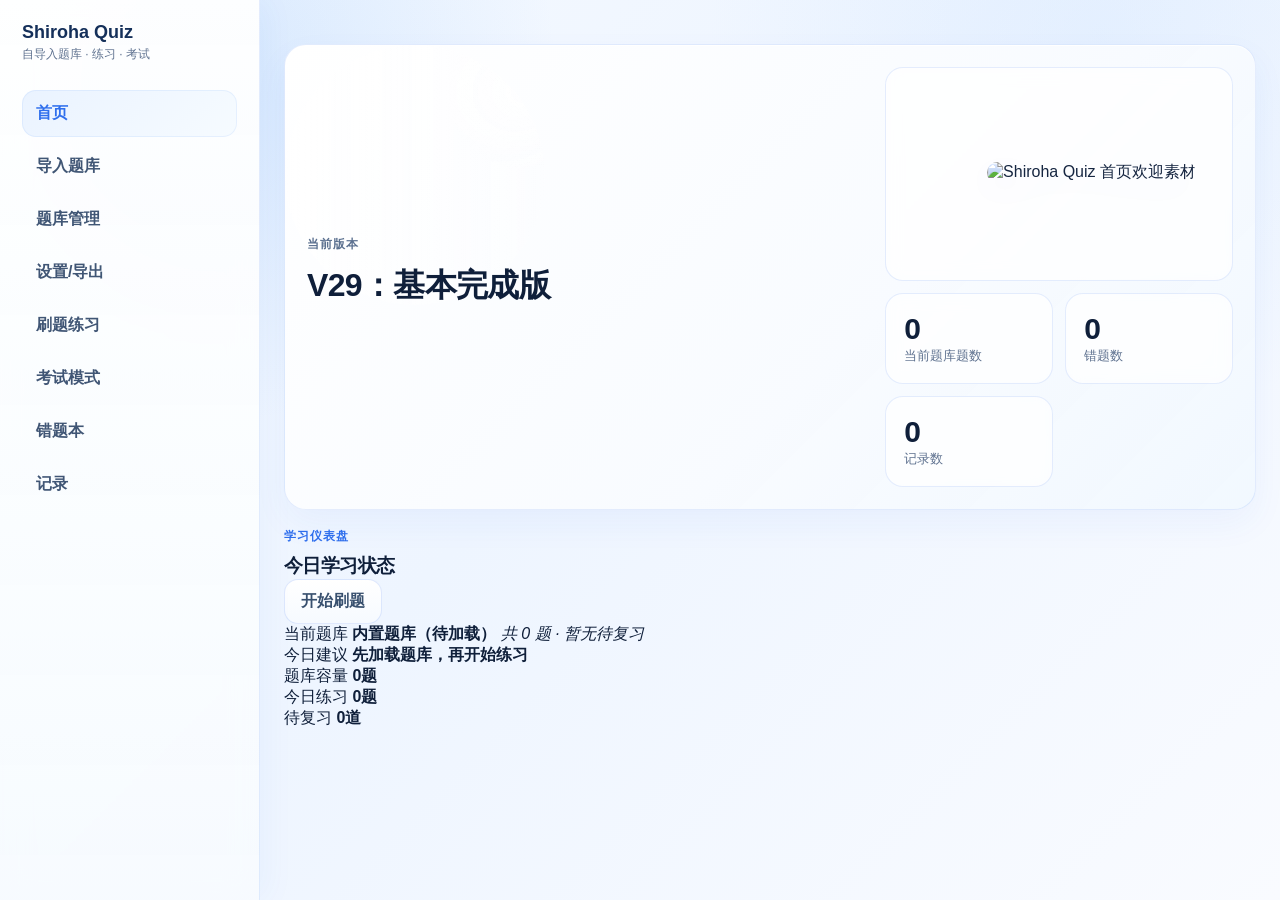
==== commit a3f8fdd8: "feat: 导入编辑器新增查找替换（支持正则）；优化填空题识别规则，移除简答题误判；核对页筛选器按需显示" ====
--- a/apps/android/app/src/main/assets/web/index.html
+++ b/apps/android/app/src/main/assets/web/index.html
@@ -32,7 +32,7 @@
       <button class="nav" data-view="practice">刷题练习</button>
       <button class="nav" data-view="exam">考试模式</button>
       <button class="nav" data-view="wrongbook">错题本</button>
-      <button class="nav" data-view="records">刷题记录</button>
+      <button class="nav" data-view="records">记录</button>
     </aside>
 
     <main class="main">
@@ -47,7 +47,7 @@
         <div class="hero-card">
           <div>
             <p class="kicker">当前版本</p>
-            <h2>v28.2：双端布局精修版。</h2>
+            <h2>V29：基本完成版</h2>
             <p>移动端界面已优化，适合日常刷题、导入题库和错题复习。</p>
           </div>
           <div class="hero-stats hero-stats-app">
@@ -117,7 +117,7 @@
             <label>题库名称<input id="import-bank-name" placeholder="例如：安全培训题库" /></label>
             <label>识别模式<select id="import-mode"><option value="auto">自动识别</option><option value="wenjuanxing">问卷星/考试星</option><option value="normal">普通题库</option><option value="json">JSON</option></select></label>
             <label>解析策略<select id="import-strategy"><option value="auto" selected>自动推荐</option><option value="standard">标准逐行解析</option><option value="volume">分卷分区三层解析</option><option value="compact">紧凑格式解析</option></select></label>
-            <label>上传文件<input id="import-file" type="file" accept=".txt,.json,.csv,.docx,.doc,.pdf" /></label>
+            <label>上传文件<input id="import-file" type="file" accept=".txt,.json,.csv,.xlsx,.xls,.xlsm,.docx,.doc,.pdf" /></label>
           </div>
           <textarea id="import-text" placeholder="把题库文本粘贴到这里，或上传 Word .docx / 文字型 PDF 后自动提取文本。支持：A、选项(正确答案)、答案：D、答案：A/B/C、解析：……"></textarea>
           <div class="actions"><button id="parse-import-btn" class="primary">开始识别</button><button id="confirm-import-btn" class="primary" disabled>确认导入</button><button id="clear-import-btn" class="ghost">清空</button></div>
@@ -162,10 +162,11 @@
           </div>
         </details>
         <div class="card import-preview-card">
-          <div class="section-head"><div><h2>识别结果预览</h2><p class="muted">核对题型、答案和异常提示后再导入。</p></div><div class="row-actions"><button id="import-preview-focus-btn" class="ghost">沉浸核对</button><label class="inline-filter">筛选<select id="import-preview-filter"><option value="priority">异常优先</option><option value="problem">仅异常</option><option value="normal">仅正常</option><option value="all">全部</option></select></label><button id="batch-delete-import-btn" class="ghost danger" disabled>删除选中</button><button id="clear-import-selection-btn" class="ghost" disabled>清空选择</button><button id="revalidate-import-btn" class="ghost">重新校验</button></div></div>
+          <div class="section-head"><div><h2>识别结果预览</h2><p class="muted">核对题型、答案和异常提示后再导入。</p></div><div class="row-actions import-review-toolbar"><label class="inline-filter">筛选<select id="import-preview-filter"><option value="priority">异常优先</option><option value="problem">仅异常</option><option value="normal">仅正常</option><option value="all">全部</option></select></label><button id="batch-delete-import-btn" class="ghost danger" disabled>删除选中</button><button id="clear-import-selection-btn" class="ghost" disabled>清空选择</button><button id="import-preview-focus-btn" class="ghost">沉浸核对</button><button id="revalidate-import-btn" class="ghost">重新校验</button></div></div>
           <div id="import-summary" class="notice">尚未识别到题目。</div>
           <div id="import-report-panel" class="report-panel hidden"></div>
           <div class="table-wrap"><table id="import-preview"><thead><tr><th><input type="checkbox" id="import-select-all-visible" title="选择当前显示"></th><th>序号</th><th>题型</th><th>题干</th><th>选项数</th><th>答案</th><th>状态</th><th>操作</th></tr></thead><tbody></tbody></table></div>
+          <div id="import-preview-mobile" class="import-preview-mobile-list"></div>
         </div>
       </section>
 
@@ -199,14 +200,14 @@
         <div class="card">
           <div class="section-head"><div><p class="kicker">Practice</p><h2>练习设置</h2></div><div class="pill" id="practice-progress">0 / 0</div></div>
           <div class="page-art-strip practice-art-strip">
-            <div><b>选好题型后开始练习</b><span>选择题型和题量后开始练习。</span></div>
+            <div><b>选好参数之后开始练习</b><span>选择题型、来源、顺序和题量后开始练习。</span></div>
             <img src="./media/quiz_in_progress_study.webp" alt="刷题学习素材" />
           </div>
           <div class="form-grid">
             <label>题型<select id="practice-type"><option value="all">全部</option><option value="single">单选</option><option value="multiple">多选</option><option value="multi">多选兼容</option><option value="judge">判断</option><option value="blank">填空</option><option value="short">简答</option></select></label>
             <label>来源<select id="practice-source"><option value="all">全部题目</option><option value="wrong">仅错题本</option><option value="favorite">仅收藏题</option></select></label>
             <label>顺序<select id="practice-order"><option value="sequence">顺序</option><option value="random">随机</option></select></label>
-            <label>题量<select id="practice-limit"><option value="20">20题</option><option value="50">50题</option><option value="100">100题</option><option value="half">1半</option><option value="all">全部</option></select></label>
+            <label>题量<select id="practice-limit"><option value="20">20题</option><option value="50">50题</option><option value="100">100题</option><option value="half">一半</option><option value="all">全部</option></select></label>
           </div>
           <div class="actions"><button id="start-practice-btn" class="primary">开始练习</button><button id="reset-practice-btn" class="ghost">重置</button></div><p class="muted">开始后进入沉浸练习。</p>
         </div>
--- a/apps/android/app/src/main/assets/web/styles.css
+++ b/apps/android/app/src/main/assets/web/styles.css
@@ -7299,3 +7299,557 @@
   }
 }
 /* SHIROHA_APP_V37_EXAM_SHEET_LIGHT_ACRYLIC_AND_LIMIT_LABEL_FIX_END */
+
+/* SHIROHA_APP_V38_PRACTICE_FULL_WIDTH_AND_OPTION_TIGHTEN_START
+   WebView App 专属：练习沉浸页贴近手机宽度；练习/考试选项卡片再次收紧，重点减少简单选项的大块空白。 */
+body.practice-focus .main{
+  padding:0 !important;
+  width:100% !important;
+  max-width:none !important;
+}
+body.practice-focus #practice.view{
+  padding:4px !important;
+  width:100% !important;
+  max-width:none !important;
+}
+body.practice-focus #practice-card{
+  width:100% !important;
+  max-width:none !important;
+  margin:0 !important;
+  min-height:calc(100vh - 8px) !important;
+  padding:10px !important;
+  border-radius:15px !important;
+}
+body.practice-focus .quiz-card .question-title,
+body.exam-focus .quiz-card .question-title,
+body.practice-focus .question-title,
+body.exam-focus .question-title{
+  margin:4px 0 7px !important;
+  line-height:1.32 !important;
+}
+body.practice-focus .options,
+body.exam-focus .options{
+  display:grid !important;
+  gap:4px !important;
+}
+body.practice-focus .option,
+body.exam-focus .option{
+  min-height:30px !important;
+  padding:4px 7px !important;
+  margin:0 !important;
+  gap:5px !important;
+  align-items:center !important;
+  border-width:1px !important;
+  border-radius:9px !important;
+  font-size:13px !important;
+  line-height:1.18 !important;
+}
+body.practice-focus .option input,
+body.exam-focus .option input{
+  width:14px !important;
+  height:14px !important;
+  margin:0 !important;
+}
+body.practice-focus .option-key,
+body.exam-focus .option-key{
+  min-width:17px !important;
+  font-size:13px !important;
+  line-height:1.12 !important;
+}
+body.practice-focus .option span:last-child,
+body.exam-focus .option span:last-child{
+  font-size:13px !important;
+  line-height:1.18 !important;
+}
+body.practice-focus .options.simple-options,
+body.exam-focus .options.simple-options{
+  gap:3px !important;
+}
+body.practice-focus .options.simple-options .option,
+body.exam-focus .options.simple-options .option{
+  min-height:28px !important;
+  padding:3px 6px !important;
+  gap:5px !important;
+  border-radius:8px !important;
+}
+body.practice-focus .options.simple-options .option input,
+body.exam-focus .options.simple-options .option input{
+  width:13px !important;
+  height:13px !important;
+}
+body.practice-focus .options.simple-options .option-key,
+body.exam-focus .options.simple-options .option-key{
+  min-width:16px !important;
+  font-size:12.5px !important;
+}
+body.practice-focus .options.simple-options .option span:last-child,
+body.exam-focus .options.simple-options .option span:last-child{
+  font-size:12.5px !important;
+  line-height:1.16 !important;
+}
+body.exam-focus .exam-q{
+  padding:8px !important;
+}
+@media(max-width:420px){
+  body.practice-focus #practice.view{
+    padding:3px !important;
+  }
+  body.practice-focus #practice-card{
+    padding:9px !important;
+    border-radius:14px !important;
+  }
+  body.practice-focus .options,
+  body.exam-focus .options{
+    gap:3px !important;
+  }
+  body.practice-focus .option,
+  body.exam-focus .option{
+    min-height:29px !important;
+    padding:3px 6px !important;
+    border-radius:8px !important;
+  }
+  body.practice-focus .options.simple-options .option,
+  body.exam-focus .options.simple-options .option{
+    min-height:27px !important;
+    padding:3px 6px !important;
+  }
+}
+/* SHIROHA_APP_V38_PRACTICE_FULL_WIDTH_AND_OPTION_TIGHTEN_END */
+
+/* v13: WebView App 题库二次编辑入口，仅服务“更多 → 编辑” */
+.bank-edit-toolbar-v13{
+  display:grid;
+  grid-template-columns:minmax(0,1fr) auto;
+  gap:10px;
+  align-items:center;
+  margin:10px 0 12px;
+  padding:12px 14px;
+  border:1px solid rgba(47,111,237,.14);
+  border-radius:18px;
+  background:linear-gradient(135deg,rgba(255,255,255,.94),rgba(235,246,255,.86));
+  box-shadow:0 12px 28px rgba(47,111,237,.08);
+}
+.bank-edit-toolbar-v13.hidden{display:none!important;}
+.bank-edit-toolbar-v13 b{
+  display:block;
+  color:#0f2442;
+  font-size:15px;
+  line-height:1.35;
+}
+.bank-edit-toolbar-v13 span{
+  display:block;
+  margin-top:3px;
+  color:#5c6d86;
+  font-size:12px;
+  line-height:1.45;
+}
+.bank-edit-mode-v13 #import .import-preview-card{
+  border-color:rgba(47,111,237,.18);
+}
+.bank-edit-mode-v13 #import-preview-focus-btn,
+.bank-edit-mode-v13 #batch-delete-import-btn,
+.bank-edit-mode-v13 #clear-import-selection-btn,
+.bank-edit-mode-v13 #revalidate-import-btn{
+  min-height:34px;
+}
+@media(max-width:720px){
+  .bank-edit-toolbar-v13{
+    grid-template-columns:1fr;
+    padding:10px 12px;
+    border-radius:16px;
+  }
+  .bank-edit-toolbar-v13 .row-actions{
+    display:grid!important;
+    grid-template-columns:1fr 1fr;
+    gap:8px;
+  }
+  .bank-edit-toolbar-v13 .row-actions button{
+    min-height:36px!important;
+    padding:7px 10px!important;
+    border-radius:13px!important;
+  }
+  .bank-more-panel-v28 button{
+    min-height:36px;
+  }
+}
+
+/* v16: 题库管理更多菜单收敛 + 删除按钮放在更多下方 */
+.bank-card-actions-v16{
+  display:grid;
+  justify-items:end;
+  align-content:start;
+  gap:6px;
+}
+.bank-card-actions-v16 .bank-more-menu-v28{
+  margin-top:0;
+}
+.bank-delete-under-more-v16{
+  min-height:30px!important;
+  padding:5px 11px!important;
+  border-radius:999px!important;
+  font-size:12px!important;
+  line-height:1.2!important;
+  box-shadow:none!important;
+}
+.bank-more-panel-v28{
+  width:136px!important;
+  padding:6px!important;
+  gap:4px!important;
+  border-radius:14px!important;
+  box-shadow:0 14px 28px rgba(15,23,42,.12)!important;
+}
+.bank-more-panel-v28 button{
+  min-height:30px!important;
+  padding:5px 8px!important;
+  border-radius:11px!important;
+  font-size:12px!important;
+  line-height:1.2!important;
+  box-shadow:none!important;
+}
+@media(max-width:720px){
+  .bank-card-actions-v16{
+    gap:5px;
+  }
+  .bank-more-panel-v28{
+    position:absolute!important;
+    right:0!important;
+    top:calc(100% + 6px)!important;
+    left:auto!important;
+    bottom:auto!important;
+    width:128px!important;
+    grid-template-columns:1fr!important;
+  }
+  .bank-more-menu-v28 summary{
+    min-height:30px!important;
+    padding:6px 10px!important;
+    font-size:12px!important;
+    display:inline-flex;
+    align-items:center;
+    justify-content:center;
+  }
+  .bank-delete-under-more-v16{
+    min-height:28px!important;
+    padding:5px 10px!important;
+    font-size:12px!important;
+  }
+}
+
+/* v17: 统一题库卡片“更多 / 删除”两个操作按钮的视觉尺寸 */
+.bank-card-actions-v16{
+  width:68px!important;
+  justify-items:stretch!important;
+  gap:6px!important;
+}
+.bank-card-actions-v16 .bank-more-menu-v28,
+.bank-card-actions-v16 .bank-delete-under-more-v16{
+  width:68px!important;
+  box-sizing:border-box!important;
+}
+.bank-card-actions-v16 .bank-more-menu-v28 summary,
+.bank-card-actions-v16 .bank-delete-under-more-v16{
+  width:68px!important;
+  min-width:68px!important;
+  height:34px!important;
+  min-height:34px!important;
+  padding:0!important;
+  display:inline-flex!important;
+  align-items:center!important;
+  justify-content:center!important;
+  border-radius:999px!important;
+  font-size:13px!important;
+  font-weight:900!important;
+  line-height:1!important;
+  box-shadow:0 8px 18px rgba(47,111,237,.06)!important;
+}
+.bank-card-actions-v16 .bank-more-menu-v28 summary{
+  border-color:rgba(47,111,237,.18)!important;
+  background:rgba(255,255,255,.94)!important;
+  color:#2f6fed!important;
+}
+.bank-card-actions-v16 .bank-delete-under-more-v16{
+  border-color:rgba(239,68,68,.22)!important;
+  background:rgba(255,255,255,.94)!important;
+  color:#d82d2d!important;
+}
+.bank-card-actions-v16 .bank-more-menu-v28[open] summary{
+  background:rgba(234,243,255,.96)!important;
+}
+@media(max-width:720px){
+  .bank-card-actions-v16{
+    width:64px!important;
+    gap:6px!important;
+  }
+  .bank-card-actions-v16 .bank-more-menu-v28,
+  .bank-card-actions-v16 .bank-delete-under-more-v16,
+  .bank-card-actions-v16 .bank-more-menu-v28 summary,
+  .bank-card-actions-v16 .bank-delete-under-more-v16{
+    width:64px!important;
+    min-width:64px!important;
+    height:32px!important;
+    min-height:32px!important;
+    font-size:12px!important;
+  }
+}
+
+/* v18: 严格统一题库管理卡片“更多 / 删除”的真实盒模型与视觉尺寸 */
+#bank-list .bank-card-actions-v16{
+  width:66px!important;
+  min-width:66px!important;
+  max-width:66px!important;
+  display:grid!important;
+  grid-template-columns:66px!important;
+  grid-auto-rows:32px!important;
+  align-content:start!important;
+  justify-content:end!important;
+  justify-items:stretch!important;
+  align-items:stretch!important;
+  gap:8px!important;
+}
+#bank-list .bank-card-actions-v16 .bank-more-menu-v28,
+#bank-list .bank-card-actions-v16 .bank-more-menu-v28 summary,
+#bank-list .bank-card-actions-v16 .bank-delete-under-more-v16{
+  box-sizing:border-box!important;
+  width:66px!important;
+  min-width:66px!important;
+  max-width:66px!important;
+  height:32px!important;
+  min-height:32px!important;
+  max-height:32px!important;
+  margin:0!important;
+  padding:0!important;
+  border-width:1px!important;
+  border-style:solid!important;
+  border-radius:16px!important;
+  font-size:13px!important;
+  font-weight:900!important;
+  line-height:30px!important;
+  text-align:center!important;
+  white-space:nowrap!important;
+  letter-spacing:0!important;
+  transform:none!important;
+  appearance:none!important;
+  -webkit-appearance:none!important;
+}
+#bank-list .bank-card-actions-v16 .bank-more-menu-v28{
+  position:relative!important;
+  display:block!important;
+  border:0!important;
+  background:transparent!important;
+  box-shadow:none!important;
+  overflow:visible!important;
+}
+#bank-list .bank-card-actions-v16 .bank-more-menu-v28 summary,
+#bank-list .bank-card-actions-v16 .bank-delete-under-more-v16{
+  display:flex!important;
+  align-items:center!important;
+  justify-content:center!important;
+  overflow:hidden!important;
+  box-shadow:0 7px 15px rgba(47,111,237,.05)!important;
+}
+#bank-list .bank-card-actions-v16 .bank-more-menu-v28 summary{
+  list-style:none!important;
+  cursor:pointer!important;
+  color:#2f6fed!important;
+  border-color:rgba(47,111,237,.18)!important;
+  background:linear-gradient(180deg,rgba(255,255,255,.96),rgba(248,252,255,.94))!important;
+}
+#bank-list .bank-card-actions-v16 .bank-more-menu-v28 summary::-webkit-details-marker{
+  display:none!important;
+}
+#bank-list .bank-card-actions-v16 .bank-delete-under-more-v16{
+  color:#d82d2d!important;
+  border-color:rgba(239,68,68,.22)!important;
+  background:linear-gradient(180deg,rgba(255,255,255,.96),rgba(255,250,250,.94))!important;
+}
+#bank-list .bank-card-actions-v16 .bank-more-menu-v28[open] summary{
+  background:linear-gradient(180deg,rgba(239,246,255,.98),rgba(230,242,255,.96))!important;
+}
+@media(max-width:720px){
+  #bank-list .bank-card-actions-v16{
+    width:62px!important;
+    min-width:62px!important;
+    max-width:62px!important;
+    grid-template-columns:62px!important;
+    grid-auto-rows:31px!important;
+    gap:7px!important;
+  }
+  #bank-list .bank-card-actions-v16 .bank-more-menu-v28,
+  #bank-list .bank-card-actions-v16 .bank-more-menu-v28 summary,
+  #bank-list .bank-card-actions-v16 .bank-delete-under-more-v16{
+    width:62px!important;
+    min-width:62px!important;
+    max-width:62px!important;
+    height:31px!important;
+    min-height:31px!important;
+    max-height:31px!important;
+    border-radius:15.5px!important;
+    font-size:12px!important;
+    line-height:29px!important;
+  }
+}
+
+/* SHIROHA_WEBVIEW_V20_IMPORT_REVIEW_MOBILE_CARDS_START
+   WebView App：导入识别结果移动端沉浸核对改为卡片式列表，并调整顶部操作顺序。 */
+.import-preview-mobile-list{
+  display:none;
+}
+
+@media(max-width:720px){
+  #import .import-preview-card .import-review-toolbar{
+    display:grid !important;
+    grid-template-columns:repeat(2,minmax(0,1fr)) !important;
+    gap:8px !important;
+    width:100% !important;
+    margin:0 !important;
+  }
+  #import .import-preview-card .import-review-toolbar .inline-filter{
+    grid-column:1/-1 !important;
+    display:grid !important;
+    grid-template-columns:auto minmax(0,1fr) !important;
+    align-items:center !important;
+    gap:8px !important;
+  }
+  #import .import-preview-card .import-review-toolbar button,
+  #import .import-preview-card .import-review-toolbar select{
+    width:100% !important;
+    min-height:40px !important;
+    height:40px !important;
+    border-radius:16px !important;
+    font-size:13px !important;
+    padding:0 10px !important;
+    white-space:nowrap !important;
+  }
+
+  body.import-preview-focus #import .import-preview-card .import-review-toolbar{
+    grid-template-columns:repeat(2,minmax(0,1fr)) !important;
+    gap:7px !important;
+  }
+  body.import-preview-focus #import .import-preview-card .import-review-toolbar .inline-filter{
+    grid-column:1/-1 !important;
+  }
+  body.import-preview-focus #import .import-preview-card .import-review-toolbar button,
+  body.import-preview-focus #import .import-preview-card .import-review-toolbar select{
+    min-height:38px !important;
+    height:38px !important;
+    font-size:12px !important;
+    border-radius:14px !important;
+    padding:0 8px !important;
+  }
+
+  body.import-preview-focus #import .import-preview-card .table-wrap{
+    display:none !important;
+  }
+  body.import-preview-focus #import .import-preview-mobile-list{
+    display:flex !important;
+    flex:1 1 auto !important;
+    min-height:0 !important;
+    overflow:auto !important;
+    -webkit-overflow-scrolling:touch !important;
+    flex-direction:column !important;
+    gap:10px !important;
+    padding:2px 0 6px !important;
+  }
+  .import-preview-item{
+    display:grid;
+    grid-template-columns:auto minmax(0,1fr);
+    gap:10px;
+    padding:12px;
+    border:1px solid rgba(47,111,237,.13);
+    border-radius:18px;
+    background:rgba(255,255,255,.94);
+    box-shadow:0 8px 22px rgba(24,58,108,.07);
+  }
+  .import-preview-item.issue-card{
+    border-color:rgba(245,158,11,.24);
+    background:linear-gradient(180deg,rgba(255,251,235,.95),rgba(255,255,255,.96));
+  }
+  .import-preview-item.error-card{
+    border-color:rgba(239,68,68,.24);
+    background:linear-gradient(180deg,rgba(255,241,242,.95),rgba(255,255,255,.96));
+  }
+  .import-preview-check{
+    display:flex;
+    flex-direction:column;
+    align-items:center;
+    gap:5px;
+    color:#6b7b91;
+    font-size:11px;
+    font-weight:800;
+    line-height:1;
+    padding-top:2px;
+  }
+  .import-preview-check input{
+    width:18px;
+    height:18px;
+    margin:0;
+    accent-color:#2f6fed;
+  }
+  .import-preview-item-main{
+    min-width:0;
+  }
+  .import-preview-item-head{
+    display:flex;
+    align-items:flex-start;
+    justify-content:space-between;
+    gap:8px;
+    margin-bottom:6px;
+  }
+  .import-preview-item-head b{
+    min-width:0;
+    color:#11253f;
+    font-size:14px;
+    line-height:1.35;
+  }
+  .import-preview-item-head span{
+    flex:0 0 auto;
+    font-size:12px;
+    font-weight:900;
+    white-space:nowrap;
+  }
+  .import-preview-meta{
+    margin-bottom:5px;
+    color:#6b7b91;
+    font-size:12px;
+    line-height:1.35;
+  }
+  .import-preview-question{
+    color:#172033;
+    font-size:13px;
+    line-height:1.55;
+    word-break:break-word;
+    overflow-wrap:anywhere;
+  }
+  .import-preview-meta-grid{
+    display:grid;
+    grid-template-columns:repeat(2,minmax(0,1fr));
+    gap:7px;
+    margin-top:9px;
+    color:#526174;
+    font-size:12px;
+    line-height:1.35;
+  }
+  .import-preview-meta-grid span{
+    min-width:0;
+    overflow:hidden;
+    text-overflow:ellipsis;
+    white-space:nowrap;
+    padding:7px 9px;
+    border-radius:12px;
+    background:rgba(47,111,237,.06);
+  }
+  .import-card-actions{
+    display:grid;
+    grid-template-columns:repeat(2,minmax(0,1fr));
+    gap:8px;
+    margin-top:10px;
+  }
+  .import-card-actions button{
+    min-height:34px !important;
+    height:34px !important;
+    width:100% !important;
+    border-radius:14px !important;
+    padding:0 10px !important;
+    font-size:12px !important;
+  }
+}
+/* SHIROHA_WEBVIEW_V20_IMPORT_REVIEW_MOBILE_CARDS_END */
